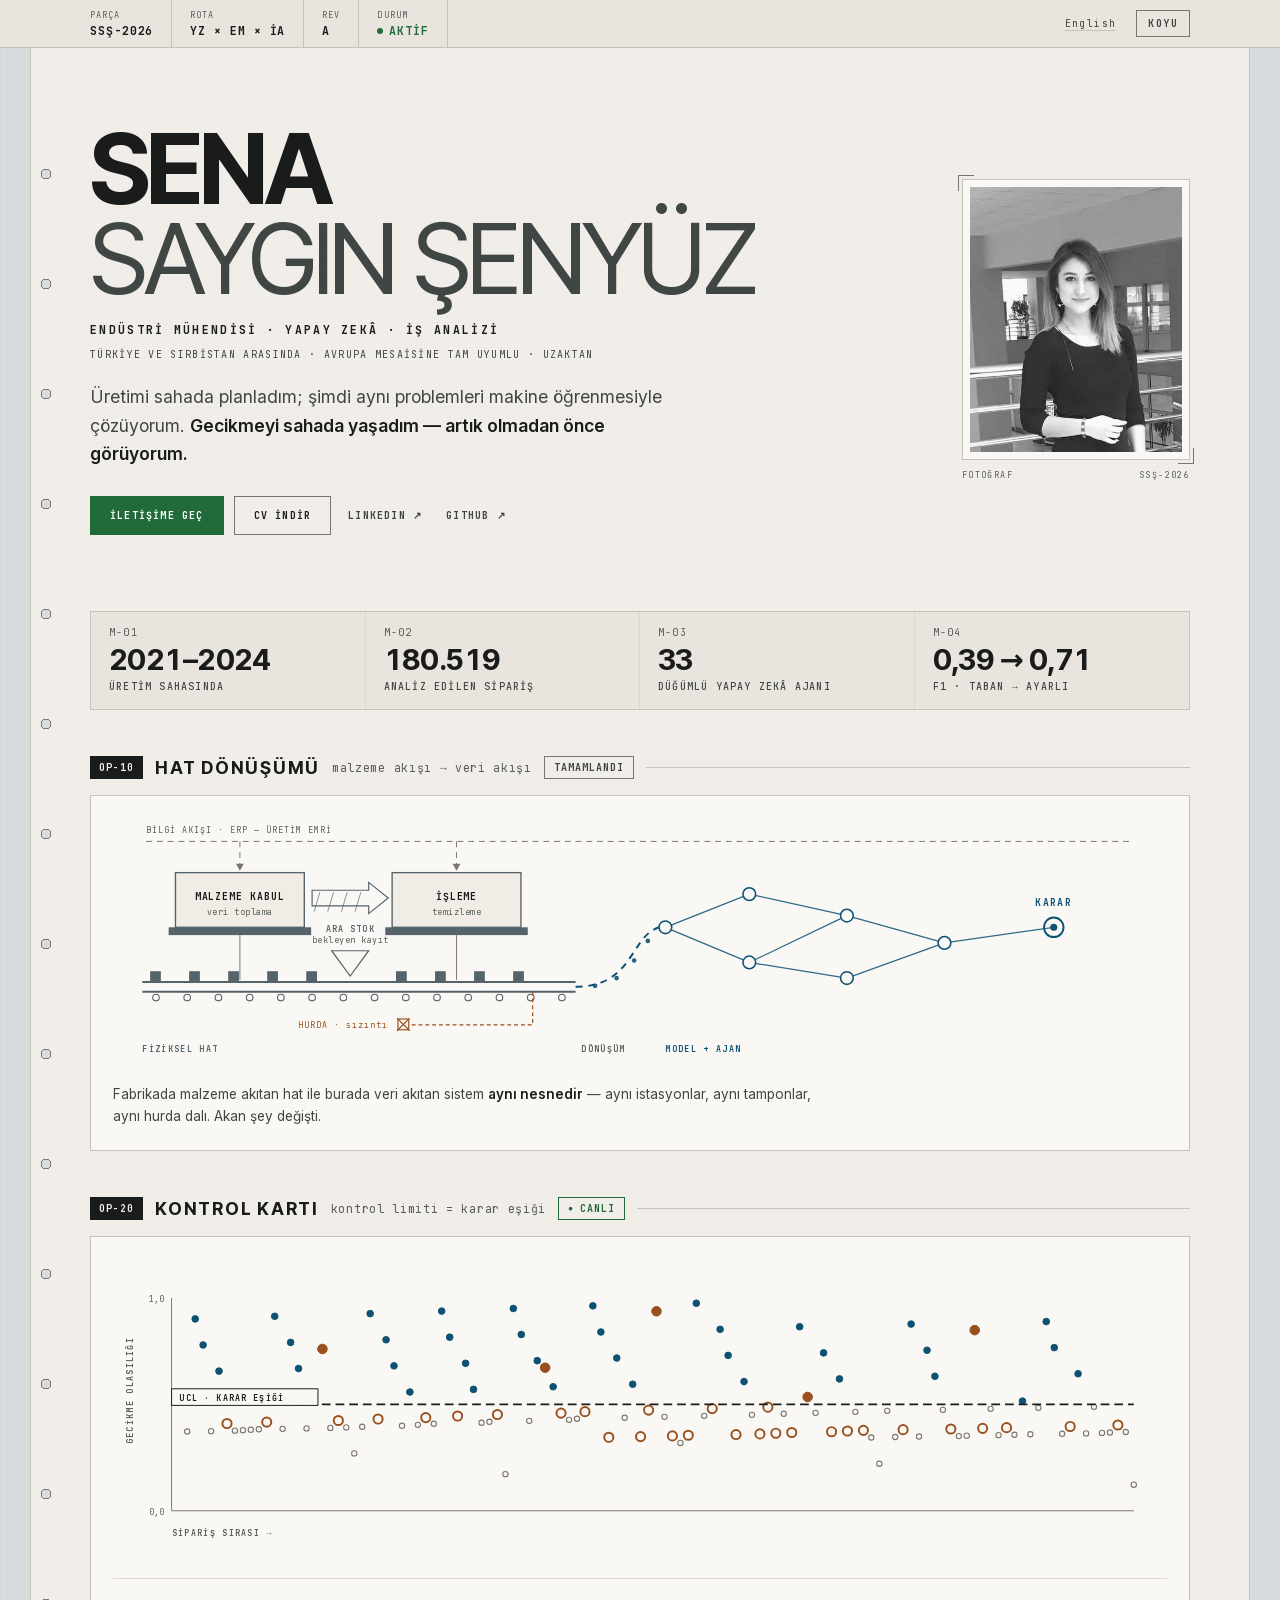
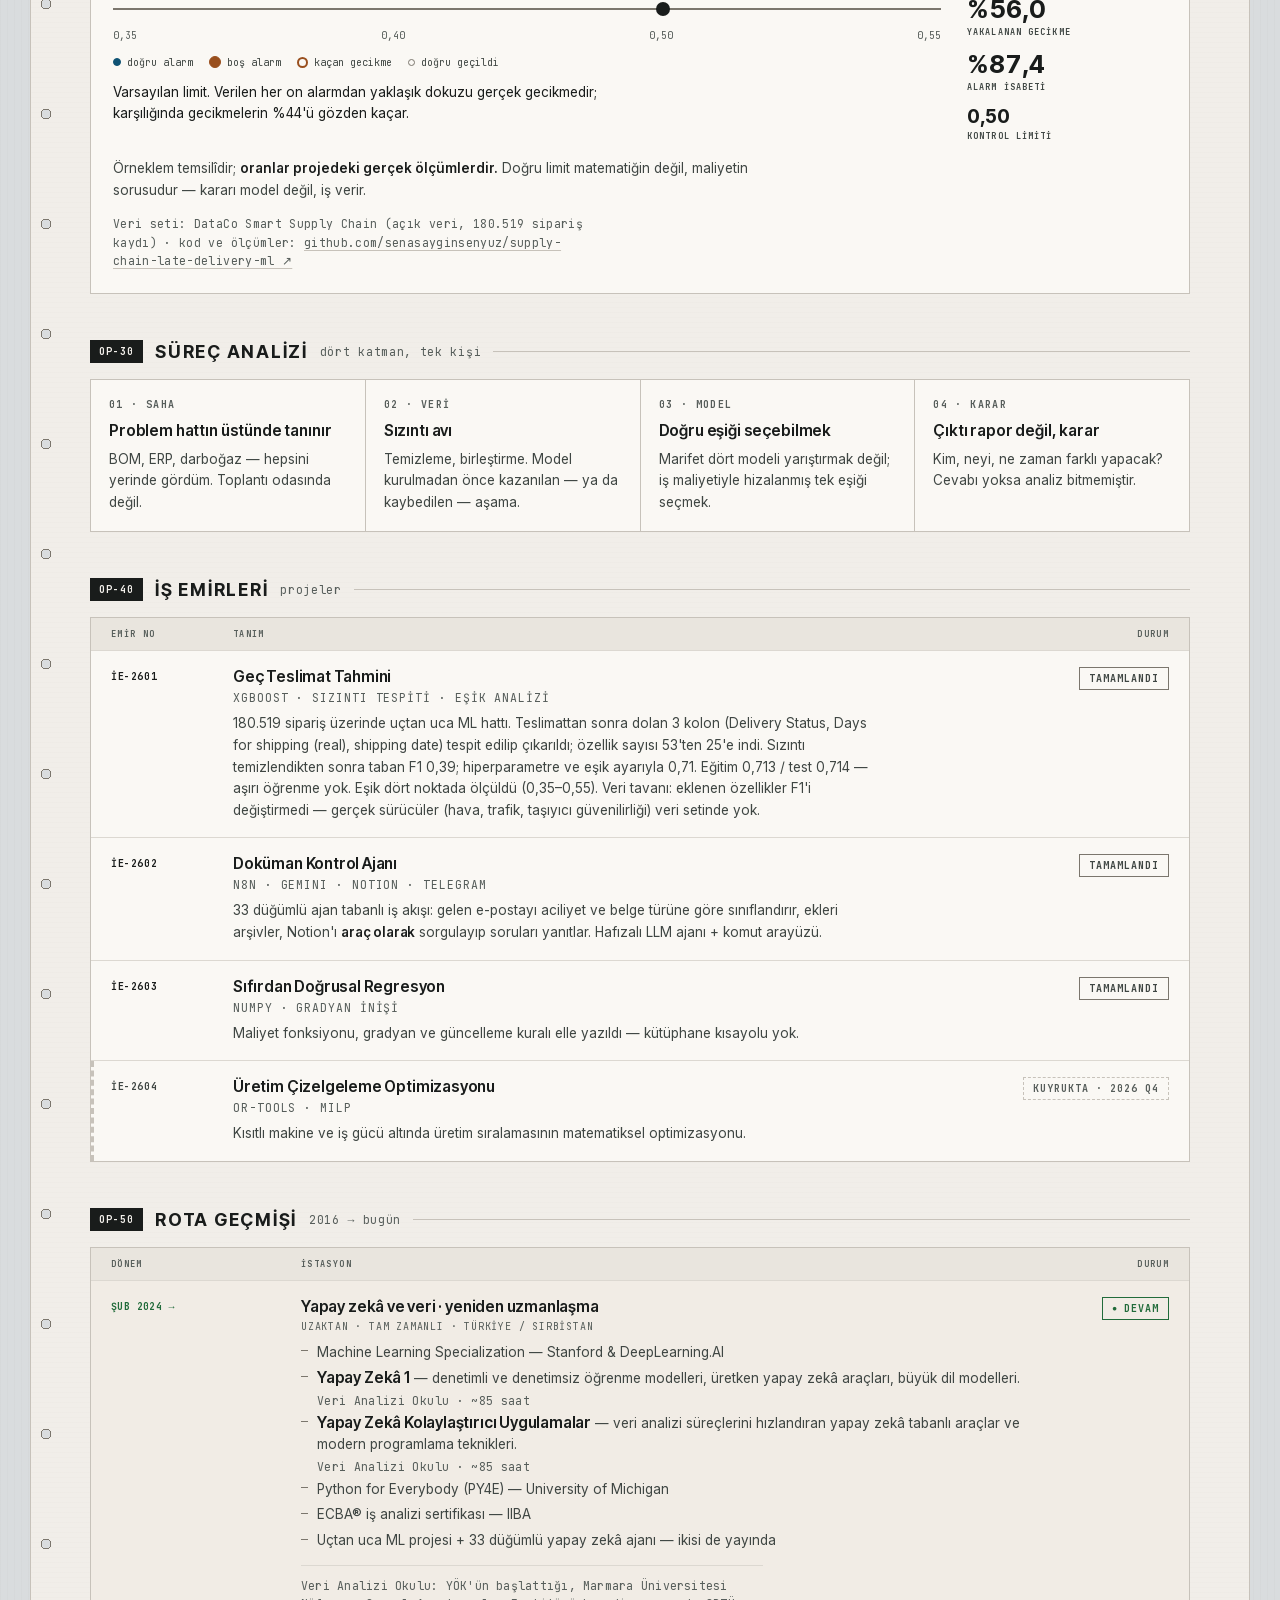
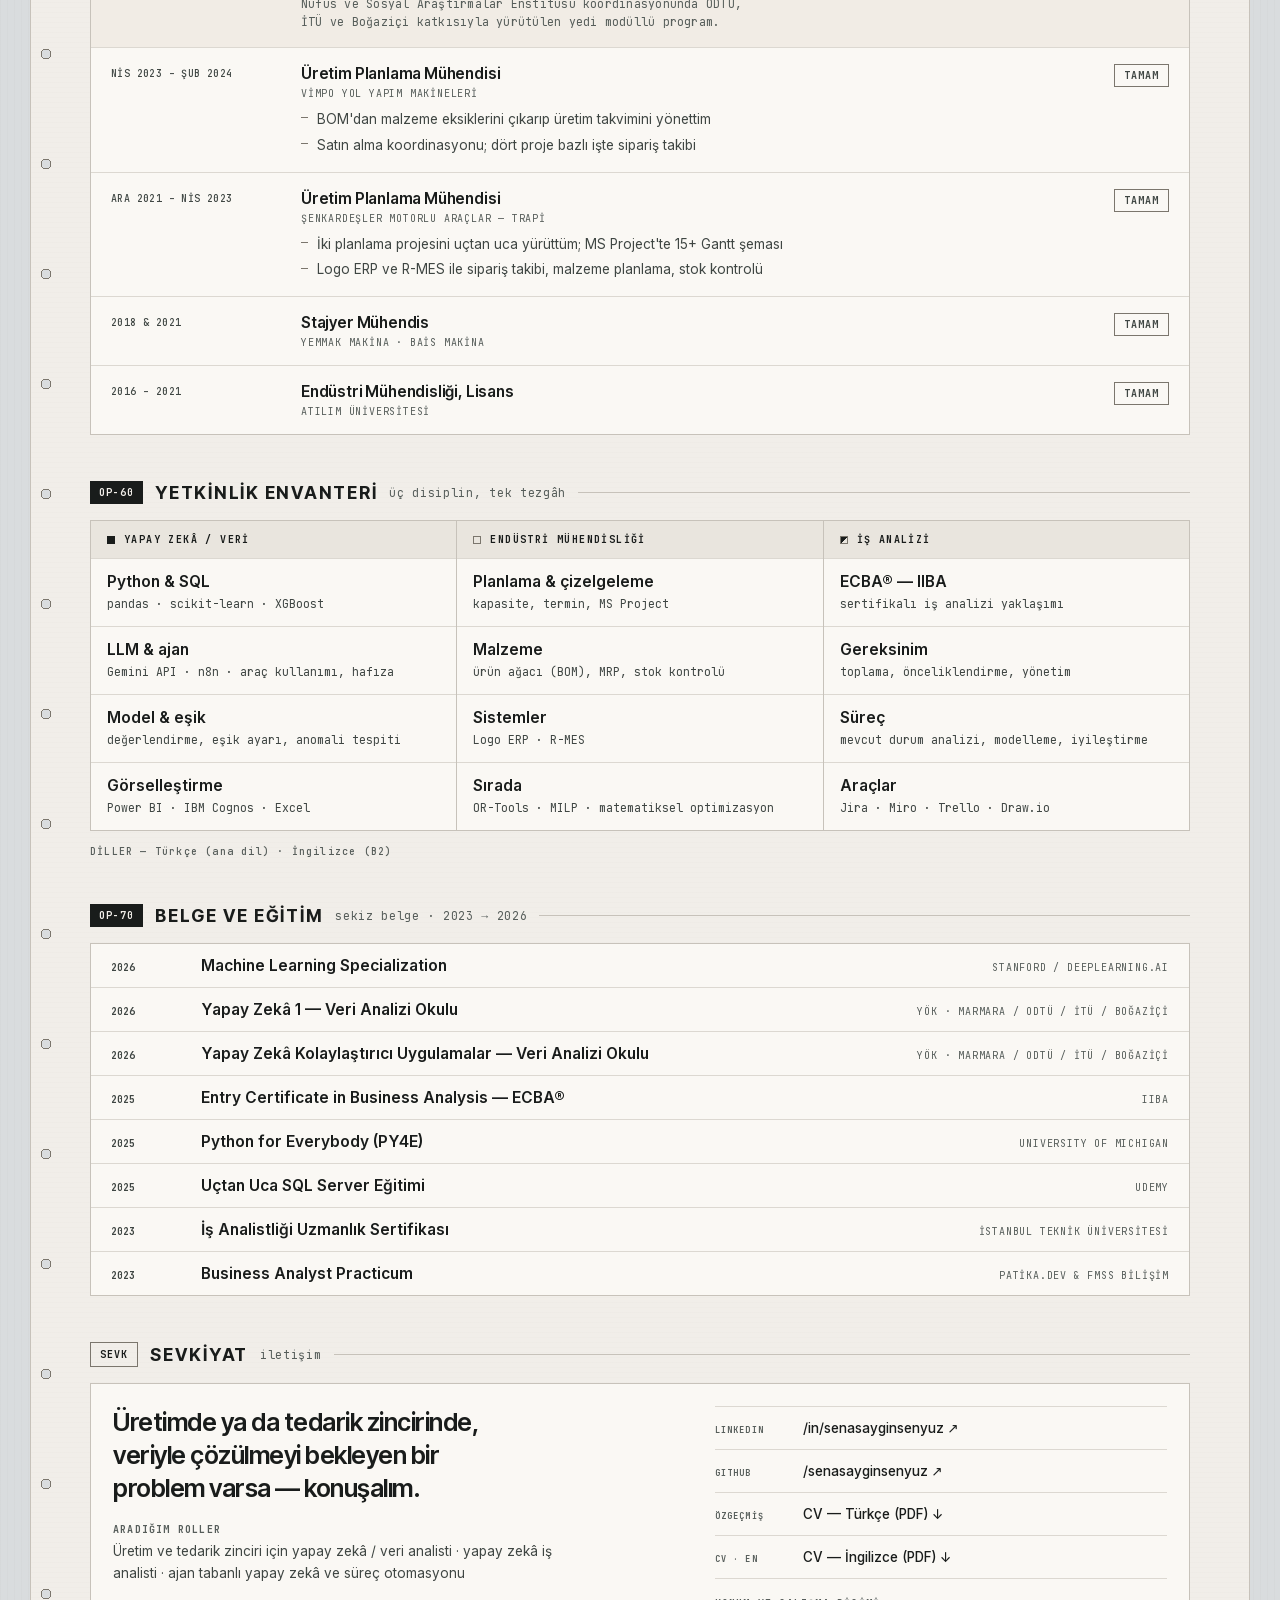
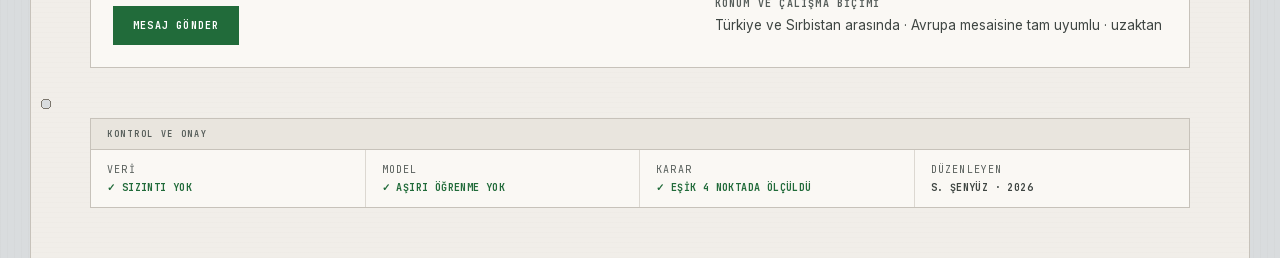
==== index.html @ 9d2bab4a "senasayginsenyuz.com — ROTA KARTI Kişisel vitrin sitesi, Türkçe ve İngilizce. Bağımlılık yok, derlem" ====
<!doctype html>
<html lang="tr" class="no-js">
<head>
<meta charset="utf-8">
<meta name="viewport" content="width=device-width,initial-scale=1">
<title>Sena Saygın Şenyüz — Endüstri Mühendisi · Yapay Zekâ · İş Analizi</title>
<meta name="description" content="Sena Saygın Şenyüz — endüstri mühendisi · yapay zekâ · iş analizi. Üretimi sahada planladım; şimdi tedarik zincirinde geç teslimatı, teslimat gerçekleşmeden önce tahmin eden modeller kuruyorum. Türkiye ve Sırbistan arasında · Avrupa mesaisine tam uyumlu · uzaktan.">
<meta name="author" content="Sena Saygın Şenyüz">
<meta name="theme-color" content="#F1EEE9" media="(prefers-color-scheme:light)">
<meta name="theme-color" content="#1C1E1D" media="(prefers-color-scheme:dark)">
<meta name="color-scheme" content="dark light">
<link rel="canonical" href="https://senasayginsenyuz.com/">
<link rel="alternate" hreflang="tr" href="https://senasayginsenyuz.com/">
<link rel="alternate" hreflang="en" href="https://senasayginsenyuz.com/en/">
<link rel="alternate" hreflang="x-default" href="https://senasayginsenyuz.com/">
<meta property="og:type" content="website">
<meta property="og:locale" content="tr_TR">
<meta property="og:url" content="https://senasayginsenyuz.com/">
<meta property="og:site_name" content="Sena Saygın Şenyüz">
<meta property="og:title" content="Sena Saygın Şenyüz — Endüstri mühendisi · Yapay zekâ · İş analizi">
<meta property="og:description" content="Gecikmeyi sahada yaşadım — artık olmadan önce görüyorum. 180.519 siparişlik tedarik zinciri kaydında geç teslimat tahmini: F1 0,39 → 0,71.">
<meta property="og:image" content="https://senasayginsenyuz.com/assets/og.png">
<meta property="og:image:width" content="1200">
<meta property="og:image:height" content="630">
<meta property="og:image:alt" content="Rota kartı biçiminde vitrin: PARÇA SSŞ-2026, ROTA yapay zekâ × endüstri mühendisliği × iş analizi, taban F1 0,39 → ayarlı 0,71.">
<meta name="twitter:card" content="summary_large_image">
<link rel="icon" href="assets/favicon.svg" type="image/svg+xml">
<link rel="preload" href="assets/fonts/Inter-latin.woff2" as="font" type="font/woff2" crossorigin>
<link rel="preload" href="assets/fonts/InterTight-latin.woff2" as="font" type="font/woff2" crossorigin>
<link rel="stylesheet" href="site.css">
<script type="application/ld+json">
{"@context":"https://schema.org","@type":"Person","name":"Sena Saygın Şenyüz",
"jobTitle":"Endüstri Mühendisi · Yapay Zekâ · İş Analizi",
"url":"https://senasayginsenyuz.com/","image":"https://senasayginsenyuz.com/assets/portre.jpg",
"description":"Endüstri mühendisi; üretim ve tedarik zinciri için yapay zekâ ve veri analizi. Türkiye ve Sırbistan arasında, Avrupa mesaisine tam uyumlu, uzaktan çalışır.",
"knowsLanguage":[{"@type":"Language","name":"Turkish"},{"@type":"Language","name":"English"}],
"alumniOf":{"@type":"CollegeOrUniversity","name":"Atılım Üniversitesi"},
"knowsAbout":["Makine öğrenmesi","Tedarik zinciri analitiği","Üretim planlama","İş analizi"],
"sameAs":["https://www.linkedin.com/in/senasayginsenyuz","https://github.com/senasayginsenyuz"]}
</script>
</head>
<body>
<a class="atla" href="#icerik">İçeriğe atla</a>

<!-- ══ ROTA KARTI ÜST ŞERİDİ ══ -->
<header class="rc" id="top">
  <div class="rc__in">
    <span class="rc__f"><i>PARÇA</i><b>SSŞ-2026</b></span>
    <span class="rc__f"><i>ROTA</i><b>YZ × EM × İA</b></span>
    <span class="rc__f rc__f--h"><i>REV</i><b>A</b></span>
    <span class="rc__f rc__f--h"><i>DURUM</i><b class="ok"><span aria-hidden="true"></span>AKTİF</b></span>
    <span class="rc__r"><a class="dil" href="en/" hreflang="en" lang="en">English</a><button class="chip" id="themeBtn">AÇIK</button></span>
  </div>
</header>

<main class="card" id="icerik" tabindex="-1">
  <div class="punch" aria-hidden="true"><i></i><i></i><i></i><i></i><i></i><i></i></div>

  <!-- ══ PARÇA TANIMI ══ -->
  <section class="hero wrap">
    <div>
      <h1 class="hero__name">SENA <br><span>SAYGIN ŞENYÜZ</span></h1>
      <p class="hero__role">ENDÜSTRİ MÜHENDİSİ · YAPAY ZEKÂ · İŞ ANALİZİ</p>
      <p class="hero__loc">TÜRKİYE VE SIRBİSTAN ARASINDA · AVRUPA MESAİSİNE TAM UYUMLU · UZAKTAN</p>
      <p class="hero__lead">Üretimi sahada planladım; şimdi aynı problemleri makine öğrenmesiyle
        çözüyorum. <b>Gecikmeyi sahada yaşadım — artık olmadan önce görüyorum.</b></p>
      <nav class="hero__cta">
        <a class="b b--fill" href="#sevkiyat">İLETİŞİME GEÇ</a>
        <a class="b" href="assets/Sena_Saygin_Senyuz_CV_TR.pdf" hreflang="tr" download>CV İNDİR</a>
        <a class="b b--bare" href="https://www.linkedin.com/in/senasayginsenyuz" target="_blank" rel="noopener">LINKEDIN ↗</a>
        <a class="b b--bare" href="https://github.com/senasayginsenyuz" target="_blank" rel="noopener">GITHUB ↗</a>
      </nav>
    </div>
    <figure class="hero__p">
      <div class="hero__frame">
        <img src="assets/portre.jpg" alt="Sena Saygın Şenyüz" width="400" height="500">
      </div>
      <figcaption class="hero__cap"><i>FOTOĞRAF</i>SSŞ-2026</figcaption>
    </figure>
  </section>

  <!-- ══ ÖLÇÜM NOKTALARI ══ -->
  <section class="wrap">
    <ul class="meas">
      <li><i>M-01</i><b>2021–2024</b><span>ÜRETİM SAHASINDA</span></li>
      <li><i>M-02</i><b>180.519</b><span>ANALİZ EDİLEN SİPARİŞ</span></li>
      <li><i>M-03</i><b>33</b><span>DÜĞÜMLÜ YAPAY ZEKÂ AJANI</span></li>
      <li><i>M-04</i><b>0,39 → 0,71</b><span>F1 · TABAN → AYARLI</span></li>
    </ul>
  </section>

  <!-- ══ OP-10 ══ -->
  <section class="wrap op" id="op10">
    <h2 class="oph"><span class="opn">OP-10</span>HAT DÖNÜŞÜMÜ<em>malzeme akışı → veri akışı</em><span class="st st--ok">TAMAMLANDI</span></h2>
    <div class="pan pan--pad">
      <div class="scrollx" tabindex="0" role="region"
           aria-label="Hat dönüşümü şeması — yatay kaydırılabilir">
      <svg class="flow" viewBox="0 0 1080 248" role="img"
           aria-label="Solda konveyör üzerinde malzeme taşıyan iki istasyonluk üretim hattı, ara stok tamponu ve hurda dalı; ortada dönüşüm; sağda karar düğümüne bağlanan veri akış grafiği">

        <!-- ── bilgi akışı: üretim emri yukarıdan iner ── -->
        <path class="f-info" d="M34 24 H1044"/>
        <text class="f-lab" x="34" y="15">BİLGİ AKIŞI · ERP — ÜRETİM EMRİ</text>
        <path class="f-info" d="M130 24 V52 M352 24 V52"/>
        <path class="f-tip" d="M126 47 L130 54 L134 47 Z M348 47 L352 54 L356 47 Z"/>

        <!-- ── istasyon 1 ── -->
        <g class="f-st">
          <rect x="64" y="56" width="132" height="56"/>
          <rect class="f-plinth" x="57" y="112" width="146" height="8"/>
          <text class="f-stn" x="130" y="84">MALZEME KABUL</text>
          <text class="f-sub" x="130" y="99">veri toplama</text>
        </g>

        <!-- ── itme oku (push) ── -->
        <g class="f-push">
          <path d="M204 74 H262 L262 66 L282 82 L262 98 L262 90 H204 Z"/>
          <path class="f-hatch" d="M212 76 L206 96 M226 76 L220 96 M240 76 L234 96 M254 76 L248 96"/>
        </g>

        <!-- ── istasyon 2 ── -->
        <g class="f-st">
          <rect x="286" y="56" width="132" height="56"/>
          <rect class="f-plinth" x="279" y="112" width="146" height="8"/>
          <text class="f-stn" x="352" y="84">İŞLEME</text>
          <text class="f-sub" x="352" y="99">temizleme</text>
        </g>

        <!-- ── istasyonları hatta bağlayan ayaklar ── -->
        <path class="f-leg" d="M130 120 V166 M352 120 V166"/>

        <!-- ── ara stok tamponu (hat üzerinde) ── -->
        <text class="f-buft" x="243" y="117" text-anchor="middle">ARA STOK</text>
        <text class="f-sub" x="243" y="128" text-anchor="middle">bekleyen kayıt</text>
        <polygon class="f-buf" points="224,136 262,136 243,162"/>

        <!-- ── konveyör: iki ray + makaralar ── -->
        <path class="f-belt" d="M30 168 H474 M30 178 H474"/>
        <g class="f-roll">
          <circle cx="44" cy="184" r="3.4"/><circle cx="76" cy="184" r="3.4"/>
          <circle cx="108" cy="184" r="3.4"/><circle cx="140" cy="184" r="3.4"/>
          <circle cx="172" cy="184" r="3.4"/><circle cx="204" cy="184" r="3.4"/>
          <circle cx="236" cy="184" r="3.4"/><circle cx="268" cy="184" r="3.4"/>
          <circle cx="300" cy="184" r="3.4"/><circle cx="332" cy="184" r="3.4"/>
          <circle cx="364" cy="184" r="3.4"/><circle cx="396" cy="184" r="3.4"/>
          <circle cx="428" cy="184" r="3.4"/><circle cx="460" cy="184" r="3.4"/>
        </g>

        <!-- ── hattın üstündeki malzeme ── -->
        <g class="f-unit">
          <rect x="38" y="157" width="11" height="11"/><rect x="78" y="157" width="11" height="11"/>
          <rect x="118" y="157" width="11" height="11"/><rect x="158" y="157" width="11" height="11"/>
          <rect x="198" y="157" width="11" height="11"/>
          <rect x="290" y="157" width="11" height="11"/><rect x="330" y="157" width="11" height="11"/>
          <rect x="370" y="157" width="11" height="11"/><rect x="410" y="157" width="11" height="11"/>
        </g>

        <!-- ── hurda dalı: hattan düşen parça ── -->
        <path class="f-scrap" d="M430 178 V212 H306"/>
        <g class="f-scrapu">
          <rect x="292" y="206" width="11" height="11"/>
          <path d="M291 205 L304 218 M304 205 L291 218"/>
        </g>
        <text class="f-lab2" x="282" y="215" text-anchor="end">HURDA · sızıntı</text>

        <!-- ── dönüşüm ── -->
        <path class="f-morph" d="M474 173 C534 173 530 120 560 112"/>
        <circle class="f-p" cx="494" cy="172" r="2.4"/><circle class="f-p" cx="516" cy="164" r="2.4"/>
        <circle class="f-p" cx="534" cy="146" r="2.4"/><circle class="f-p" cx="548" cy="126" r="2.4"/>

        <!-- ── model + agent ── -->
        <g class="f-edge">
          <path d="M566 112 L652 78"/><path d="M566 112 L652 148"/><path d="M652 78 L752 100"/>
          <path d="M652 148 L752 100"/><path d="M652 148 L752 164"/><path d="M752 100 L852 128"/>
          <path d="M752 164 L852 128"/><path d="M852 128 L964 112"/>
        </g>
        <g class="f-node"><circle cx="566" cy="112" r="6.5"/><circle cx="652" cy="78" r="6.5"/>
          <circle cx="652" cy="148" r="6.5"/><circle cx="752" cy="100" r="6.5"/>
          <circle cx="752" cy="164" r="6.5"/><circle cx="852" cy="128" r="6.5"/></g>
        <circle class="f-out" cx="964" cy="112" r="10"/><circle class="f-out2" cx="964" cy="112" r="3.6"/>
        <text class="f-nl" x="964" y="90" text-anchor="middle">KARAR</text>

        <!-- ── bölge künyeleri ── -->
        <text class="f-z" x="30" y="240">FİZİKSEL HAT</text>
        <text class="f-z f-z--m" x="480" y="240">DÖNÜŞÜM</text>
        <text class="f-z f-z--a" x="566" y="240">MODEL + AJAN</text>
      </svg>
      </div>
      <p class="shint">← şemayı yatay kaydırın · ok tuşlarıyla da kaydırılabilir →</p>
      <p class="opnote">Fabrikada malzeme akıtan hat ile burada veri akıtan sistem
        <b>aynı nesnedir</b> — aynı istasyonlar, aynı tamponlar, aynı hurda dalı. Akan şey değişti.</p>
    </div>
  </section>

  <!-- ══ OP-20 ══ -->
  <section class="wrap op" id="op20">
    <h2 class="oph"><span class="opn">OP-20</span>KONTROL KARTI<em>kontrol limiti = karar eşiği</em><span class="st st--live">CANLI</span></h2>
    <div class="pan pan--pad">
      <div class="scrollx" tabindex="0" role="region"
           aria-label="Kontrol kartı — yatay kaydırılabilir">
      <svg class="ck" viewBox="0 0 1080 300" role="img" aria-labelledby="ckT2 ckD2">
        <title id="ckT2">Kontrol kartı</title>
        <desc id="ckD2">Her nokta bir sipariş; yüksekliği modelin gecikme olasılığı. Yatay kesik çizgi kontrol limiti ve aynı zamanda karar eşiği. Limitin üstündekilere alarm verilir.</desc>
        <line class="ck-ax" x1="60" y1="258" x2="1046" y2="258"/><line class="ck-ax" x1="60" y1="40" x2="60" y2="258"/>
        <text class="ck-yl" x="52" y="44" text-anchor="end">1,0</text>
        <text class="ck-yl" x="52" y="262" text-anchor="end">0,0</text>
        <text class="ck-axl" x="60" y="284">SİPARİŞ SIRASI →</text>
        <text class="ck-axl" transform="translate(20,190) rotate(-90)">GECİKME OLASILIĞI</text>
        <g id="ckPts"></g>
        <g id="ckLimit">
          <line class="ck-ucl" x1="60" y1="149" x2="1046" y2="149"/>
          <rect class="ck-lb" x="60" y="133" width="150" height="17"/>
          <text class="ck-lt" x="68" y="146">UCL · KARAR EŞİĞİ</text>
        </g>
      </svg>
      </div>
      <p class="shint">← kartı yatay kaydırın · ok tuşlarıyla da kaydırılabilir →</p>
      <div class="ckui">
        <div class="ckui__l">
          <input class="ckrg" id="ckR" type="range" min="0" max="3" step="1" value="2"
            aria-label="Kontrol limiti — ok tuşlarıyla da değiştirilebilir">
          <div class="cksc"><span>0,35</span><span>0,40</span><span>0,50</span><span>0,55</span></div>
          <ul class="cklg"><li><i class="k1"></i>doğru alarm</li><li><i class="k2"></i>boş alarm</li>
            <li><i class="k3"></i>kaçan gecikme</li><li><i class="k4"></i>doğru geçildi</li></ul>
          <p class="ckn" id="ckNote" aria-live="polite"></p>
        </div>
        <div class="ckui__r" aria-live="polite">
          <div class="ckv"><b id="ckRec">%56,0</b><span>YAKALANAN GECİKME</span></div>
          <div class="ckv"><b id="ckPre">%87,4</b><span>ALARM İSABETİ</span></div>
          <div class="ckv ckv--s"><b id="ckT">0,50</b><span>KONTROL LİMİTİ</span></div>
        </div>
      </div>
      <p class="yedek">Ölçülen eşik tablosu — yakalanan gecikme / alarm isabeti:
        0,35 → %99,8 / %57,4 · 0,40 → %78,0 / %66,4 · 0,50 → %56,0 / %87,4 ·
        0,55 → %54,4 / %88,7. Sınıf dengesi: %54,8 geç, %45,2 zamanında.</p>
      <p class="opnote">Örneklem temsilîdir; <b>oranlar projedeki gerçek ölçümlerdir.</b>
        Doğru limit matematiğin değil, maliyetin sorusudur — kararı model değil, iş verir.</p>
      <p class="kaynak">Veri seti: DataCo Smart Supply Chain (açık veri, 180.519 sipariş kaydı) ·
        kod ve ölçümler: <a href="https://github.com/senasayginsenyuz/supply-chain-late-delivery-ml"
        target="_blank" rel="noopener">github.com/senasayginsenyuz/supply-chain-late-delivery-ml ↗</a></p>
    </div>
  </section>

  <!-- ══ OP-30 ══ -->
  <section class="wrap op" id="op30">
    <h2 class="oph"><span class="opn">OP-30</span>SÜREÇ ANALİZİ<em>dört katman, tek kişi</em></h2>
    <div class="lay">
      <div class="lay__i"><span class="lay__k">01 · SAHA</span><b>Problem hattın üstünde tanınır</b>
        <p>BOM, ERP, darboğaz — hepsini yerinde gördüm. Toplantı odasında değil.</p></div>
      <div class="lay__i"><span class="lay__k">02 · VERİ</span><b>Sızıntı avı</b>
        <p>Temizleme, birleştirme. Model kurulmadan önce kazanılan — ya da kaybedilen — aşama.</p></div>
      <div class="lay__i"><span class="lay__k">03 · MODEL</span><b>Doğru eşiği seçebilmek</b>
        <p>Marifet dört modeli yarıştırmak değil; iş maliyetiyle hizalanmış tek eşiği seçmek.</p></div>
      <div class="lay__i"><span class="lay__k">04 · KARAR</span><b>Çıktı rapor değil, karar</b>
        <p>Kim, neyi, ne zaman farklı yapacak? Cevabı yoksa analiz bitmemiştir.</p></div>
    </div>
  </section>

  <!-- ══ OP-40 ══ -->
  <section class="wrap op" id="op40">
    <h2 class="oph"><span class="opn">OP-40</span>İŞ EMİRLERİ<em>projeler</em></h2>
    <div class="pan">
      <div class="wo wo--h"><span>EMİR NO</span><span>TANIM</span><span>DURUM</span></div>
      <a class="wo" href="https://github.com/senasayginsenyuz/supply-chain-late-delivery-ml" target="_blank" rel="noopener" aria-label="İE-2601 · Geç Teslimat Tahmini — GitHub deposu">
        <span class="wo__n">İE-2601</span>
        <span class="wo__b"><b>Geç Teslimat Tahmini</b><i>XGBOOST · SIZINTI TESPİTİ · EŞİK ANALİZİ</i>
          <p>180.519 sipariş üzerinde uçtan uca ML hattı. Teslimattan sonra dolan 3 kolon
            (Delivery Status, Days for shipping (real), shipping date) tespit edilip çıkarıldı;
            özellik sayısı 53'ten 25'e indi. Sızıntı temizlendikten sonra taban F1 0,39;
            hiperparametre ve eşik ayarıyla 0,71. Eğitim 0,713 / test 0,714 — aşırı öğrenme yok.
            Eşik dört noktada ölçüldü (0,35–0,55). Veri tavanı: eklenen özellikler F1'i
            değiştirmedi — gerçek sürücüler (hava, trafik, taşıyıcı güvenilirliği) veri setinde yok.</p></span>
        <span class="st st--ok">TAMAMLANDI</span>
      </a>
      <a class="wo" href="https://github.com/senasayginsenyuz/document-control-agent" target="_blank" rel="noopener" aria-label="İE-2602 · Doküman Kontrol Ajanı — GitHub deposu">
        <span class="wo__n">İE-2602</span>
        <span class="wo__b"><b>Doküman Kontrol Ajanı</b><i>N8N · GEMINI · NOTION · TELEGRAM</i>
          <p>33 düğümlü ajan tabanlı iş akışı: gelen e-postayı aciliyet ve belge türüne göre sınıflandırır, ekleri arşivler,
            Notion'ı <b>araç olarak</b> sorgulayıp soruları yanıtlar. Hafızalı LLM ajanı + komut arayüzü.</p></span>
        <span class="st st--ok">TAMAMLANDI</span>
      </a>
      <a class="wo" href="https://github.com/senasayginsenyuz/car-price-linear-regression" target="_blank" rel="noopener" aria-label="İE-2603 · Sıfırdan Doğrusal Regresyon — GitHub deposu">
        <span class="wo__n">İE-2603</span>
        <span class="wo__b"><b>Sıfırdan Doğrusal Regresyon</b><i>NUMPY · GRADYAN İNİŞİ</i>
          <p>Maliyet fonksiyonu, gradyan ve güncelleme kuralı elle yazıldı — kütüphane kısayolu yok.</p></span>
        <span class="st st--ok">TAMAMLANDI</span>
      </a>
      <div class="wo wo--q">
        <span class="wo__n">İE-2604</span>
        <span class="wo__b"><b>Üretim Çizelgeleme Optimizasyonu</b><i>OR-TOOLS · MILP</i>
          <p>Kısıtlı makine ve iş gücü altında üretim sıralamasının matematiksel optimizasyonu.</p></span>
        <span class="st">KUYRUKTA · 2026 Q4</span>
      </div>
    </div>
  </section>

  <!-- ══ OP-50 ══ -->
  <section class="wrap op" id="op50">
    <h2 class="oph"><span class="opn">OP-50</span>ROTA GEÇMİŞİ<em>2016 → bugün</em></h2>
    <div class="pan">
      <div class="rt2 rt2--h"><span>DÖNEM</span><span>İSTASYON</span><span>DURUM</span></div>
      <div class="rt2 rt2--on">
        <span class="rt2__d">ŞUB 2024 →</span>
        <span class="rt2__b"><b>Yapay zekâ ve veri · yeniden uzmanlaşma</b><i>UZAKTAN · TAM ZAMANLI · TÜRKİYE / SIRBİSTAN</i>
          <ul><li>Machine Learning Specialization — Stanford &amp; DeepLearning.AI</li>
              <li><b>Yapay Zekâ 1</b> — denetimli ve denetimsiz öğrenme modelleri, üretken yapay
                zekâ araçları, büyük dil modelleri. <i>Veri Analizi Okulu · ~85 saat</i></li>
              <li><b>Yapay Zekâ Kolaylaştırıcı Uygulamalar</b> — veri analizi süreçlerini
                hızlandıran yapay zekâ tabanlı araçlar ve modern programlama teknikleri.
                <i>Veri Analizi Okulu · ~85 saat</i></li>
              <li>Python for Everybody (PY4E) — University of Michigan</li>
              <li>ECBA® iş analizi sertifikası — IIBA</li>
              <li>Uçtan uca ML projesi + 33 düğümlü yapay zekâ ajanı — ikisi de yayında</li></ul>
          <p class="rt2__not">Veri Analizi Okulu: YÖK'ün başlattığı, Marmara Üniversitesi Nüfus ve
            Sosyal Araştırmalar Enstitüsü koordinasyonunda ODTÜ, İTÜ ve Boğaziçi katkısıyla yürütülen
            yedi modüllü program.</p></span>
        <span class="st st--live">DEVAM</span>
      </div>
      <div class="rt2">
        <span class="rt2__d">NİS 2023 – ŞUB 2024</span>
        <span class="rt2__b"><b>Üretim Planlama Mühendisi</b><i>VİMPO YOL YAPIM MAKİNELERİ</i>
          <ul><li>BOM'dan malzeme eksiklerini çıkarıp üretim takvimini yönettim</li>
              <li>Satın alma koordinasyonu; dört proje bazlı işte sipariş takibi</li></ul></span>
        <span class="st st--ok">TAMAM</span>
      </div>
      <div class="rt2">
        <span class="rt2__d">ARA 2021 – NİS 2023</span>
        <span class="rt2__b"><b>Üretim Planlama Mühendisi</b><i>ŞENKARDEŞLER MOTORLU ARAÇLAR — TRAPİ</i>
          <ul><li>İki planlama projesini uçtan uca yürüttüm; MS Project'te 15+ Gantt şeması</li>
              <li>Logo ERP ve R-MES ile sipariş takibi, malzeme planlama, stok kontrolü</li></ul></span>
        <span class="st st--ok">TAMAM</span>
      </div>
      <div class="rt2">
        <span class="rt2__d">2018 &amp; 2021</span>
        <span class="rt2__b"><b>Stajyer Mühendis</b><i>YEMMAK MAKİNA · BAİS MAKİNA</i></span>
        <span class="st st--ok">TAMAM</span>
      </div>
      <div class="rt2">
        <span class="rt2__d">2016 – 2021</span>
        <span class="rt2__b"><b>Endüstri Mühendisliği, Lisans</b><i>ATILIM ÜNİVERSİTESİ</i></span>
        <span class="st st--ok">TAMAM</span>
      </div>
    </div>
  </section>

  <!-- ══ OP-60 ══ -->
  <section class="wrap op" id="op60">
    <h2 class="oph"><span class="opn">OP-60</span>YETKİNLİK ENVANTERİ<em>üç disiplin, tek tezgâh</em></h2>
    <div class="inv">
      <div class="inv__c">
        <div class="inv__h"><span class="dotk" aria-hidden="true"></span>YAPAY ZEKÂ / VERİ</div>
        <div class="inv__i"><b>Python &amp; SQL</b><span>pandas · scikit-learn · XGBoost</span></div>
        <div class="inv__i"><b>LLM &amp; ajan</b><span>Gemini API · n8n · araç kullanımı, hafıza</span></div>
        <div class="inv__i"><b>Model &amp; eşik</b><span>değerlendirme, eşik ayarı, anomali tespiti</span></div>
        <div class="inv__i"><b>Görselleştirme</b><span>Power BI · IBM Cognos · Excel</span></div>
      </div>
      <div class="inv__c">
        <div class="inv__h"><span class="dotk dotk--o" aria-hidden="true"></span>ENDÜSTRİ MÜHENDİSLİĞİ</div>
        <div class="inv__i"><b>Planlama &amp; çizelgeleme</b><span>kapasite, termin, MS Project</span></div>
        <div class="inv__i"><b>Malzeme</b><span>ürün ağacı (BOM), MRP, stok kontrolü</span></div>
        <div class="inv__i"><b>Sistemler</b><span>Logo ERP · R-MES</span></div>
        <div class="inv__i"><b>Sırada</b><span>OR-Tools · MILP · matematiksel optimizasyon</span></div>
      </div>
      <div class="inv__c">
        <div class="inv__h"><span class="dotk dotk--h" aria-hidden="true"></span>İŞ ANALİZİ</div>
        <div class="inv__i"><b>ECBA® — IIBA</b><span>sertifikalı iş analizi yaklaşımı</span></div>
        <div class="inv__i"><b>Gereksinim</b><span>toplama, önceliklendirme, yönetim</span></div>
        <div class="inv__i"><b>Süreç</b><span>mevcut durum analizi, modelleme, iyileştirme</span></div>
        <div class="inv__i"><b>Araçlar</b><span>Jira · Miro · Trello · Draw.io</span></div>
      </div>
    </div>
    <p class="inv__n">DİLLER — Türkçe (ana dil) · İngilizce (B2)</p>
  </section>

  <!-- ══ OP-70 ══ -->
  <section class="wrap op" id="op70">
    <h2 class="oph"><span class="opn">OP-70</span>BELGE VE EĞİTİM<em>sekiz belge · 2023 → 2026</em></h2>
    <div class="pan">
      <div class="cert"><span>2026</span><b>Machine Learning Specialization</b><i>STANFORD / DEEPLEARNING.AI</i></div>
      <div class="cert"><span>2026</span><b>Yapay Zekâ 1 — Veri Analizi Okulu</b><i>YÖK · MARMARA / ODTÜ / İTÜ / BOĞAZİÇİ</i></div>
      <div class="cert"><span>2026</span><b>Yapay Zekâ Kolaylaştırıcı Uygulamalar — Veri Analizi Okulu</b><i>YÖK · MARMARA / ODTÜ / İTÜ / BOĞAZİÇİ</i></div>
      <div class="cert"><span>2025</span><b>Entry Certificate in Business Analysis — ECBA®</b><i>IIBA</i></div>
      <div class="cert"><span>2025</span><b>Python for Everybody (PY4E)</b><i>UNIVERSITY OF MICHIGAN</i></div>
      <div class="cert"><span>2025</span><b>Uçtan Uca SQL Server Eğitimi</b><i>UDEMY</i></div>
      <div class="cert"><span>2023</span><b>İş Analistliği Uzmanlık Sertifikası</b><i>İSTANBUL TEKNİK ÜNİVERSİTESİ</i></div>
      <div class="cert"><span>2023</span><b>Business Analyst Practicum</b><i>PATİKA.DEV &amp; FMSS BİLİŞİM</i></div>
    </div>
  </section>

  <!-- ══ SEVKİYAT ══ -->
  <section class="wrap op" id="sevkiyat">
    <h2 class="oph"><span class="opn opn--out">SEVK</span>SEVKİYAT<em>iletişim</em></h2>
    <div class="pan pan--pad ship">
      <div>
        <p class="ship__t">Üretimde ya da tedarik zincirinde, veriyle çözülmeyi bekleyen
          bir problem varsa — konuşalım.</p>
        <p class="ship__r"><i>ARADIĞIM ROLLER</i>Üretim ve tedarik zinciri için yapay zekâ / veri analisti ·
          yapay zekâ iş analisti · ajan tabanlı yapay zekâ ve süreç otomasyonu</p>
        <button class="b b--fill" type="button" id="formOpen">MESAJ GÖNDER</button>
        <p class="ship__r nojs"><i>MESAJ FORMU</i>Form JavaScript ile açılıyor; kapalıysa
          LinkedIn üzerinden ulaşabilirsiniz — bağlantı yanda.</p>
      </div>
      <div>
        <ul class="ship__l">
          <li><a href="https://www.linkedin.com/in/senasayginsenyuz" target="_blank" rel="noopener"><i>LINKEDIN</i>/in/senasayginsenyuz ↗</a></li>
          <li><a href="https://github.com/senasayginsenyuz" target="_blank" rel="noopener"><i>GITHUB</i>/senasayginsenyuz ↗</a></li>
          <li><a href="assets/Sena_Saygin_Senyuz_CV_TR.pdf" hreflang="tr" download><i>ÖZGEÇMİŞ</i>CV — Türkçe (PDF) ↓</a></li>
        <li><a href="assets/Sena_Saygin_Senyuz_CV_EN.pdf" hreflang="en" download><i>CV · EN</i>CV — İngilizce (PDF) ↓</a></li>
        </ul>
        <p class="ship__r"><i>KONUM VE ÇALIŞMA BİÇİMİ</i>Türkiye ve Sırbistan arasında ·
          Avrupa mesaisine tam uyumlu · uzaktan</p>
      </div>
    </div>
  </section>

  <!-- ══ KONTROL VE ONAY ══ -->
  <footer class="wrap">
    <div class="appr">
      <span class="appr__t">KONTROL VE ONAY</span>
      <div class="appr__g">
        <div><i>VERİ</i><b>✓ SIZINTI YOK</b></div>
        <div><i>MODEL</i><b>✓ AŞIRI ÖĞRENME YOK</b></div>
        <div><i>KARAR</i><b>✓ EŞİK 4 NOKTADA ÖLÇÜLDÜ</b></div>
        <div><i>DÜZENLEYEN</i><b>S. ŞENYÜZ · 2026</b></div>
      </div>
    </div>
  </footer>
</main>

<dialog class="modal" id="formModal" aria-labelledby="mformT">
  <form class="mform" id="mform" action="https://formspree.io/f/mzdnypzo" method="POST">
    <div class="mform__h"><b id="mformT">MESAJ GÖNDER</b><button type="button" id="formClose" aria-label="Kapat">✕</button></div>
    <label><span>ADINIZ</span><input name="ad" required maxlength="80" autocomplete="name"></label>
    <label><span>E-POSTA</span><input type="email" name="email" required maxlength="120" autocomplete="email"></label>
    <label><span>MESAJINIZ</span><textarea name="mesaj" rows="5" required maxlength="3000"></textarea></label>
    <input class="hide" name="_gotcha" tabindex="-1" autocomplete="off" aria-hidden="true">
    <p class="mform__p">Mesajınız Formspree üzerinden işlenip bana e-posta olarak iletilir;
      bu sayfada saklanmaz. Çerez ve analitik kullanılmıyor.</p>
    <div class="mform__f"><button class="b b--fill" id="formSend" type="submit">GÖNDER</button><span id="formMsg" role="status"></span></div>
  </form>
</dialog>

<script src="site.js" defer></script>
</body></html>
---- site.css ----
/* ═══════════════════════════════════════════════════════════
   senasayginsenyuz.com — ROTA KARTI
   Belge kimliği: fabrikada parçanın peşinden giden iş kartı.
   Operasyonlar · iş emirleri · ölçüm noktaları · kontrol ve onay.
   Karakter: endüstri mühendisliği × yapay zekâ × iş analizi
   ═══════════════════════════════════════════════════════════ */

/* ── yazı tipleri: yerelden servis edilir, Google Fonts bağımlılığı yok ── */
@font-face{font-family:Inter;font-style:normal;font-weight:400 700;font-display:swap;
  src:url(assets/fonts/Inter-latin.woff2) format('woff2');
  unicode-range:U+0000-00FF,U+0131,U+0152-0153,U+02BB-02BC,U+02C6,U+02DA,U+02DC,U+0304,U+0308,U+0329,U+2000-206F,U+20AC,U+2122,U+2191,U+2193,U+2212,U+2215,U+FEFF,U+FFFD}
@font-face{font-family:Inter;font-style:normal;font-weight:400 700;font-display:swap;
  src:url(assets/fonts/Inter-latin-ext.woff2) format('woff2');
  unicode-range:U+0100-02BA,U+02BD-02C5,U+02C7-02CC,U+02CE-02D7,U+02DD-02FF,U+0304,U+0308,U+0329,U+1D00-1DBF,U+1E00-1E9F,U+1EF2-1EFF,U+2020,U+20A0-20AB,U+20AD-20C0,U+2113,U+2C60-2C7F,U+A720-A7FF}
@font-face{font-family:Inter;font-style:italic;font-weight:400 700;font-display:swap;
  src:url(assets/fonts/Inter-latin-i.woff2) format('woff2');
  unicode-range:U+0000-00FF,U+0131,U+0152-0153,U+02BB-02BC,U+02C6,U+02DA,U+02DC,U+0304,U+0308,U+0329,U+2000-206F,U+20AC,U+2122,U+2191,U+2193,U+2212,U+2215,U+FEFF,U+FFFD}
@font-face{font-family:Inter;font-style:italic;font-weight:400 700;font-display:swap;
  src:url(assets/fonts/Inter-latin-ext-i.woff2) format('woff2');
  unicode-range:U+0100-02BA,U+02BD-02C5,U+02C7-02CC,U+02CE-02D7,U+02DD-02FF,U+0304,U+0308,U+0329,U+1D00-1DBF,U+1E00-1E9F,U+1EF2-1EFF,U+2020,U+20A0-20AB,U+20AD-20C0,U+2113,U+2C60-2C7F,U+A720-A7FF}
@font-face{font-family:InterTight;font-style:normal;font-weight:400 700;font-display:swap;
  src:url(assets/fonts/InterTight-latin.woff2) format('woff2');
  unicode-range:U+0000-00FF,U+0131,U+0152-0153,U+02BB-02BC,U+02C6,U+02DA,U+02DC,U+0304,U+0308,U+0329,U+2000-206F,U+20AC,U+2122,U+2191,U+2193,U+2212,U+2215,U+FEFF,U+FFFD}
@font-face{font-family:InterTight;font-style:normal;font-weight:400 700;font-display:swap;
  src:url(assets/fonts/InterTight-latin-ext.woff2) format('woff2');
  unicode-range:U+0100-02BA,U+02BD-02C5,U+02C7-02CC,U+02CE-02D7,U+02DD-02FF,U+0304,U+0308,U+0329,U+1D00-1DBF,U+1E00-1E9F,U+1EF2-1EFF,U+2020,U+20A0-20AB,U+20AD-20C0,U+2113,U+2C60-2C7F,U+A720-A7FF}
@font-face{font-family:JetBrainsMono;font-style:normal;font-weight:400 700;font-display:swap;
  src:url(assets/fonts/JetBrainsMono-latin-400.woff2) format('woff2');
  unicode-range:U+0000-00FF,U+0131,U+0152-0153,U+02BB-02BC,U+02C6,U+02DA,U+02DC,U+0304,U+0308,U+0329,U+2000-206F,U+20AC,U+2122,U+2191,U+2193,U+2212,U+2215,U+FEFF,U+FFFD}
@font-face{font-family:JetBrainsMono;font-style:normal;font-weight:400 700;font-display:swap;
  src:url(assets/fonts/JetBrainsMono-latin-ext-400.woff2) format('woff2');
  unicode-range:U+0100-02BA,U+02BD-02C5,U+02C7-02CC,U+02CE-02D7,U+02DD-02FF,U+0304,U+0308,U+0329,U+1D00-1DBF,U+1E00-1E9F,U+1EF2-1EFF,U+2020,U+20A0-20AB,U+20AD-20C0,U+2113,U+2C60-2C7F,U+A720-A7FF}

:root{
  color-scheme:dark;
  --desk:#14181A; --bg:#1C1E1D; --pan:#292927; --pan2:#34322F; --head:#232421;
  --field:#14181A;
  --ink:#E7E8E2; --soft:#B2B7B2; --faint:#969D98;
  --rule:#3D3B38; --rule2:#4E4C48; --edge:#85837C;
  --acc:#7FC98A; --acc2:#A9E3AF; --onacc:#101610;
  --dat:#63A2C6; --warn:#EFA26E; --mat:#93A1A6;
  --grain:rgba(255,255,255,.016); --fiber:rgba(255,255,255,.010); --shade:rgba(0,0,0,.28);
  --sans:Inter,-apple-system,BlinkMacSystemFont,"Segoe UI",system-ui,sans-serif;
  --tight:InterTight,Inter,system-ui,sans-serif;
  --mono:JetBrainsMono,ui-monospace,SFMono-Regular,Menlo,monospace;
  /* tipografi merdiveni — mono künye katmanı üç basamak, gövde üç basamak.
     Ara değer (9 / 9,5 / 10,5 / 11 · 14 / 14,5 / 16 / 16,5) kullanılmaz. */
  --m1:8.5px; --m2:10px; --m3:11.5px;
  --t1:13.5px; --t2:15.5px; --t3:17.5px;
  --e:cubic-bezier(.2,.8,.2,1);
}
/* ── açık palet: hem düğmeyle (data-theme) hem işletim sistemi tercihiyle ── */
:root[data-theme="light"]{
  color-scheme:light;
  --desk:#D9DCDE; --bg:#F1EEE9; --pan:#FAF8F4; --pan2:#F1ECE5; --head:#E9E5DE;
  --field:#FFFFFF;
  --ink:#191C1B; --soft:#3F4643; --faint:#565D5A;
  --rule:#DCD8D1; --rule2:#C7C2BA; --edge:#7B766D;
  --acc:#216B3A; --acc2:#16512A; --onacc:#FFFFFF;
  --dat:#0E5273; --warn:#994F1E; --mat:#55636A;
  --grain:rgba(60,50,34,.020); --fiber:rgba(60,50,34,.013); --shade:rgba(0,0,0,.13);
}
@media(prefers-color-scheme:light){
  :root:not([data-theme="dark"]){
    color-scheme:light;
    --desk:#D9DCDE; --bg:#F1EEE9; --pan:#FAF8F4; --pan2:#F1ECE5; --head:#E9E5DE;
    --field:#FFFFFF;
    --ink:#191C1B; --soft:#3F4643; --faint:#565D5A;
    --rule:#DCD8D1; --rule2:#C7C2BA; --edge:#7B766D;
    --acc:#216B3A; --acc2:#16512A; --onacc:#FFFFFF;
    --dat:#0E5273; --warn:#994F1E; --mat:#55636A;
    --grain:rgba(60,50,34,.020); --fiber:rgba(60,50,34,.013); --shade:rgba(0,0,0,.13);
  }
}

*{box-sizing:border-box;margin:0;padding:0}
html{scroll-behavior:smooth;scroll-padding-top:64px;overflow-x:hidden;-webkit-text-size-adjust:100%}
body{background:var(--desk);color:var(--ink);
  background-image:repeating-linear-gradient(90deg,var(--grain) 0 1px,transparent 1px 7px);font:400 16px/1.62 var(--sans);
  overflow-x:hidden;-webkit-font-smoothing:antialiased;
  font-variant-ligatures:no-common-ligatures} /* TR: fi bağı i'nin noktasını yiyor */
a{color:inherit;text-decoration:none}
ul,ol{list-style:none}
img,svg{max-width:100%}
::selection{background:var(--acc);color:var(--onacc)}
:focus-visible{outline:2px solid var(--acc);outline-offset:3px}
/* gerçekten gizle: .mform input{width:100%} gibi daha özgül kurallar ezmesin */
.hide{position:absolute!important;width:1px!important;height:1px!important;
  padding:0!important;border:0!important;overflow:hidden;clip:rect(0 0 0 0)}
.wrap{max-width:1160px;margin:0 auto;padding:0 30px}
/* içeriğe atla — yalnızca klavye odağında görünür */
.atla{position:absolute;left:-9999px;top:0;z-index:90;padding:11px 15px;
  background:var(--acc);color:var(--onacc);font:700 var(--m2) var(--mono);letter-spacing:.12em}
.atla:focus{left:8px;top:8px}
/* atlama hedefi odak alabilsin (WebKit odağı yalnızca odaklanabilir hedefe taşır),
   ama fare/atlama odağında halka çizilmesin — :focus-visible ayrı çalışır */
.card:focus{outline:none}

/* ══ üst şerit: rota kartı başlığı ══ */
.rc{position:sticky;top:0;z-index:60;background:var(--head);border-bottom:1px solid var(--rule2)}
/* künye alanları sayfa ızgarasıyla aynı hizada başlasın diye .wrap ile aynı ölçü */
.rc__in{max-width:1160px;margin:0 auto;padding:0 30px;display:flex;align-items:stretch}
.rc__f{display:flex;flex-direction:column;justify-content:center;gap:2px;
  padding:9px 18px 9px 0;margin-right:18px;border-right:1px solid var(--rule2)}
.rc__f i{font:400 var(--m1) var(--mono);letter-spacing:.12em;color:var(--faint);font-style:normal}
/* künye değeri satır ortasından bölünmez — rota kodu tek parçadır */
.rc__f b{font:700 var(--m3) var(--mono);letter-spacing:.08em;white-space:nowrap}
.rc__f .ok{display:flex;align-items:center;gap:6px;color:var(--acc)}
.rc__f .ok span{width:6px;height:6px;border-radius:50%;background:var(--acc)}
.rc__r{margin-left:auto;display:flex;align-items:center;gap:12px}
.dil{display:inline-flex;align-items:center;min-height:24px;padding:6px 8px;
  font:400 var(--m2) var(--mono);letter-spacing:.14em;color:var(--soft);
  text-decoration:underline;text-decoration-color:var(--rule2);text-underline-offset:3px;
  white-space:nowrap}
.dil:hover{color:var(--ink);text-decoration-color:currentColor}
.chip{font:700 var(--m2) var(--mono);letter-spacing:.14em;padding:6px 11px;cursor:pointer;
  border:1px solid var(--edge);background:none;color:var(--soft)}
.chip:hover{border-color:var(--acc);color:var(--acc)}
/* şerit daralınca sayfa ızgarası da daralır — künye ile gövde aynı hatta kalsın */
@media(max-width:720px){.rc__f--h{display:none}
  .rc__in{padding:0 16px}
  .wrap{padding:0 16px}
  .rc__f{padding-right:13px;margin-right:13px}}
/* 420px altı: künye tek satırda kalsın, dil ve tema düğmesi ekran içinde dursun */
@media(max-width:420px){.rc__in{padding:0 11px}
  .wrap{padding:0 11px}
  .rc__f{padding-right:9px;margin-right:9px}
  .rc__f i{font-size:var(--m1);letter-spacing:.08em}
  .rc__f b{font-size:var(--m2);letter-spacing:.02em}
  .rc__r{gap:6px}
  .dil{padding:6px 3px;font-size:var(--m1);letter-spacing:.06em}
  .chip{padding:6px 7px;font-size:var(--m1);letter-spacing:.06em}}

/* ══ kart gövdesi + zımba delikleri ══ */
.card{position:relative;max-width:1220px;margin:0 auto;background:var(--bg);
  background-image:repeating-linear-gradient(0deg,var(--fiber) 0 1px,transparent 1px 5px);
  border-left:1px solid var(--rule2);border-right:1px solid var(--rule2);padding-bottom:8px}
/* Delikler sabit aralıklı gerçek perforasyondur: kartın yüksekliğine göre yayılmaz,
   her 110px'te bir tekrar eder — dosyalanmış bir belge kenarı gibi okunsun diye. */
.punch{position:absolute;left:9px;top:120px;bottom:120px;width:12px;pointer-events:none;
  background-image:radial-gradient(circle at 6px 6px,
    var(--desk) 0 4.4px, var(--edge) 4.4px 5.5px, transparent 5.5px);
  background-size:12px 110px;background-repeat:repeat-y}
.punch i{display:none}
/* ≤720px'te sayfa ızgarası 16px'e iner; delik şeridine yer kalmaz */
@media(max-width:720px){.punch{display:none}}

/* ══ parça tanımı (hero) ══ */
.hero{display:grid;grid-template-columns:1fr auto;gap:44px;align-items:center;
  padding-block:clamp(44px,6.5vw,76px)}
.hero__name{font:800 clamp(44px,8.2vw,98px)/0.92 var(--tight);letter-spacing:-.042em}
.hero__name span{display:block;font-weight:400;color:var(--soft)}
.hero__role{margin-top:18px;font:700 var(--m3) var(--mono);letter-spacing:.2em;color:var(--ink)}
/* konum ve çalışma biçimi — rota kartı künye dili */
.hero__loc{margin-top:9px;font:400 var(--m2)/1.7 var(--mono);letter-spacing:.13em;color:var(--soft)}
.hero__lead{margin-top:20px;max-width:54ch;color:var(--soft);font-size:var(--t3)}
.hero__lead b{color:var(--ink);font-weight:600}
.hero__cta{margin-top:28px;display:flex;gap:10px;flex-wrap:wrap;align-items:center}
.b{display:inline-block;padding:12px 19px;border:1px solid var(--edge);cursor:pointer;
  font:700 var(--m2) var(--mono);letter-spacing:.12em;color:var(--ink);
  transition:border-color .2s var(--e),color .2s var(--e),background .2s var(--e)}
.b:hover{border-color:var(--acc);color:var(--acc)}
.b--fill{background:var(--acc);border-color:var(--acc);color:var(--onacc)}
.b--fill:hover{background:var(--acc2);border-color:var(--acc2);color:var(--onacc)}
.b--bare{border-color:transparent;padding-inline:6px;color:var(--soft)}
.b--bare:hover{color:var(--acc)}
/* Rota kartına iliştirilmiş parça fotoğrafı — nişangâh değil, künyeli belge fotoğrafı */
.hero__p{width:min(228px,30vw)}
.hero__frame{position:relative;padding:7px;border:1px solid var(--rule2);background:var(--pan)}
.hero__frame::before,.hero__frame::after{content:"";position:absolute;width:15px;height:15px;
  pointer-events:none}
.hero__frame::before{top:-5px;left:-5px;border-top:1px solid var(--edge);border-left:1px solid var(--edge)}
.hero__frame::after{bottom:-5px;right:-5px;border-bottom:1px solid var(--edge);border-right:1px solid var(--edge)}
.hero__p img{display:block;width:100%;height:auto;aspect-ratio:4/5;object-fit:cover;
  object-position:50% 22%;filter:grayscale(1) contrast(1.06)}
.hero__cap{margin-top:9px;display:flex;justify-content:space-between;gap:12px;
  font:400 var(--m1) var(--mono);letter-spacing:.16em;color:var(--faint)}
.hero__cap i{font-style:normal}
/* Dar ekran: önce ad + rol + konum + tek cümle, fotoğraf altta tam genişlikte bant.
   Böylece ilk ekranda konumlandırma okunur, sağda ölü sütun kalmaz. */
@media(max-width:780px){.hero{grid-template-columns:1fr;gap:24px;padding-block:34px 40px}
  .hero__p{width:100%;order:2}
  .hero__p img{aspect-ratio:3/2;object-position:50% 26%}}

/* ══ ölçüm noktaları ══ */
.meas{display:grid;grid-template-columns:repeat(4,1fr);border:1px solid var(--rule2);background:var(--head)}
/* etiket satırı hücrenin altına sabitlenir: sayı ne olursa olsun etiketler aynı hatta oturur */
.meas li{padding:14px 18px 16px;border-right:1px solid var(--rule);
  display:flex;flex-direction:column}
.meas li:last-child{border-right:0}
.meas i{display:block;font:400 var(--m2) var(--mono);letter-spacing:.12em;color:var(--faint);font-style:normal}
.meas b{display:block;margin-top:6px;font:700 clamp(21px,2.8vw,29px)/1 var(--tight);
  letter-spacing:-.02em;color:var(--ink);font-variant-numeric:tabular-nums;white-space:nowrap}
.meas span{display:block;margin-top:auto;padding-top:6px;font:500 var(--m2) var(--mono);
  letter-spacing:.12em;color:var(--soft)}
@media(max-width:820px){.meas{grid-template-columns:1fr 1fr}
  .meas li:nth-child(2n){border-right:0}.meas li:nth-child(n+3){border-top:1px solid var(--rule)}}
@media(max-width:430px){.meas li{padding:12px 13px 14px}
  .meas b{font-size:18px}
  .meas i{font-size:var(--m1)}
  .meas span{font-size:var(--m1);letter-spacing:.08em}}

/* ══ operasyon başlığı ══ */
.op{padding-top:46px}
/* tipografi merdiveni: 98 → 29 → 17,5 → 16 → 14. Bölüm başlığı tanıttığı
   kart başlıklarından küçük olmaz; satır uzunluğu harf aralığı kısılarak korunur. */
.oph{display:flex;align-items:center;gap:12px;flex-wrap:wrap;margin-bottom:16px;
  font:700 var(--t3) var(--tight);letter-spacing:.10em}
.opn{flex:none;padding:5px 9px;background:var(--ink);color:var(--bg);
  font:700 var(--m2) var(--mono);letter-spacing:.1em}
.opn--out{background:none;border:1px solid var(--edge);color:var(--ink)}
.oph em{font:400 var(--m3) var(--mono);font-style:normal;letter-spacing:.06em;color:var(--faint)}
.oph::after{content:"";flex:1;height:1px;background:var(--rule2);min-width:20px}
.st{flex:none;padding:4px 9px;border:1px solid var(--rule2);
  font:700 var(--m2) var(--mono);letter-spacing:.10em;color:var(--faint);white-space:nowrap}
.st--ok{border-color:var(--edge);color:var(--soft)}
.st--live{border-color:var(--acc);color:var(--acc)}
.st--live::before{content:"\25CF";margin-right:6px;font-size:var(--m1);vertical-align:.08em}

.pan{border:1px solid var(--rule2);background:var(--pan)}
.pan--pad{padding:22px}
.opnote{margin-top:16px;font-size:var(--t1);line-height:1.62;color:var(--soft);max-width:78ch}
.opnote b{color:var(--ink);font-weight:600}
/* Yatay kayan şema kabı: odak alabilir bir bölge — klavye kullanıcısı da kaydırabilsin.
   Kenardaki solma, sağda/solda devam eden içeriği işaret eder (local + scroll katmanları). */
.scrollx{overflow-x:auto;overflow-y:hidden;
  background:
    linear-gradient(to right,var(--pan),var(--pan)) left center/22px 100% no-repeat local,
    linear-gradient(to left,var(--pan),var(--pan)) right center/22px 100% no-repeat local,
    linear-gradient(to right,var(--shade),transparent) left center/22px 100% no-repeat scroll,
    linear-gradient(to left,var(--shade),transparent) right center/22px 100% no-repeat scroll}
.scrollx:focus-visible{outline:2px solid var(--acc);outline-offset:2px}
.shint{display:none}
@media(max-width:900px){
  .flow,.ck{min-width:880px}
  .shint{display:block;margin-top:10px;font:400 var(--m1) var(--mono);letter-spacing:.14em;color:var(--faint)}
}

/* ══ OP-10 hat dönüşümü ══ */
.flow{width:100%;height:auto;overflow:visible}
/* bilgi akışı çizgisi şemanın VSM anlamını taşır — grafik nesnesi eşiğini (3:1) geçmeli */
.f-info{fill:none;stroke:var(--edge);stroke-width:1;stroke-dasharray:6 5}
.f-tip{fill:var(--edge);stroke:none}
.f-leg{fill:none;stroke:var(--edge);stroke-width:1}
/* ── konveyör: iki ray, altında makaralar, üstünde parçalar ── */
.f-belt{fill:none;stroke:var(--mat);stroke-width:2}
.f-roll circle{fill:none;stroke:var(--mat);stroke-width:1.1}
.f-unit rect{fill:var(--mat);stroke:none}
/* ── istasyon: kütlesi olsun diye altında kaide ── */
.f-st rect{fill:var(--pan2);stroke:var(--mat);stroke-width:1.4}
.f-plinth{fill:var(--mat) !important;stroke:none !important}
.f-stn{font:700 var(--m2) var(--mono);fill:var(--ink);letter-spacing:.1em;text-anchor:middle}
.f-sub{font:400 var(--m1) var(--mono);fill:var(--faint);letter-spacing:.06em;text-anchor:middle}

/* ── itme oku (VSM push) ── */
.f-push path{fill:none;stroke:var(--mat);stroke-width:1.2}
.f-push .f-hatch{stroke-width:1;opacity:.7}
/* ── ara stok tamponu ── */
.f-buf{fill:none;stroke:var(--mat);stroke-width:1.2}
.f-buft{font:700 var(--m1) var(--mono);fill:var(--mat);letter-spacing:.14em}
/* ── hurda dalı: hattan düşen parça ── */
.f-scrap{fill:none;stroke:var(--warn);stroke-width:1.2;stroke-dasharray:4 3}
.f-scrapu rect{fill:none;stroke:var(--warn);stroke-width:1.2}
.f-scrapu path{fill:none;stroke:var(--warn);stroke-width:1.2}
.f-mark{fill:var(--warn)}
.f-morph{fill:none;stroke:var(--dat);stroke-width:2;stroke-dasharray:7 6}
.f-p{fill:var(--dat);opacity:.9}
.f-edge path{fill:none;stroke:var(--dat);stroke-width:1.3;opacity:.85}
.f-node circle{fill:var(--pan);stroke:var(--dat);stroke-width:1.6}
.f-out{fill:none;stroke:var(--dat);stroke-width:2}
.f-out2{fill:var(--dat)}
.f-nl{font:700 var(--m2) var(--mono);fill:var(--dat);letter-spacing:.14em}
.f-lab{font:400 var(--m1) var(--mono);fill:var(--faint);letter-spacing:.12em}
.f-lab2{font:400 var(--m1) var(--mono);fill:var(--warn);letter-spacing:.12em}
.f-z{font:700 var(--m1) var(--mono);fill:var(--mat);letter-spacing:.16em}
.f-z--m{fill:var(--faint)}.f-z--a{fill:var(--dat)}

/* ══ OP-20 kontrol kartı ══ */
.ck{width:100%;height:auto;overflow:visible}
.ck-ax{stroke:var(--edge);stroke-width:1}
.ck-yl{font:400 var(--m1) var(--mono);fill:var(--faint)}
.ck-axl{font:700 var(--m1) var(--mono);fill:var(--faint);letter-spacing:.16em}
.cp{fill:none;stroke:var(--rule2);stroke-width:1.3;transition:fill .3s var(--e),stroke .3s var(--e)}
.cp.k1{fill:var(--dat);stroke:var(--dat);stroke-width:1}
.cp.k2{fill:var(--warn);stroke:var(--warn);stroke-width:1}
.cp.k3{fill:none;stroke:var(--warn);stroke-width:2}
.cp.k4{fill:none;stroke:var(--edge);stroke-width:1.1}
#ckLimit{transition:transform .4s var(--e)}
.ck-ucl{stroke:var(--ink);stroke-width:1.7;stroke-dasharray:9 5}
.ck-lb{fill:var(--pan);stroke:var(--ink);stroke-width:1}
.ck-lt{font:700 var(--m1) var(--mono);fill:var(--ink);letter-spacing:.14em}

/* min-width:0 olmadan ızgara sütunu min-content altına inemez ve dar ekranda paneli taşırır */
.ckui{margin-top:18px;padding-top:18px;border-top:1px solid var(--rule);
  display:grid;grid-template-columns:1fr 200px;gap:26px;min-width:0}
.ckui__l{min-width:0}
.ckrg{-webkit-appearance:none;appearance:none;width:100%;height:24px;background:transparent;cursor:pointer}
.ckrg::-webkit-slider-runnable-track{height:2px;background:var(--edge)}
.ckrg::-moz-range-track{height:2px;background:var(--edge)}
.ckrg::-webkit-slider-thumb{-webkit-appearance:none;width:14px;height:14px;border-radius:50%;
  background:var(--ink);margin-top:-6px}
.ckrg::-moz-range-thumb{width:12px;height:12px;border:0;border-radius:50%;background:var(--ink)}
.cksc{display:flex;justify-content:space-between;font:400 var(--m2) var(--mono);color:var(--faint);
  font-variant-numeric:tabular-nums}
.cklg{display:flex;gap:16px;flex-wrap:wrap;margin-top:14px;font:400 var(--m2) var(--mono);color:var(--soft)}
.cklg li{display:flex;align-items:center;gap:6px}
.cklg i{width:9px;height:9px;border-radius:50%;border:1.4px solid var(--edge)}
.cklg .k1{width:8px;height:8px;background:var(--dat);border-color:var(--dat)}
.cklg .k2{width:12px;height:12px;background:var(--warn);border-color:var(--warn)}
.cklg .k3{width:11px;height:11px;border-color:var(--warn);border-width:2px}
.cklg .k4{width:7px;height:7px;border-color:var(--edge)}
.ckn{margin-top:13px;font-size:var(--t1);line-height:1.6;color:var(--ink);max-width:62ch;min-height:3em}
.ckui__r{display:grid;gap:14px;align-content:start;min-width:0}
/* döşemeler yan yana geldiğinde etiketler alt kenara sabitlenir — .meas ile aynı yöntem,
   böylece 25px ve 19px değerler farklı punto olsa da etiketler tek hatta oturur */
.ckv{display:flex;flex-direction:column;min-width:0}
.ckv b{display:block;font:700 25px/1 var(--tight);color:var(--ink);font-variant-numeric:tabular-nums}
.ckv span{display:block;margin-top:auto;padding-top:4px;font:700 var(--m1) var(--mono);
  letter-spacing:.13em;color:var(--soft)}
.ckv--s b{font-size:19px;color:var(--ink)}
@media(max-width:860px){.ckui{grid-template-columns:1fr}
  .ckui__r{grid-auto-flow:column;justify-content:start;gap:clamp(14px,4vw,30px)}}
/* 430px altı: üç döşeme tek satıra sığmaz, iki sütuna sarılır */
@media(max-width:430px){.ckui__r{grid-auto-flow:row;grid-template-columns:1fr 1fr;gap:14px 18px}}

/* ══ OP-30 katmanlar ══ */
.lay{display:grid;grid-template-columns:repeat(4,1fr);gap:1px;background:var(--rule2);
  border:1px solid var(--rule2)}
.lay__i{background:var(--pan);padding:18px}
.lay__k{display:block;font:700 var(--m2) var(--mono);letter-spacing:.14em;color:var(--faint)}
.lay__i b{display:block;margin-top:10px;font:600 var(--t2) var(--tight);letter-spacing:-.01em;line-height:1.3}
.lay__i p{margin-top:8px;font-size:var(--t1);line-height:1.6;color:var(--soft)}
@media(max-width:900px){.lay{grid-template-columns:1fr 1fr}}
@media(max-width:560px){.lay{grid-template-columns:1fr}}

/* ══ OP-40 iş emirleri ══ */
.wo{display:grid;grid-template-columns:104px 1fr 130px;gap:18px;padding:16px 20px;
  border-bottom:1px solid var(--rule);transition:background .2s var(--e)}
.wo:last-child{border-bottom:0}
a.wo:hover{background:var(--pan2)}
.wo--h{background:var(--head);font:700 var(--m1) var(--mono);letter-spacing:.16em;color:var(--faint);
  padding-block:10px}
.wo--h span:last-child{text-align:right}
/* kuyruktaki iş emri: fark renkle/soluklukla değil biçimle — kesikli kenar ve kesikli rozet */
.wo--q{border-left:3px dashed var(--rule2);padding-left:17px}
.wo--q .st{border-style:dashed}
.wo__n{font:700 var(--m2) var(--mono);color:var(--ink);letter-spacing:.06em;padding-top:3px}
.wo--q .wo__n{color:var(--soft)}
.wo__b b{display:block;font:600 var(--t2) var(--tight);letter-spacing:-.012em}
/* proje teknoloji satırı: teknik okuyucunun ilk taradığı anahtar kelimeler — en küçük punto olamaz */
.wo__b i{display:block;margin-top:4px;font:400 var(--m3) var(--mono);font-style:normal;
  letter-spacing:.08em;color:var(--faint)}
.wo__b p{margin-top:8px;font-size:var(--t1);line-height:1.6;color:var(--soft);max-width:72ch}
.wo__b p b{display:inline;font:inherit;font-weight:600;color:var(--ink)}
.wo .st{justify-self:end;align-self:start}
@media(max-width:780px){.wo{grid-template-columns:1fr;gap:8px}.wo .st{justify-self:start}
  .wo--h{display:none}}

/* ══ OP-50 rota geçmişi ══ */
.rt2{display:grid;grid-template-columns:172px 1fr 92px;gap:18px;padding:16px 20px;
  border-bottom:1px solid var(--rule)}
.rt2:last-child{border-bottom:0}
.rt2--h{background:var(--head);font:700 var(--m1) var(--mono);letter-spacing:.16em;color:var(--faint);
  padding-block:10px}
.rt2--h span:last-child{text-align:right}
.rt2--on{background:var(--pan2)}
.rt2__d{font:500 var(--m2) var(--mono);color:var(--soft);letter-spacing:.04em;padding-top:3px;
  font-variant-numeric:tabular-nums}
.rt2--on .rt2__d{color:var(--acc);font-weight:700}
.rt2__b b{display:block;font:600 var(--t2) var(--tight);letter-spacing:-.012em}
.rt2__b i{display:block;margin-top:4px;font:400 var(--m2) var(--mono);font-style:normal;
  letter-spacing:.08em;color:var(--faint)}
.rt2__b ul{margin-top:9px;display:grid;gap:5px}
.rt2__b li{position:relative;padding-left:16px;font-size:var(--t1);line-height:1.55;color:var(--soft)}
.rt2__b li::before{content:"";position:absolute;left:0;top:.62em;width:7px;height:1px;background:var(--edge)}
.rt2__b li b{display:inline;color:var(--ink);font-weight:600}
.rt2__b li i{font-style:normal;color:var(--faint);font-size:var(--m3);font-family:var(--mono);
  letter-spacing:.03em}
.rt2__not{margin-top:14px;padding-top:11px;border-top:1px solid var(--rule);
  font:400 var(--m3)/1.55 var(--mono);letter-spacing:.02em;color:var(--faint);max-width:66ch}
.rt2 .st{justify-self:end;align-self:start}
@media(max-width:780px){.rt2{grid-template-columns:1fr;gap:8px}.rt2 .st{justify-self:start}
  .rt2--h{display:none}}

/* ══ OP-60 yetkinlik envanteri ══ */
.inv{display:grid;grid-template-columns:repeat(3,1fr);gap:1px;background:var(--rule2);
  border:1px solid var(--rule2)}
.inv__c{background:var(--pan)}
.inv__h{display:flex;align-items:center;gap:9px;padding:12px 16px;background:var(--head);
  border-bottom:1px solid var(--rule);font:700 var(--m2) var(--mono);letter-spacing:.14em;color:var(--ink)}
/* Sütun işaretleri renkle değil biçimle ayrılır: dolu · boş · yarım.
   Renk sözlüğü (mavi = ölçülmüş/model, çelik = malzeme) arayüze çıkmaz. */
.dotk{flex:none;width:8px;height:8px;background:var(--ink)}
.dotk--o{background:none;border:1.5px solid var(--edge)}
.dotk--h{background:linear-gradient(135deg,var(--ink) 0 50%,transparent 50% 100%);
  border:1.5px solid var(--edge)}
.inv__i{padding:13px 16px;border-bottom:1px solid var(--rule)}
.inv__i:last-child{border-bottom:0}
.inv__i b{display:block;font:600 var(--t2) var(--sans)}
.inv__i span{display:block;margin-top:4px;font:400 var(--m3) var(--mono);color:var(--soft);line-height:1.55}
.inv__n{margin-top:14px;font:500 var(--m2) var(--mono);letter-spacing:.12em;color:var(--faint)}
@media(max-width:900px){.inv{grid-template-columns:1fr}}

/* ══ OP-70 belgeler ══ */
.cert{display:grid;grid-template-columns:74px 1fr auto;gap:16px;align-items:baseline;
  padding:12px 20px;border-bottom:1px solid var(--rule)}
.cert:last-child{border-bottom:0}
.cert span{font:700 var(--m2) var(--mono);color:var(--soft);font-variant-numeric:tabular-nums}
.cert b{font:600 var(--t2) var(--sans)}
.cert i{font:400 var(--m2) var(--mono);font-style:normal;letter-spacing:.08em;color:var(--faint);text-align:right}
@media(max-width:780px){.cert{grid-template-columns:64px 1fr}.cert i{grid-column:2;text-align:left}}

/* ══ sevkiyat ══ */
.ship{display:grid;grid-template-columns:1.25fr 1fr;gap:36px}
@media(max-width:820px){.ship{grid-template-columns:1fr;gap:26px}}
.ship__t{font:600 clamp(19px,2.4vw,25px)/1.32 var(--tight);letter-spacing:-.02em;max-width:26ch}
.ship__r{margin-top:18px;font-size:var(--t1);color:var(--soft);max-width:52ch}
.ship__r i{display:block;margin-bottom:5px;font:700 var(--m2) var(--mono);font-style:normal;
  letter-spacing:.12em;color:var(--faint)}
.ship .b--fill{margin-top:22px}
.ship__l li{border-bottom:1px solid var(--rule)}
.ship__l li:first-child{border-top:1px solid var(--rule)}
.ship__l a{display:flex;align-items:baseline;gap:14px;padding:13px 0;font:500 var(--t1) var(--sans)}
.ship__l i{flex:none;width:74px;font:700 var(--m1) var(--mono);font-style:normal;letter-spacing:.14em;color:var(--faint)}
.ship__l a:hover{color:var(--acc);text-decoration:underline;text-underline-offset:3px}

/* ══ kontrol ve onay ══ */
.appr{margin:50px 0 42px;border:1px solid var(--rule2);background:var(--pan)}
.appr__t{display:block;padding:9px 16px;background:var(--head);border-bottom:1px solid var(--rule2);
  font:700 var(--m1) var(--mono);letter-spacing:.2em;color:var(--faint)}
.appr__g{display:grid;grid-template-columns:repeat(4,1fr)}
.appr__g div{padding:13px 16px;border-right:1px solid var(--rule)}
.appr__g div:last-child{border-right:0}
.appr__g i{display:block;font:400 var(--m2) var(--mono);font-style:normal;letter-spacing:.12em;color:var(--faint)}
.appr__g b{display:block;margin-top:5px;font:700 var(--m2) var(--mono);letter-spacing:.04em;color:var(--acc)}
.appr__g div:last-child b{color:var(--soft)}
@media(max-width:820px){.appr__g{grid-template-columns:1fr 1fr}
  .appr__g div{border-bottom:1px solid var(--rule)}.appr__g div:nth-child(2n){border-right:0}}

/* ══ form ══ */
.modal{padding:0;border:0;background:transparent;max-width:none;width:100%;height:100%}
.modal::backdrop{background:rgba(16,20,22,.78);backdrop-filter:blur(4px)}
.mform{position:absolute;top:50%;left:50%;transform:translate(-50%,-50%);
  width:min(520px,calc(100vw - 30px));max-height:calc(100vh - 44px);overflow-y:auto;
  background:var(--pan);border:1px solid var(--rule2);padding:24px}
.mform__h{display:flex;justify-content:space-between;align-items:center;margin-bottom:18px}
.mform__h b{font:700 var(--m3) var(--mono);letter-spacing:.18em;color:var(--ink)}
/* kapatma düğmesi sitedeki 24px dokunma eşiğinin altına inmez; eksi kenar boşluğu
   başlık satırının optik hizasını korur */
.mform__h button{background:none;border:0;color:var(--soft);font-size:17px;cursor:pointer;
  width:32px;height:32px;display:grid;place-items:center;margin:-6px -6px 0 0}
.mform__h button:hover{color:var(--ink)}
.mform label{display:block;margin-bottom:14px}
.mform label span{display:block;margin-bottom:6px;font:700 var(--m1) var(--mono);letter-spacing:.16em;color:var(--faint)}
/* alan dolgusu kâğıt ailesinde kalır — açık temada soğuk gri 'devre dışı' okunuyordu */
.mform input,.mform textarea{width:100%;background:var(--field);border:1px solid var(--edge);
  color:var(--ink);font:400 var(--t2) var(--sans);padding:10px 12px;resize:vertical}
.mform input:focus,.mform textarea:focus{border-color:var(--acc)}
.mform input:focus-visible,.mform textarea:focus-visible{outline:2px solid var(--acc);outline-offset:2px}
.mform__p{font:400 var(--m3)/1.5 var(--sans);color:var(--faint);margin-bottom:16px}
.mform__f{display:flex;align-items:center;gap:14px;flex-wrap:wrap}
.mform__f span{font:400 var(--t1) var(--sans);color:var(--soft)}
.mform.is-sent label,.mform.is-sent .mform__p,.mform.is-sent #formSend{display:none}
.mform.is-sent .mform__f span{color:var(--acc);font-size:var(--t2)}
/* Betik yoksa yalnızca JS'e bağlı kontrol kartı gizlenir; OP-10 şeması statiktir, kalır.
   Modal açılamayacağı için düğme yerine alternatif kanal satırı görünür. */
.no-js #formOpen,.no-js .ckui{display:none}
.no-js #op20 .scrollx,.no-js #op20 .shint,.no-js #themeBtn{display:none}
.nojs{display:none}
.no-js .nojs{display:block}
.yedek{margin-top:14px;font-size:var(--t1);line-height:1.6;color:var(--soft);max-width:74ch}
.js .yedek{display:none}
.kaynak{margin-top:14px;font:400 var(--m3)/1.6 var(--mono);letter-spacing:.03em;
  color:var(--faint);max-width:70ch;overflow-wrap:anywhere}
.kaynak a{text-decoration:underline;text-decoration-color:var(--rule2);
  text-underline-offset:3px}
.kaynak a:hover{text-decoration-color:currentColor}

@media(prefers-reduced-motion:reduce){*{transition-duration:.01ms!important;animation-duration:.01ms!important}
  html{scroll-behavior:auto}}

/* ══ yazdırma / PDF ══
   Chrome'da "arka plan grafikleri" varsayılan olarak kapalıdır; koyu tema değerleri
   beyaz kâğıda düşerse sayfa okunmaz olur. Baskıda belge her zaman açık paletle çıkar,
   arayüz parçaları (şerit, düğmeler, kaydırma ipuçları) düşer, kontrol kartının yerine
   ölçülmüş eşik tablosu basılır. */
@media print{
  :root,:root[data-theme="light"],:root:not([data-theme="dark"]){
    color-scheme:light;
    --desk:#FFFFFF; --bg:#FFFFFF; --pan:#FFFFFF; --pan2:#FFFFFF; --head:#FFFFFF;
    --field:#FFFFFF;
    --ink:#000000; --soft:#222222; --faint:#444444;
    --rule:#BBBBBB; --rule2:#888888; --edge:#555555;
    --acc:#14532A; --acc2:#14532A; --onacc:#FFFFFF;
    --dat:#123A52; --warn:#7A3E14; --mat:#3F4A50;
    --grain:transparent; --fiber:transparent; --shade:transparent;
  }
  html,body{background:#fff!important;color:#000!important;background-image:none!important;
    font-size:11pt}
  .card{max-width:none;border:0;background:#fff!important;background-image:none!important}
  .rc,.punch,.atla,#formOpen,.ckui,.shint,.modal,.hero__cta{display:none!important}
  .js .yedek{display:block}
  .wrap{max-width:none;padding:0 12mm}
  .hero{grid-template-columns:1fr auto;padding-block:0 14pt}
  .hero__p{width:34mm}
  .hero__name{font-size:34pt}
  .op{padding-top:16pt;break-inside:auto}
  .oph{font-size:13pt;margin-bottom:8pt;break-after:avoid}
  .opn{background:none;border:1px solid #555;color:#000}
  .wo,.rt2,.cert,.lay__i,.inv__c,.appr,.meas li,.meas,figure,svg{break-inside:avoid}
  .flow,.ck{min-width:0}
  .scrollx{overflow:visible}
  a[href^="http"]::after{content:" (" attr(href) ")";font:400 8pt var(--mono);color:#444;
    overflow-wrap:anywhere}
  .kaynak a::after,.ship__l a::after{content:""}
  .appr{margin-bottom:0}
}
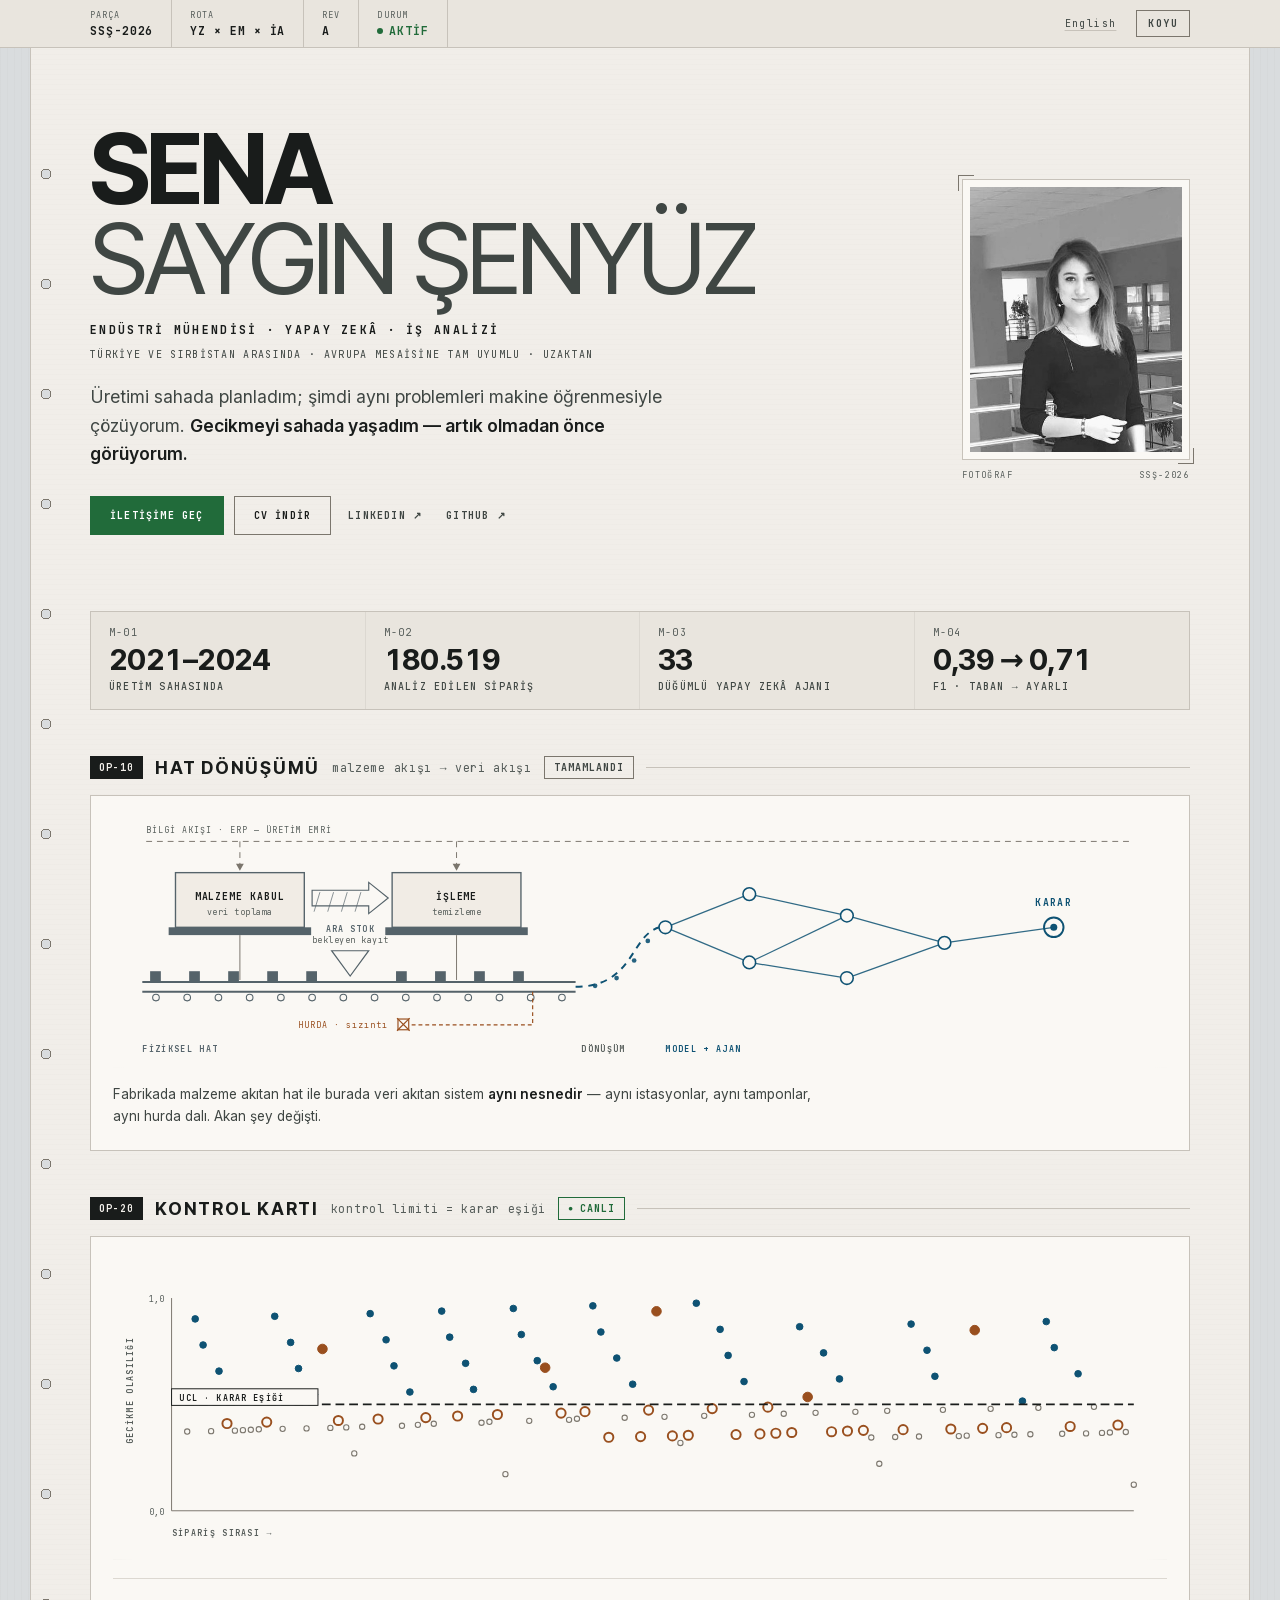
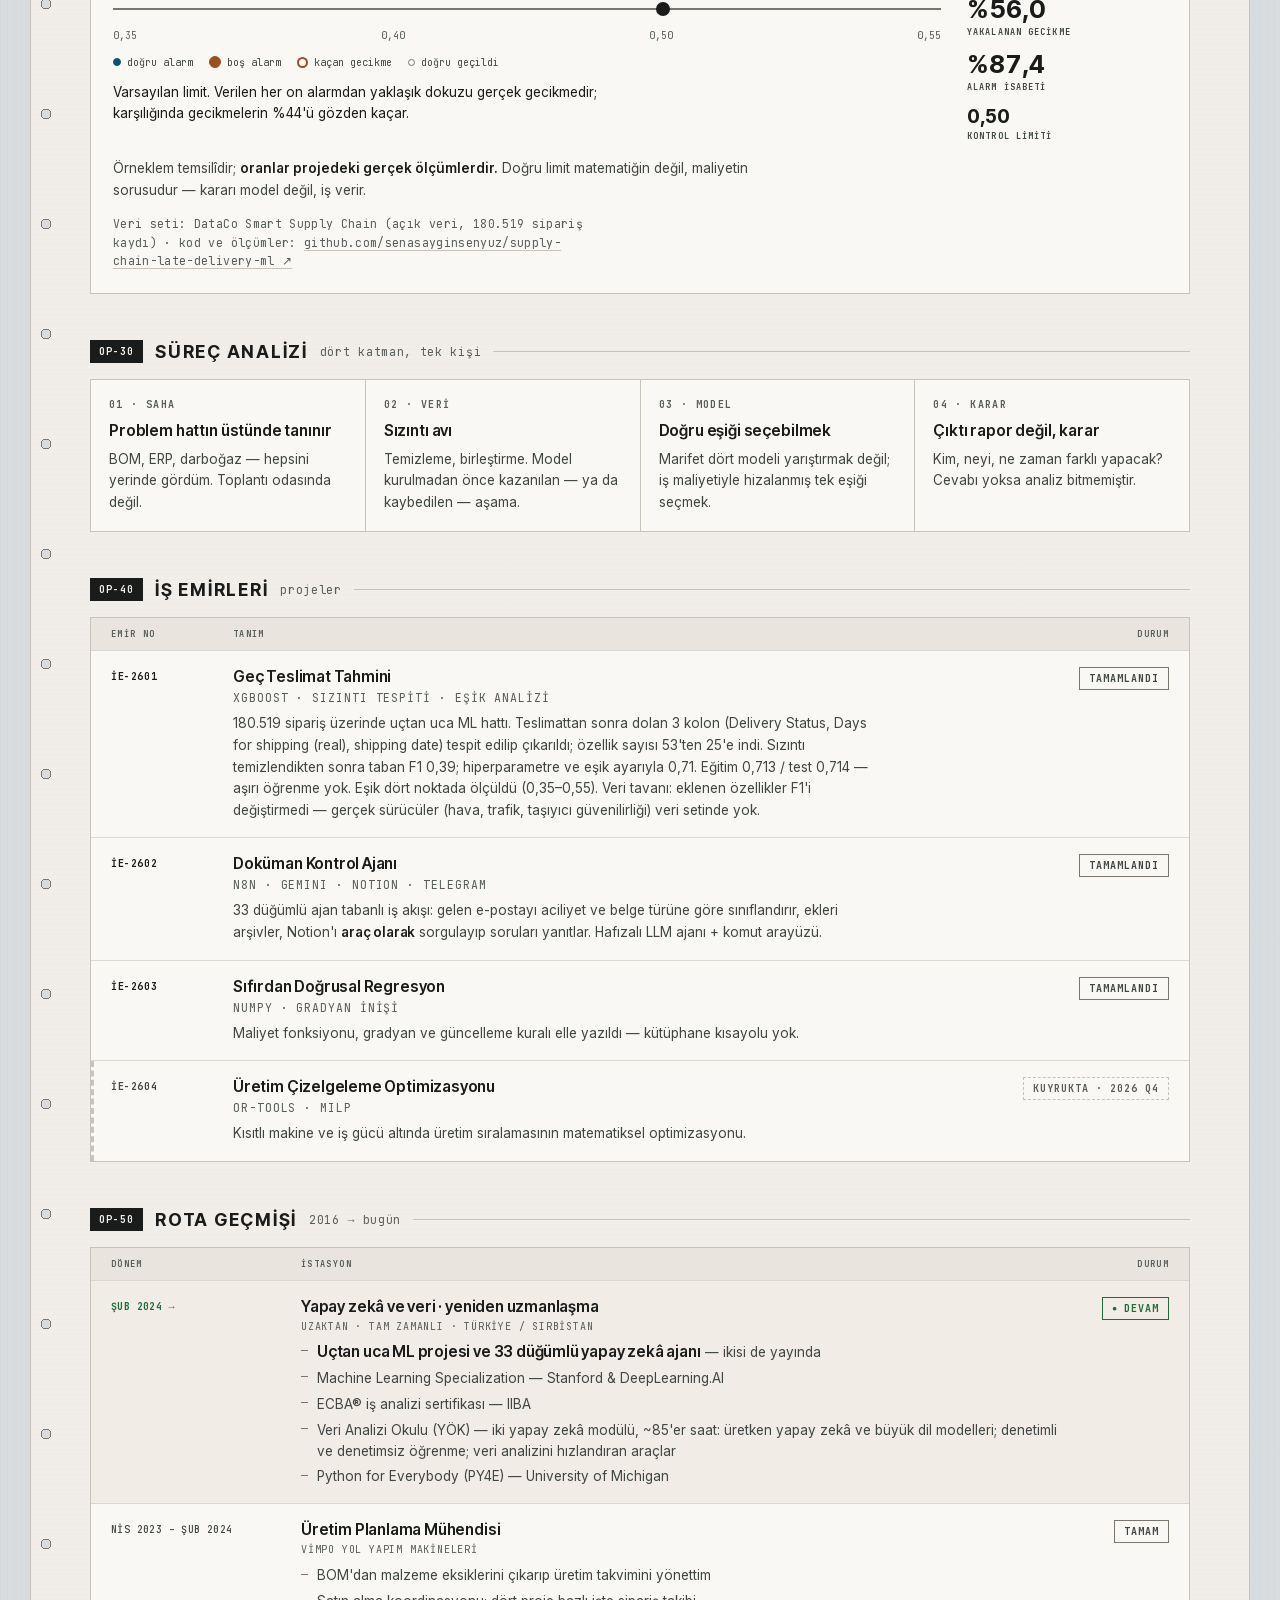
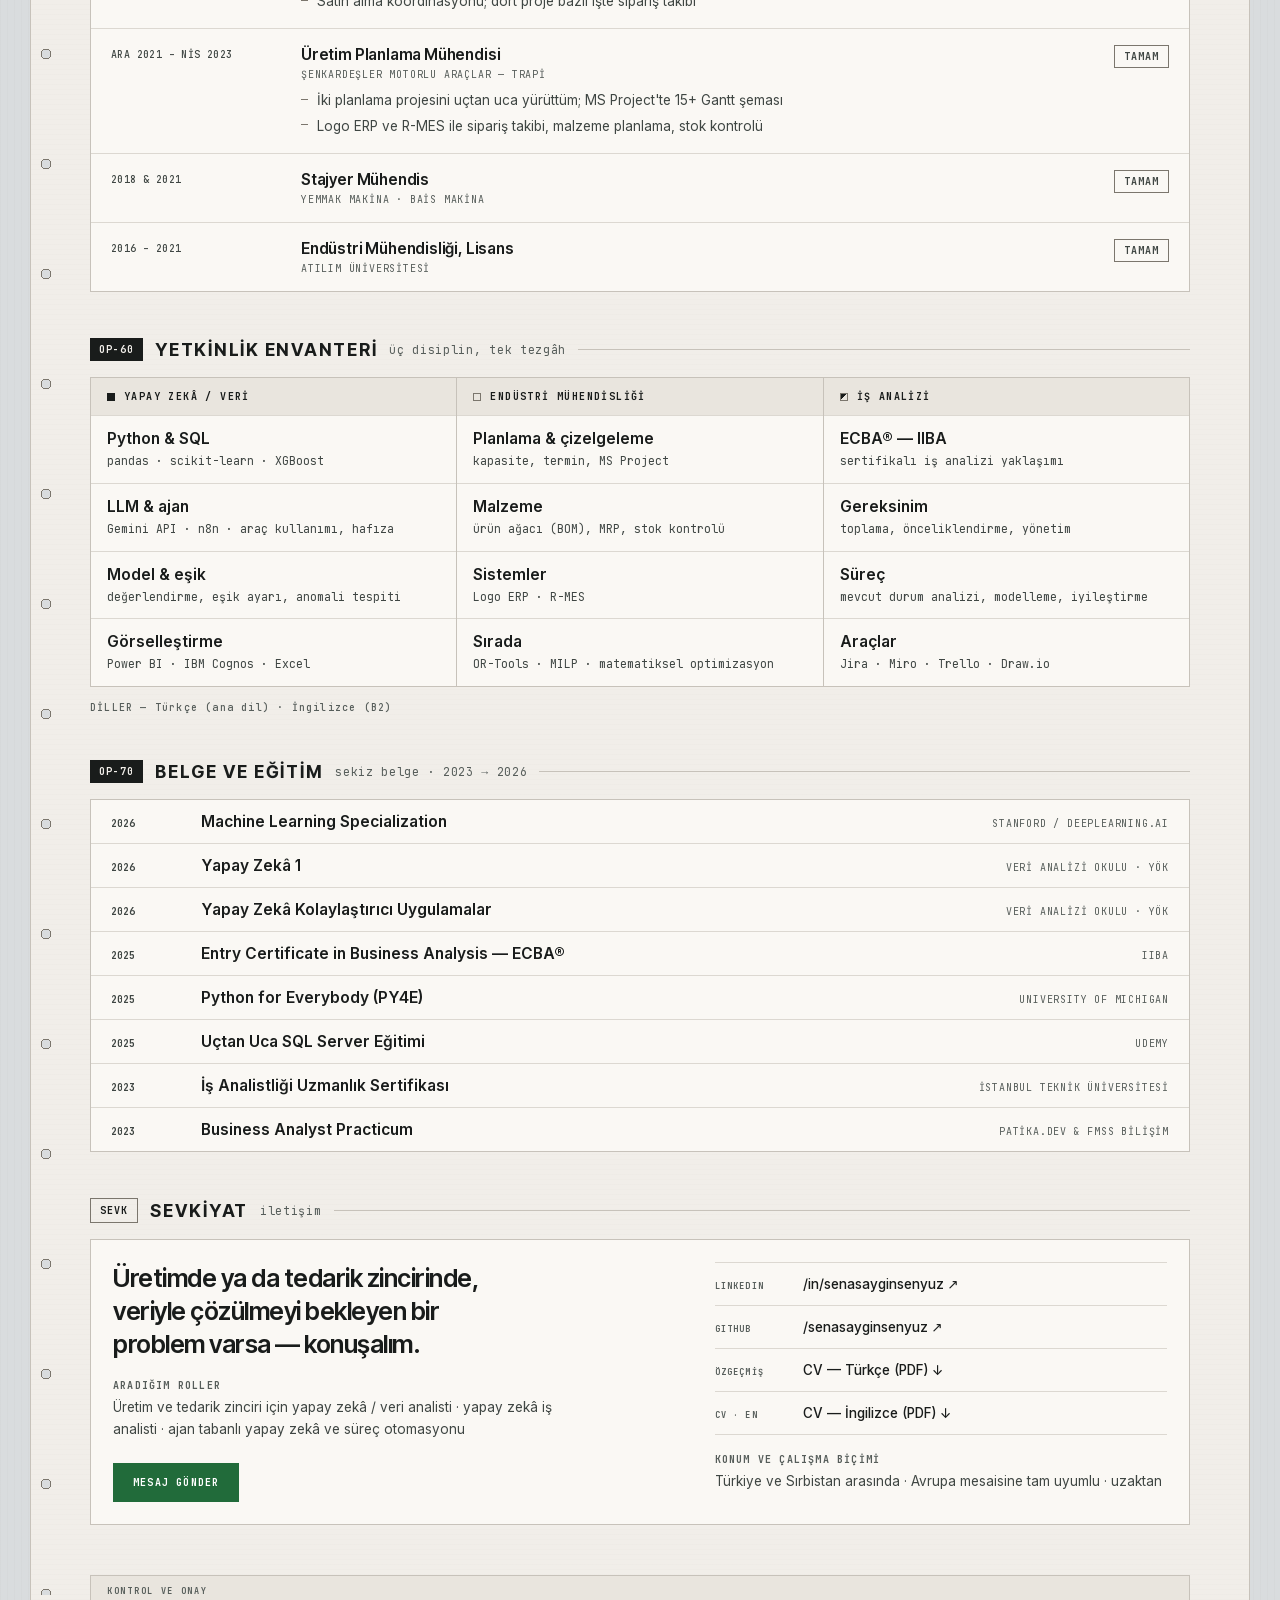
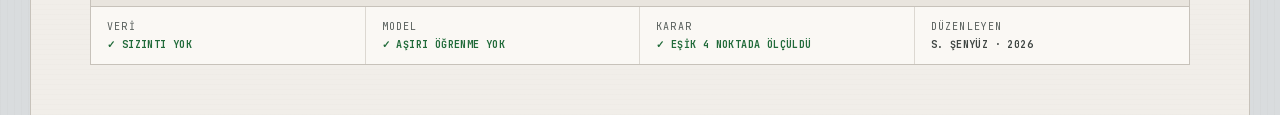
==== commit 157155cf: "Yeniden uzmanlaşma bölümü sadeleştirildi: kendi çıktısı öne, kurs künyesi tek satıra" ====
--- a/index.html
+++ b/index.html
@@ -302,18 +302,13 @@
       <div class="rt2 rt2--on">
         <span class="rt2__d">ŞUB 2024 →</span>
         <span class="rt2__b"><b>Yapay zekâ ve veri · yeniden uzmanlaşma</b><i>UZAKTAN · TAM ZAMANLI · TÜRKİYE / SIRBİSTAN</i>
-          <ul><li>Machine Learning Specialization — Stanford &amp; DeepLearning.AI</li>
-              <li><b>Yapay Zekâ 1</b> — denetimli ve denetimsiz öğrenme modelleri, üretken yapay
-                zekâ araçları, büyük dil modelleri. <i>Veri Analizi Okulu · ~85 saat</i></li>
-              <li><b>Yapay Zekâ Kolaylaştırıcı Uygulamalar</b> — veri analizi süreçlerini
-                hızlandıran yapay zekâ tabanlı araçlar ve modern programlama teknikleri.
-                <i>Veri Analizi Okulu · ~85 saat</i></li>
-              <li>Python for Everybody (PY4E) — University of Michigan</li>
+          <ul><li><b>Uçtan uca ML projesi ve 33 düğümlü yapay zekâ ajanı</b> — ikisi de yayında</li>
+              <li>Machine Learning Specialization — Stanford &amp; DeepLearning.AI</li>
               <li>ECBA® iş analizi sertifikası — IIBA</li>
-              <li>Uçtan uca ML projesi + 33 düğümlü yapay zekâ ajanı — ikisi de yayında</li></ul>
-          <p class="rt2__not">Veri Analizi Okulu: YÖK'ün başlattığı, Marmara Üniversitesi Nüfus ve
-            Sosyal Araştırmalar Enstitüsü koordinasyonunda ODTÜ, İTÜ ve Boğaziçi katkısıyla yürütülen
-            yedi modüllü program.</p></span>
+              <li>Veri Analizi Okulu (YÖK) — iki yapay zekâ modülü, ~85'er saat:
+                üretken yapay zekâ ve büyük dil modelleri; denetimli ve denetimsiz öğrenme;
+                veri analizini hızlandıran araçlar</li>
+              <li>Python for Everybody (PY4E) — University of Michigan</li></ul></span>
         <span class="st st--live">DEVAM</span>
       </div>
       <div class="rt2">
@@ -377,8 +372,8 @@
     <h2 class="oph"><span class="opn">OP-70</span>BELGE VE EĞİTİM<em>sekiz belge · 2023 → 2026</em></h2>
     <div class="pan">
       <div class="cert"><span>2026</span><b>Machine Learning Specialization</b><i>STANFORD / DEEPLEARNING.AI</i></div>
-      <div class="cert"><span>2026</span><b>Yapay Zekâ 1 — Veri Analizi Okulu</b><i>YÖK · MARMARA / ODTÜ / İTÜ / BOĞAZİÇİ</i></div>
-      <div class="cert"><span>2026</span><b>Yapay Zekâ Kolaylaştırıcı Uygulamalar — Veri Analizi Okulu</b><i>YÖK · MARMARA / ODTÜ / İTÜ / BOĞAZİÇİ</i></div>
+      <div class="cert"><span>2026</span><b>Yapay Zekâ 1</b><i>VERİ ANALİZİ OKULU · YÖK</i></div>
+      <div class="cert"><span>2026</span><b>Yapay Zekâ Kolaylaştırıcı Uygulamalar</b><i>VERİ ANALİZİ OKULU · YÖK</i></div>
       <div class="cert"><span>2025</span><b>Entry Certificate in Business Analysis — ECBA®</b><i>IIBA</i></div>
       <div class="cert"><span>2025</span><b>Python for Everybody (PY4E)</b><i>UNIVERSITY OF MICHIGAN</i></div>
       <div class="cert"><span>2025</span><b>Uçtan Uca SQL Server Eğitimi</b><i>UDEMY</i></div>
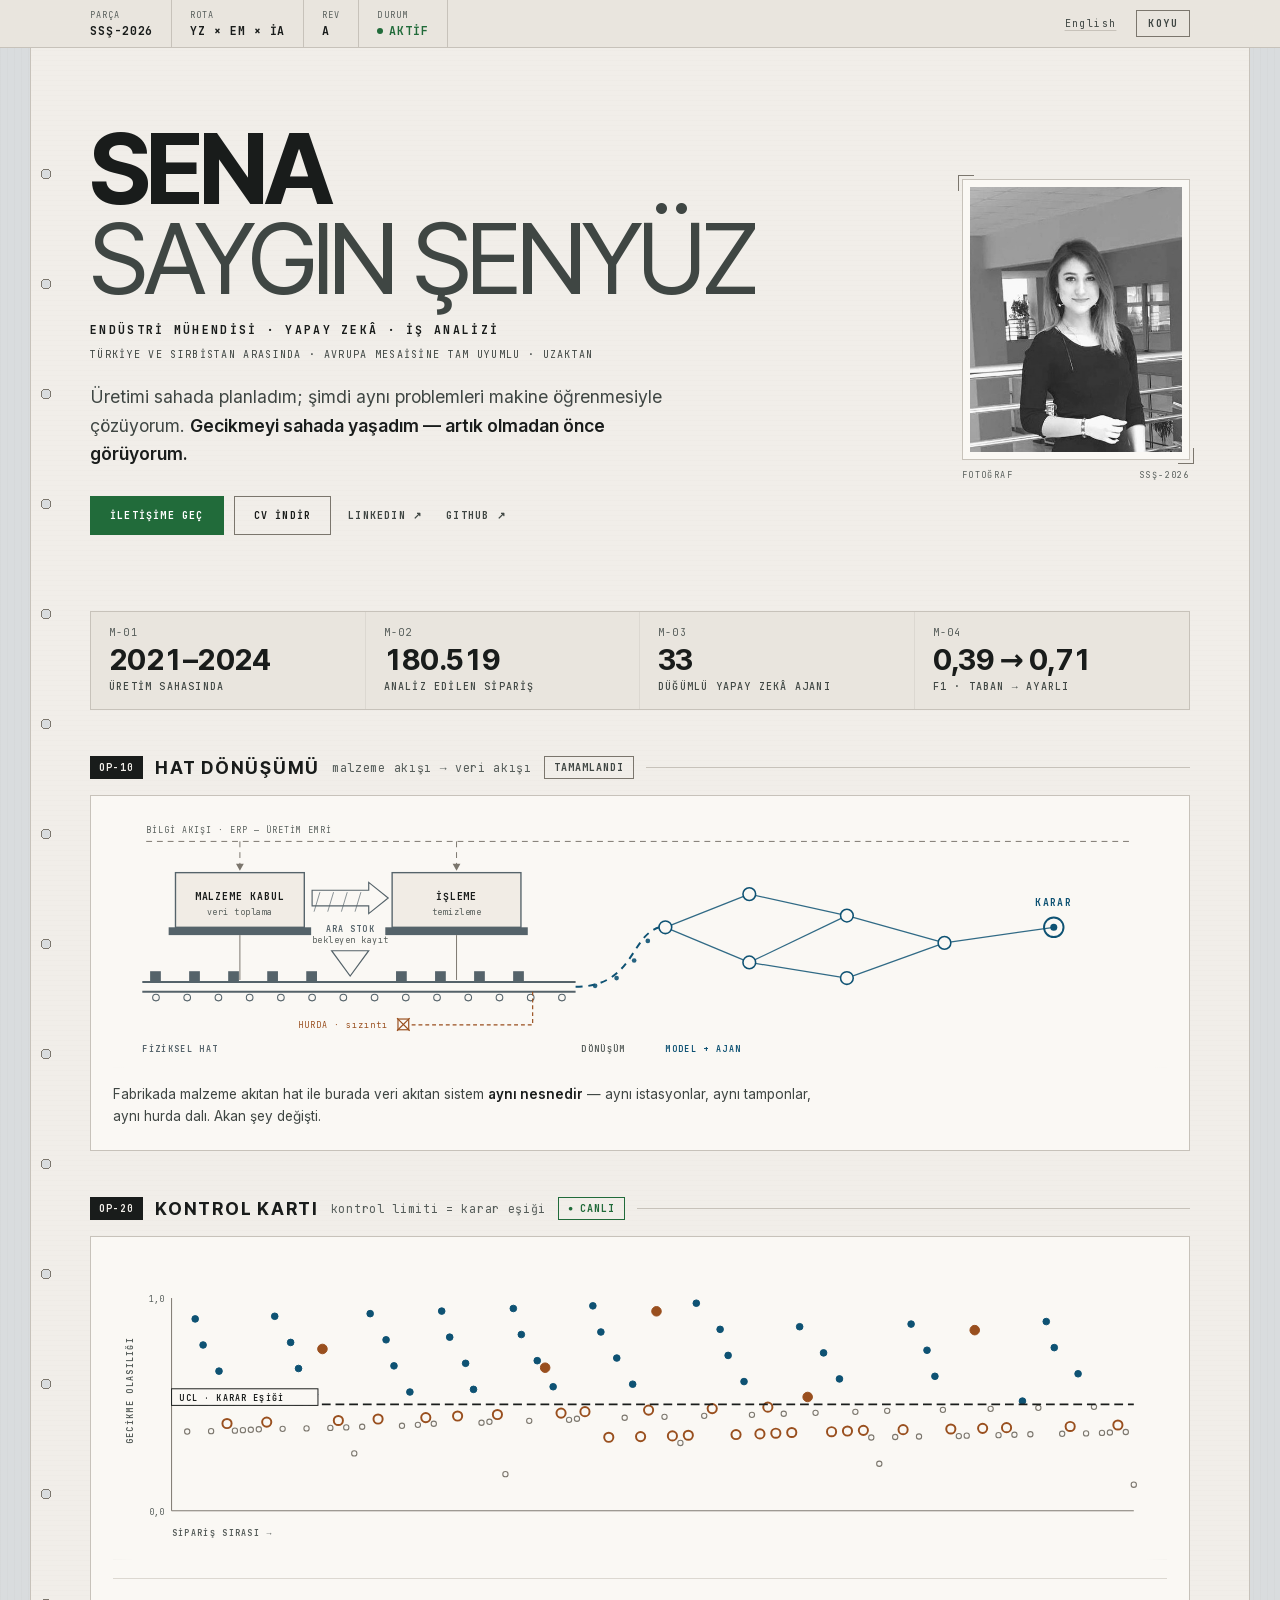
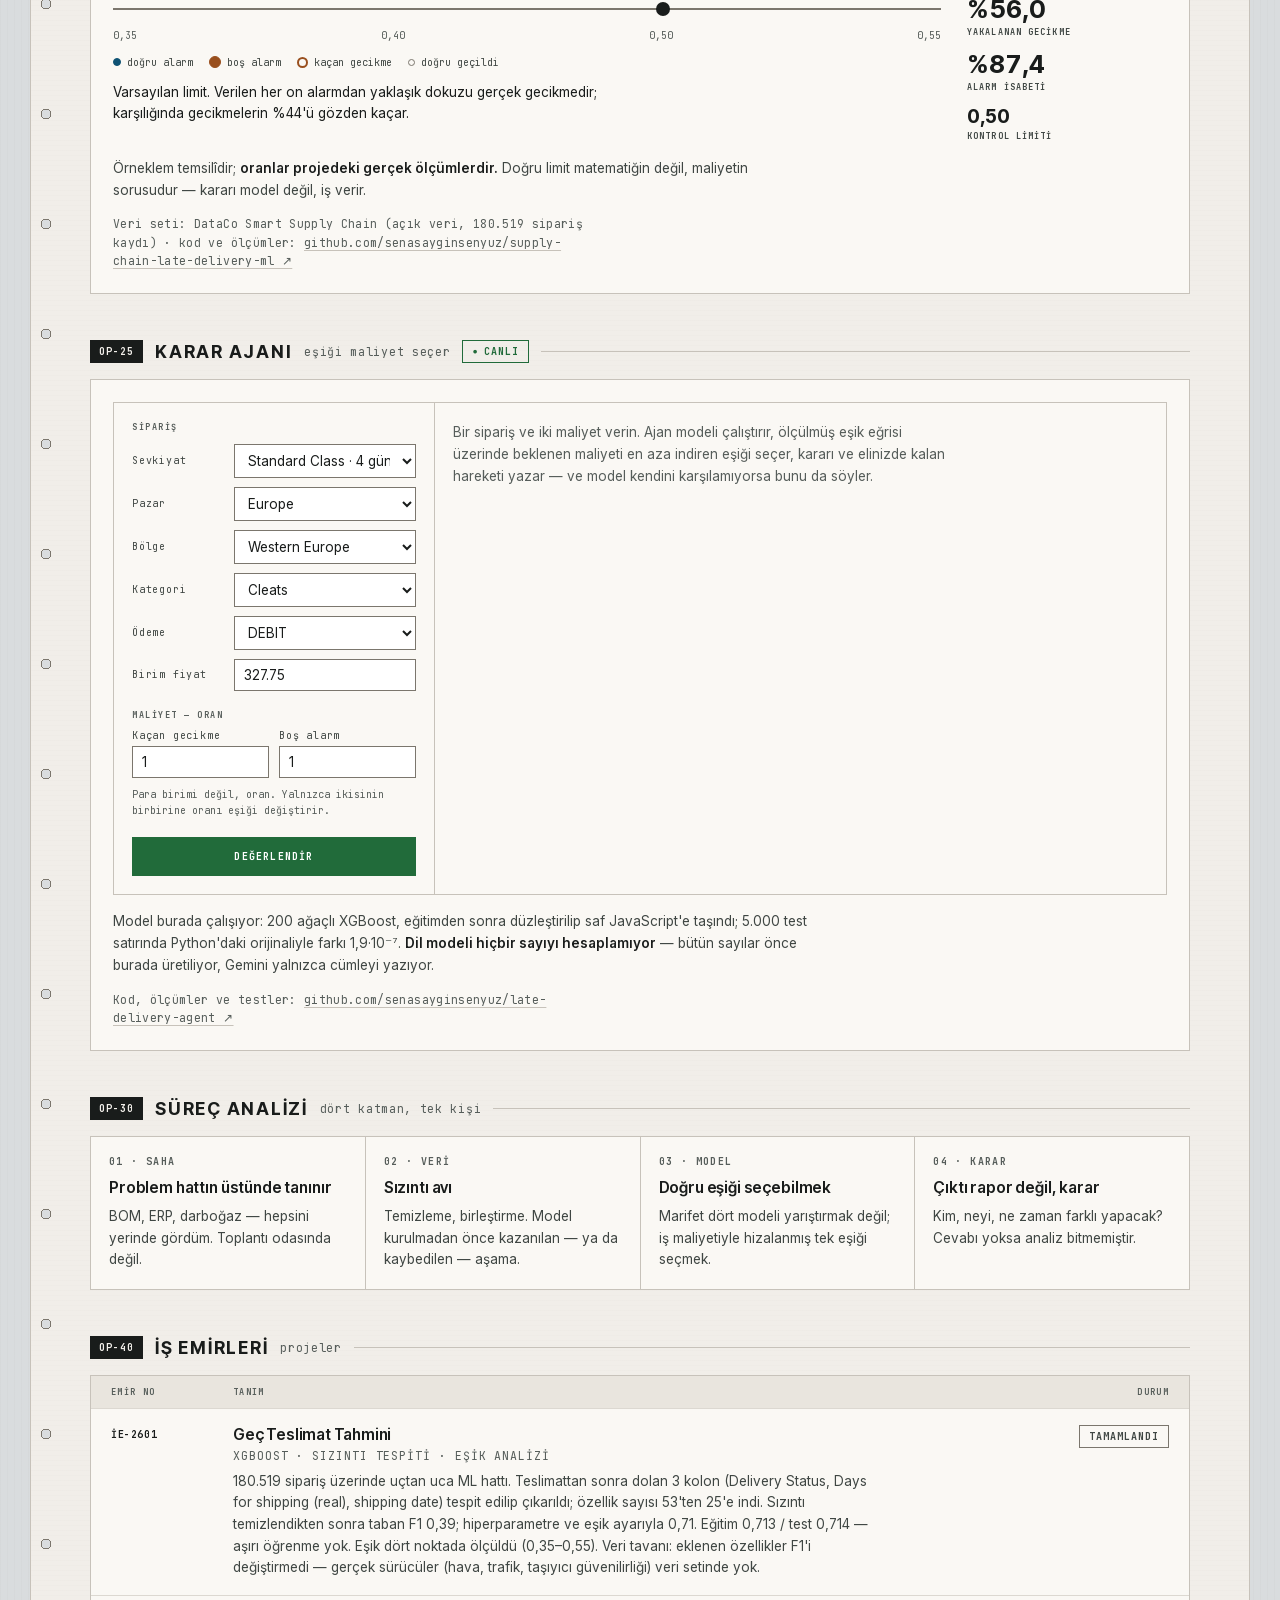
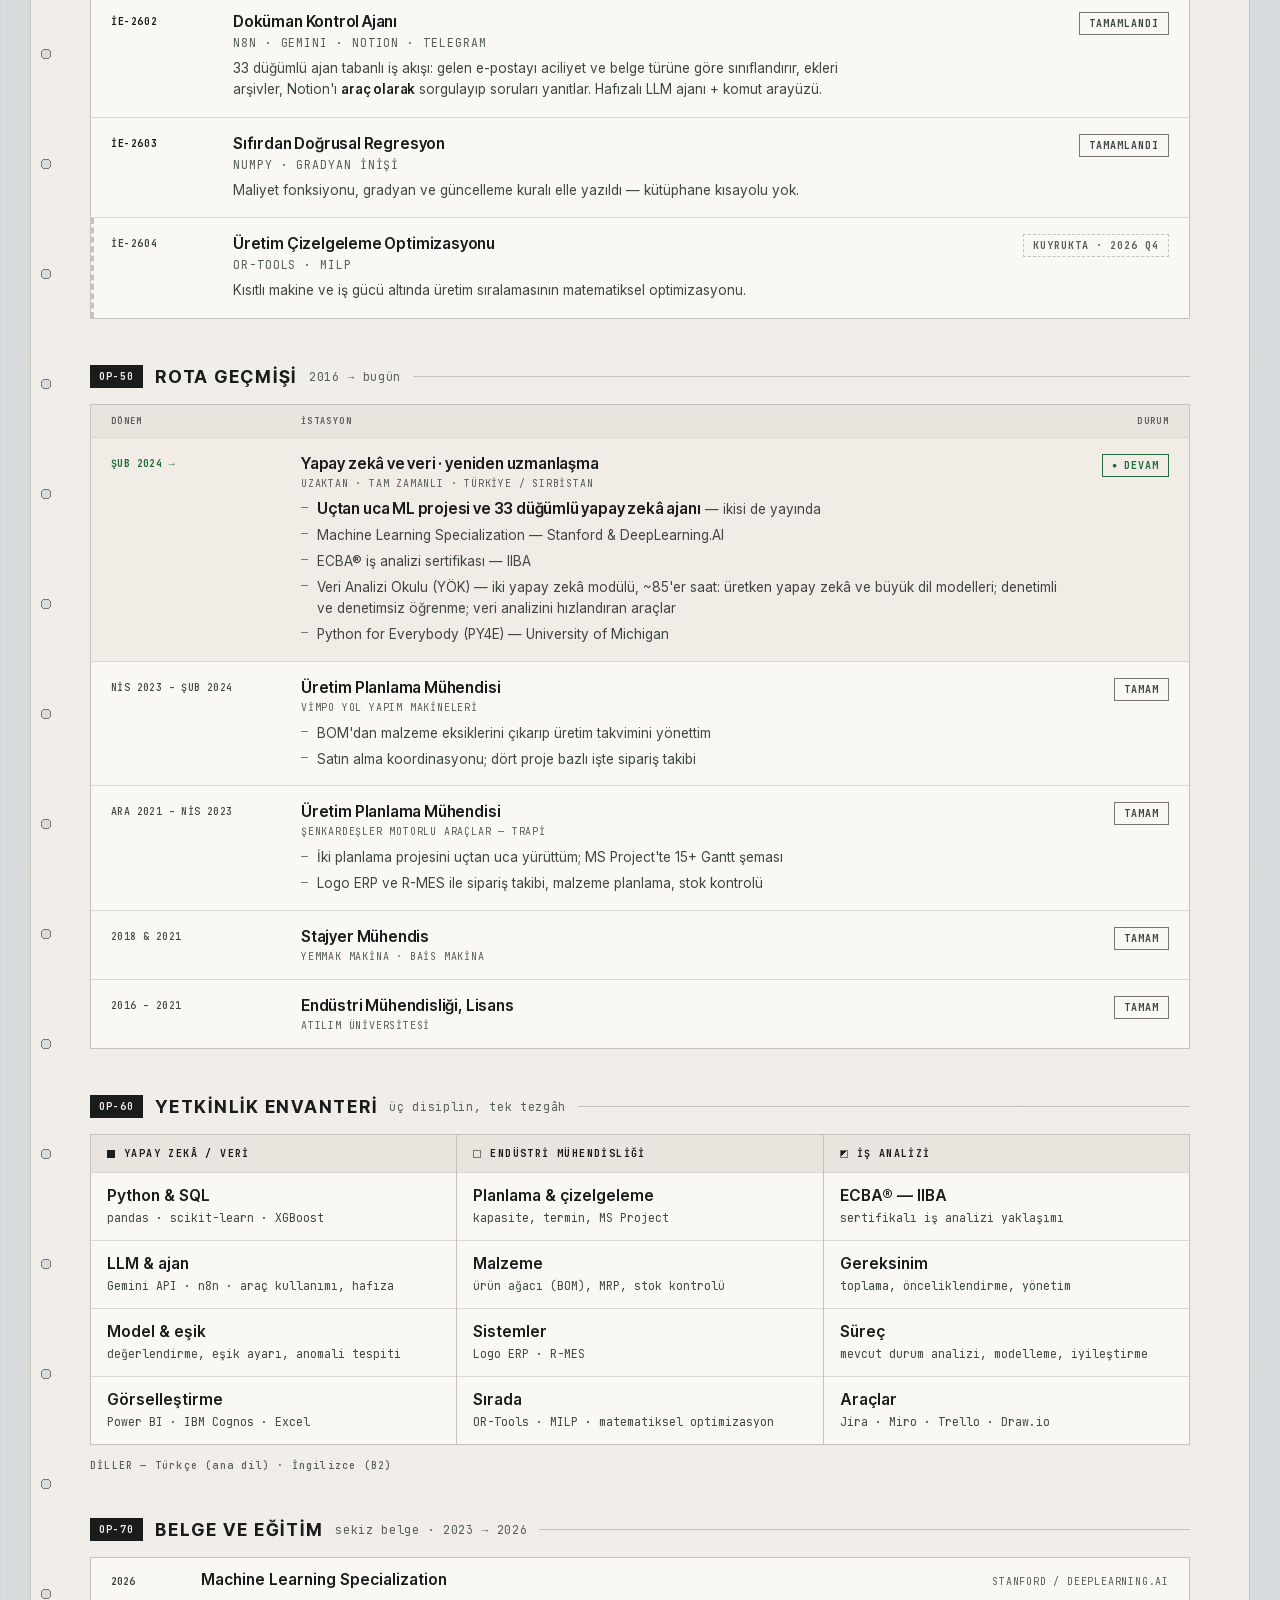
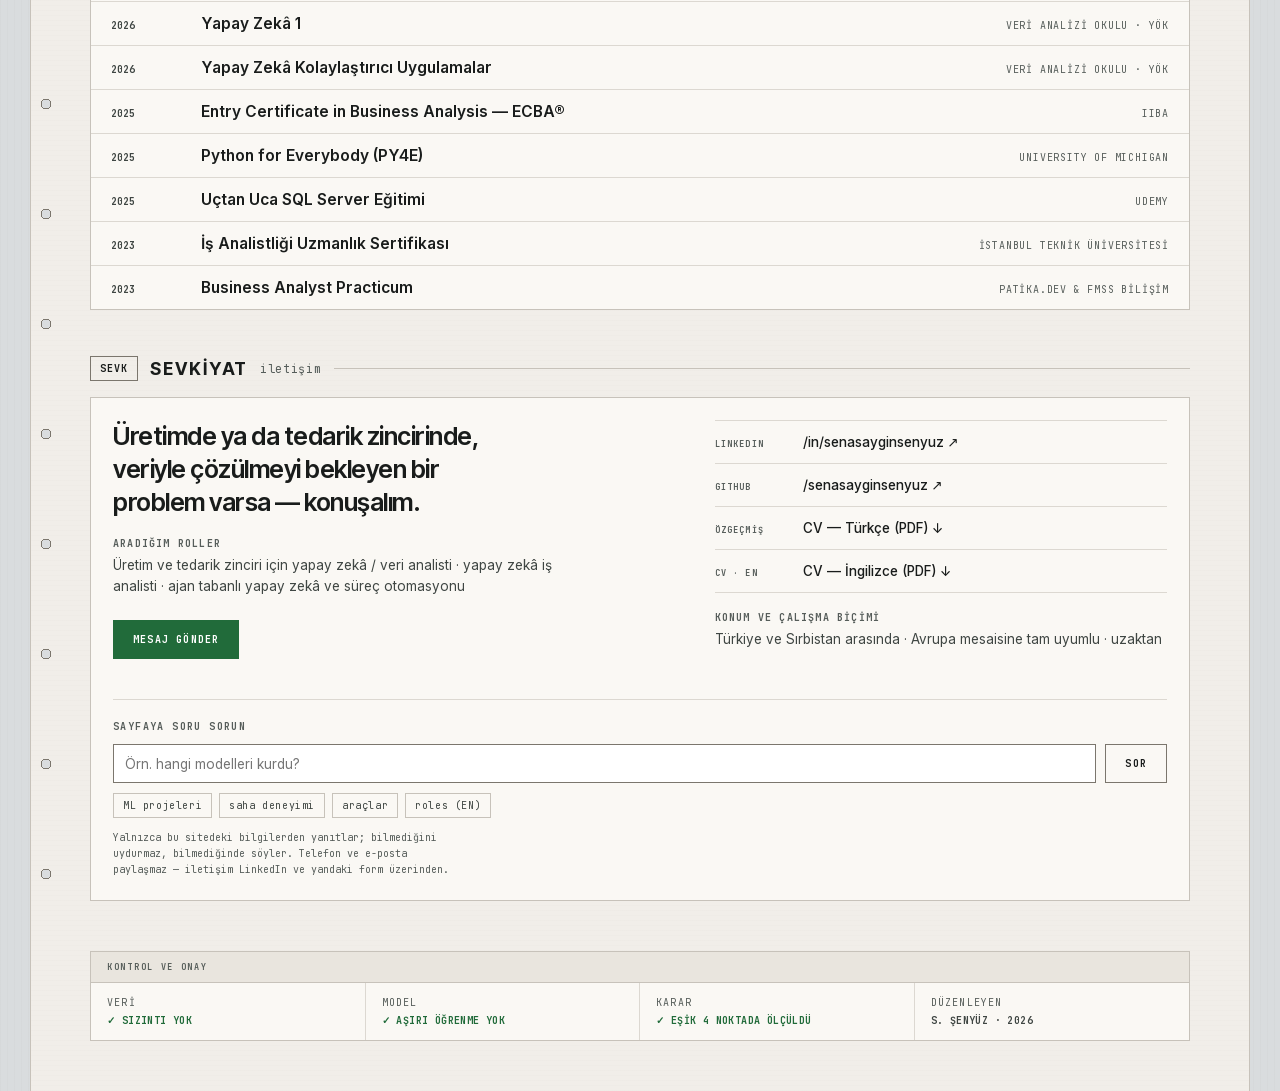
==== commit cf561f80: "OP-25 karar ajanı ve site asistanı İE-2601'in modelini karar veren bir sisteme bağlayan canlı bölüm." ====
--- a/index.html
+++ b/index.html
@@ -241,6 +241,121 @@
     </div>
   </section>
 
+  <!-- ══ OP-25 ══ -->
+  <section class="wrap op" id="op25">
+    <h2 class="oph"><span class="opn">OP-25</span>KARAR AJANI<em>eşiği maliyet seçer</em><span class="st st--live">CANLI</span></h2>
+    <div class="pan pan--pad">
+      <form class="ag" id="agForm" autocomplete="off">
+        <div class="ag__in">
+          <fieldset>
+            <legend>SİPARİŞ</legend>
+            <div class="ag__f">
+              <label><span>Sevkiyat</span>
+                <select id="agMode">
+                  <option value="Standard Class">Standard Class · 4 gün</option>
+                  <option value="Second Class">Second Class · 2 gün</option>
+                  <option value="First Class">First Class · 1 gün</option>
+                  <option value="Same Day">Same Day · 0 gün</option>
+                </select></label>
+              <label><span>Pazar</span>
+                <select id="agMarket">
+                  <option>Europe</option><option>LATAM</option><option>Pacific Asia</option>
+                  <option>USCA</option><option>Africa</option>
+                </select></label>
+              <label><span>Bölge</span>
+                <select id="agRegion">
+                  <option value="Canada" data-m="USCA">Canada</option>
+                  <option value="Caribbean" data-m="LATAM">Caribbean</option>
+                  <option value="Central Africa" data-m="Africa">Central Africa</option>
+                  <option value="Central America" data-m="LATAM">Central America</option>
+                  <option value="Central Asia" data-m="Pacific Asia">Central Asia</option>
+                  <option value="East Africa" data-m="Africa">East Africa</option>
+                  <option value="East of USA" data-m="USCA">East of USA</option>
+                  <option value="Eastern Asia" data-m="Pacific Asia">Eastern Asia</option>
+                  <option value="Eastern Europe" data-m="Europe">Eastern Europe</option>
+                  <option value="North Africa" data-m="Africa">North Africa</option>
+                  <option value="Northern Europe" data-m="Europe">Northern Europe</option>
+                  <option value="Oceania" data-m="Pacific Asia">Oceania</option>
+                  <option value="South America" data-m="LATAM">South America</option>
+                  <option value="South Asia" data-m="Pacific Asia">South Asia</option>
+                  <option value="South of  USA " data-m="USCA">South of USA</option>
+                  <option value="Southeast Asia" data-m="Pacific Asia">Southeast Asia</option>
+                  <option value="Southern Africa" data-m="Africa">Southern Africa</option>
+                  <option value="Southern Europe" data-m="Europe">Southern Europe</option>
+                  <option value="US Center " data-m="USCA">US Center</option>
+                  <option value="West Africa" data-m="Africa">West Africa</option>
+                  <option value="West Asia" data-m="Pacific Asia">West Asia</option>
+                  <option value="West of USA " data-m="USCA">West of USA</option>
+                  <option value="Western Europe" data-m="Europe" selected>Western Europe</option>
+                </select></label>
+              <label><span>Kategori</span>
+                <select id="agCat">
+                  <option>Accessories</option><option value="As Seen on  TV!">As Seen on TV!</option>
+                  <option value="Baby ">Baby</option><option>Baseball &amp; Softball</option>
+                  <option>Basketball</option><option value="Books ">Books</option>
+                  <option>Boxing &amp; MMA</option><option value="CDs ">CDs</option>
+                  <option value="Cameras ">Cameras</option><option>Camping &amp; Hiking</option>
+                  <option>Cardio Equipment</option><option>Children's Clothing</option>
+                  <option selected>Cleats</option><option>Computers</option>
+                  <option>Consumer Electronics</option><option>Crafts</option>
+                  <option>DVDs</option><option>Electronics</option><option>Fishing</option>
+                  <option>Fitness Accessories</option><option>Garden</option>
+                  <option>Girls' Apparel</option><option>Golf Apparel</option>
+                  <option>Golf Bags &amp; Carts</option><option>Golf Balls</option>
+                  <option>Golf Gloves</option><option>Golf Shoes</option>
+                  <option>Health and Beauty</option><option>Hockey</option>
+                  <option>Hunting &amp; Shooting</option><option>Indoor/Outdoor Games</option>
+                  <option>Kids' Golf Clubs</option><option>Lacrosse</option>
+                  <option>Men's Clothing</option><option>Men's Footwear</option>
+                  <option>Men's Golf Clubs</option><option>Music</option>
+                  <option>Pet Supplies</option><option>Shop By Sport</option>
+                  <option>Soccer</option><option>Sporting Goods</option>
+                  <option>Strength Training</option><option>Tennis &amp; Racquet</option>
+                  <option>Toys</option><option>Trade-In</option><option>Video Games</option>
+                  <option>Water Sports</option><option>Women's Apparel</option>
+                  <option>Women's Clothing</option><option>Women's Golf Clubs</option>
+                </select></label>
+              <label><span>Ödeme</span>
+                <select id="agPay">
+                  <option>DEBIT</option><option>TRANSFER</option>
+                  <option>PAYMENT</option><option>CASH</option>
+                </select></label>
+              <label><span>Birim fiyat</span>
+                <input id="agPrice" type="number" min="0" max="5000" step="0.01" value="327.75"></label>
+            </div>
+          </fieldset>
+          <fieldset>
+            <legend>MALİYET — ORAN</legend>
+            <div class="ag__pair">
+              <label><span>Kaçan gecikme</span>
+                <input id="agMiss" type="number" min="0" max="1000" step="1" value="1"></label>
+              <label><span>Boş alarm</span>
+                <input id="agFalse" type="number" min="0" max="1000" step="1" value="1"></label>
+            </div>
+            <p class="ag__note">Para birimi değil, oran. Yalnızca ikisinin
+              birbirine oranı eşiği değiştirir.</p>
+          </fieldset>
+          <button class="b b--fill ag__go" type="submit" id="agGo">DEĞERLENDİR</button>
+        </div>
+
+        <div class="ag__out" id="agOut" aria-live="polite">
+          <p class="ag__idle">Bir sipariş ve iki maliyet verin. Ajan modeli
+            çalıştırır, ölçülmüş eşik eğrisi üzerinde beklenen maliyeti en aza
+            indiren eşiği seçer, kararı ve elinizde kalan hareketi yazar —
+            ve model kendini karşılamıyorsa bunu da söyler.</p>
+        </div>
+      </form>
+
+      <p class="opnote">Model burada çalışıyor: 200 ağaçlı XGBoost, eğitimden sonra
+        düzleştirilip saf JavaScript'e taşındı; 5.000 test satırında Python'daki
+        orijinaliyle farkı 1,9·10⁻⁷. <b>Dil modeli hiçbir sayıyı hesaplamıyor</b> —
+        bütün sayılar önce burada üretiliyor, Gemini yalnızca cümleyi yazıyor.</p>
+      <p class="kaynak">Kod, ölçümler ve testler:
+        <a href="https://github.com/senasayginsenyuz/late-delivery-agent"
+        target="_blank" rel="noopener">github.com/senasayginsenyuz/late-delivery-agent ↗</a></p>
+    </div>
+  </section>
+
   <!-- ══ OP-30 ══ -->
   <section class="wrap op" id="op30">
     <h2 class="oph"><span class="opn">OP-30</span>SÜREÇ ANALİZİ<em>dört katman, tek kişi</em></h2>
@@ -405,6 +520,25 @@
         <p class="ship__r"><i>KONUM VE ÇALIŞMA BİÇİMİ</i>Türkiye ve Sırbistan arasında ·
           Avrupa mesaisine tam uyumlu · uzaktan</p>
       </div>
+
+      <div class="qa" id="qa">
+        <p class="qa__t">SAYFAYA SORU SORUN</p>
+        <form class="qa__f" id="qaForm" autocomplete="off">
+          <input id="qaQ" type="text" maxlength="500" placeholder="Örn. hangi modelleri kurdu?"
+            aria-label="Site hakkında sorunuz">
+          <button class="b" type="submit" id="qaGo">SOR</button>
+        </form>
+        <div class="qa__ex">
+          <button type="button" data-q="Hangi makine öğrenmesi projelerini yaptı?">ML projeleri</button>
+          <button type="button" data-q="Üretim planlama deneyimi ne kadar?">saha deneyimi</button>
+          <button type="button" data-q="Hangi araçları ve dilleri kullanıyor?">araçlar</button>
+          <button type="button" data-q="Which roles is she looking for?">roles (EN)</button>
+        </div>
+        <p class="qa__a" id="qaA"></p>
+        <p class="qa__n">Yalnızca bu sitedeki bilgilerden yanıtlar; bilmediğini
+          uydurmaz, bilmediğinde söyler. Telefon ve e-posta paylaşmaz —
+          iletişim LinkedIn ve yandaki form üzerinden.</p>
+      </div>
     </div>
   </section>
 
@@ -436,4 +570,5 @@
 </dialog>
 
 <script src="site.js" defer></script>
+<script src="agent.js" defer></script>
 </body></html>
--- a/site.css
+++ b/site.css
@@ -156,8 +156,10 @@
 .hero__lead{margin-top:20px;max-width:54ch;color:var(--soft);font-size:var(--t3)}
 .hero__lead b{color:var(--ink);font-weight:600}
 .hero__cta{margin-top:28px;display:flex;gap:10px;flex-wrap:wrap;align-items:center}
+/* background:none olmazsa <button class="b"> tarayıcının gri düğme dolgusunu
+   alır; sınıf bugüne dek yalnızca <a> üzerinde kullanıldığı için görünmüyordu. */
 .b{display:inline-block;padding:12px 19px;border:1px solid var(--edge);cursor:pointer;
-  font:700 var(--m2) var(--mono);letter-spacing:.12em;color:var(--ink);
+  background:none;font:700 var(--m2) var(--mono);letter-spacing:.12em;color:var(--ink);
   transition:border-color .2s var(--e),color .2s var(--e),background .2s var(--e)}
 .b:hover{border-color:var(--acc);color:var(--acc)}
 .b--fill{background:var(--acc);border-color:var(--acc);color:var(--onacc)}
@@ -322,6 +324,93 @@
   .ckui__r{grid-auto-flow:column;justify-content:start;gap:clamp(14px,4vw,30px)}}
 /* 430px altı: üç döşeme tek satıra sığmaz, iki sütuna sarılır */
 @media(max-width:430px){.ckui__r{grid-auto-flow:row;grid-template-columns:1fr 1fr;gap:14px 18px}}
+
+/* ══ OP-25 karar ajanı ══
+   Renk sözlüğü burada da geçerli: modelden gelen her sayı mavi, kayıp ve
+   uyarı pas, yeşil yalnızca arayüz durumunda (CANLI rozeti, birincil düğme).
+   Kararın kendisi renkle değil kelimeyle söylenir — "hızlandır" yeşil olsaydı
+   yeşil ikinci bir anlam kazanırdı. */
+.ag{display:grid;grid-template-columns:minmax(0,320px) minmax(0,1fr);gap:1px;
+  background:var(--rule2);border:1px solid var(--rule2)}
+.ag__in,.ag__out{background:var(--pan);padding:18px;min-width:0}
+/* fieldset varsayılanı min-inline-size:min-content; sade 1fr de min-content
+   tabanına oturur. Bugünkü seçenek metinleriyle 320px'te taşma yok (ölçüldü),
+   ama listeye uzunca bir kategori eklemek yeter. Sayfanın başka yerlerindeki
+   min-width:0 korumasıyla aynı gerekçe. */
+.ag fieldset{border:0;padding:0;margin:0 0 18px;min-width:0}
+.ag legend{padding:0;font:700 var(--m1) var(--mono);letter-spacing:.18em;color:var(--faint)}
+.ag__f{display:grid;gap:9px;margin-top:11px}
+.ag__f label{display:grid;grid-template-columns:92px minmax(0,1fr);gap:10px;align-items:center}
+/* Her iki alan kümesi için: maliyet çifti .ag__f içinde değil. */
+.ag label span{font:400 var(--m2) var(--mono);letter-spacing:.08em;color:var(--soft)}
+.ag select,.ag input{width:100%;min-width:0;background:var(--field);border:1px solid var(--edge);
+  color:var(--ink);font:400 var(--t1) var(--sans);padding:7px 9px}
+.ag select:focus-visible,.ag input:focus-visible{outline:2px solid var(--acc);outline-offset:1px}
+.ag__pair{display:grid;grid-template-columns:minmax(0,1fr) minmax(0,1fr);gap:10px}
+.ag__pair label{grid-template-columns:1fr;gap:5px}
+.ag__note{margin-top:9px;font:400 var(--m2)/1.6 var(--mono);color:var(--faint)}
+.ag__go{width:100%}
+
+/* çıktı */
+.ag__p{display:flex;align-items:baseline;gap:12px;flex-wrap:wrap}
+.ag__p b{font:700 clamp(30px,5vw,42px)/1 var(--tight);letter-spacing:-.03em;
+  color:var(--dat);font-variant-numeric:tabular-nums}
+.ag__p i{font:700 var(--m1) var(--mono);font-style:normal;letter-spacing:.16em;color:var(--faint)}
+.ag__row{display:grid;grid-template-columns:repeat(3,minmax(0,1fr));gap:1px;
+  margin-top:16px;background:var(--rule);border:1px solid var(--rule)}
+.ag__row div{background:var(--pan2);padding:11px 13px;min-width:0}
+.ag__row i{display:block;font:400 var(--m1) var(--mono);font-style:normal;
+  letter-spacing:.14em;color:var(--faint)}
+.ag__row b{display:block;margin-top:6px;font:700 var(--m3) var(--mono);
+  letter-spacing:.03em;color:var(--ink);overflow-wrap:anywhere}
+.ag__h{margin-top:18px;padding-top:13px;border-top:1px solid var(--rule);
+  font:700 var(--m1) var(--mono);letter-spacing:.18em;color:var(--faint)}
+.ag__cf{margin-top:10px;display:grid;gap:1px;background:var(--rule);border:1px solid var(--rule)}
+.ag__cf li{display:grid;grid-template-columns:minmax(0,1fr) 62px 62px;gap:10px;
+  align-items:baseline;background:var(--pan);padding:9px 12px;
+  font-size:var(--t1);color:var(--soft)}
+.ag__cf em{font-style:normal;font:400 var(--m2) var(--mono);color:var(--faint)}
+.ag__cf b{text-align:right;font:700 var(--m3) var(--mono);color:var(--dat);
+  font-variant-numeric:tabular-nums}
+.ag__cf s{text-align:right;text-decoration:none;font:400 var(--m3) var(--mono);
+  color:var(--faint);font-variant-numeric:tabular-nums}
+.ag__cf s.up{color:var(--warn)}
+.ag__cf li.win{background:var(--pan2)}
+.ag__say{margin-top:11px;font-size:var(--t1);line-height:1.65;color:var(--ink);max-width:64ch}
+.ag__say:empty{display:none}
+.ag__gr{margin-top:12px;display:grid;gap:8px}
+.ag__gr li{padding-left:13px;border-left:2px solid var(--warn);
+  font-size:var(--t1);line-height:1.55;color:var(--soft)}
+.ag__idle{font-size:var(--t1);line-height:1.65;color:var(--faint);max-width:56ch}
+.ag__err{margin-top:12px;padding-left:13px;border-left:2px solid var(--warn);
+  font-size:var(--t1);line-height:1.55;color:var(--soft)}
+.ag.is-busy .ag__out{opacity:.45}
+@media(max-width:820px){.ag{grid-template-columns:minmax(0,1fr)}
+  .ag__row{grid-template-columns:minmax(0,1fr)}}
+@media(max-width:430px){.ag__f label{grid-template-columns:minmax(0,1fr);gap:4px}
+  .ag__pair{grid-template-columns:minmax(0,1fr)}
+  .ag__cf li{grid-template-columns:minmax(0,1fr) 56px;row-gap:2px}
+  .ag__cf s{grid-column:2}}
+
+/* ══ site asistanı ══ */
+/* .ship iki sütunlu; asistan ikisinin altında tam genişlikte durur */
+.qa{grid-column:1/-1;margin-top:4px;padding-top:20px;border-top:1px solid var(--rule)}
+.qa__t{font:700 var(--m2) var(--mono);letter-spacing:.14em;color:var(--faint)}
+.qa__f{margin-top:11px;display:grid;grid-template-columns:minmax(0,1fr) auto;gap:9px}
+.qa input{width:100%;min-width:0;background:var(--field);border:1px solid var(--edge);
+  color:var(--ink);font:400 var(--t1) var(--sans);padding:9px 11px}
+.qa input:focus-visible{outline:2px solid var(--acc);outline-offset:1px}
+.qa__a{margin-top:12px;font-size:var(--t1);line-height:1.65;color:var(--ink);max-width:58ch;
+  white-space:pre-wrap}
+.qa__a:empty{display:none}
+.qa__ex{margin-top:10px;display:flex;gap:7px;flex-wrap:wrap}
+.qa__ex button{background:none;border:1px solid var(--rule2);color:var(--soft);cursor:pointer;
+  font:400 var(--m2) var(--mono);letter-spacing:.06em;padding:5px 9px}
+.qa__ex button:hover{border-color:var(--acc);color:var(--acc)}
+.qa__n{margin-top:12px;font:400 var(--m2)/1.6 var(--mono);color:var(--faint);max-width:56ch}
+
+/* Betik ya da uç nokta yoksa bölüm sessizce düşer; sayfa okunur kalır. */
+.no-js #op25,.no-js .qa{display:none}
 
 /* ══ OP-30 katmanlar ══ */
 .lay{display:grid;grid-template-columns:repeat(4,1fr);gap:1px;background:var(--rule2);
@@ -499,6 +588,10 @@
     font-size:11pt}
   .card{max-width:none;border:0;background:#fff!important;background-image:none!important}
   .rc,.punch,.atla,#formOpen,.ckui,.shint,.modal,.hero__cta{display:none!important}
+  /* Kâğıtta tıklanacak bir şey yok: form ve asistan düşer, ajanı anlatan
+     paragraf ve depo bağlantısı kalır. */
+  .ag,.qa__f,.qa__ex,.qa__a{display:none!important}
+  #op25 .st--live{display:none!important}
   .js .yedek{display:block}
   .wrap{max-width:none;padding:0 12mm}
   .hero{grid-template-columns:1fr auto;padding-block:0 14pt}
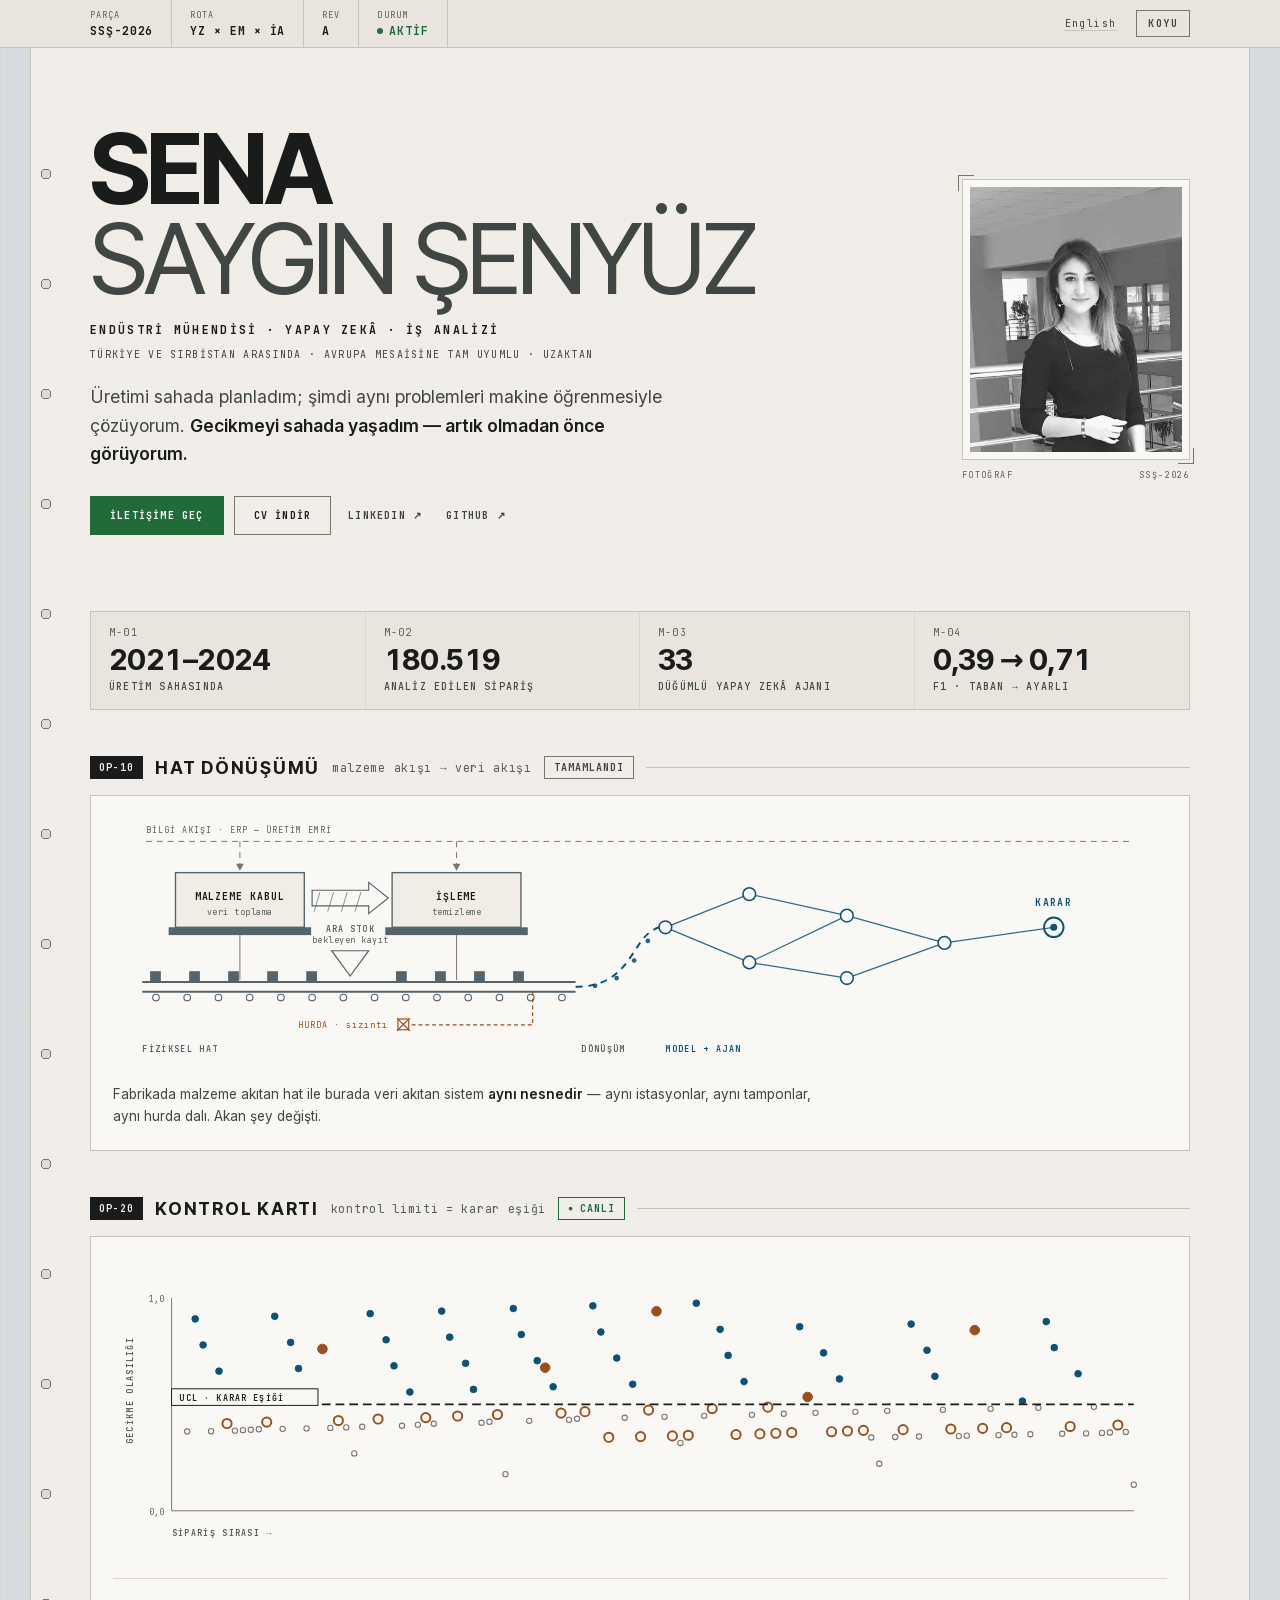
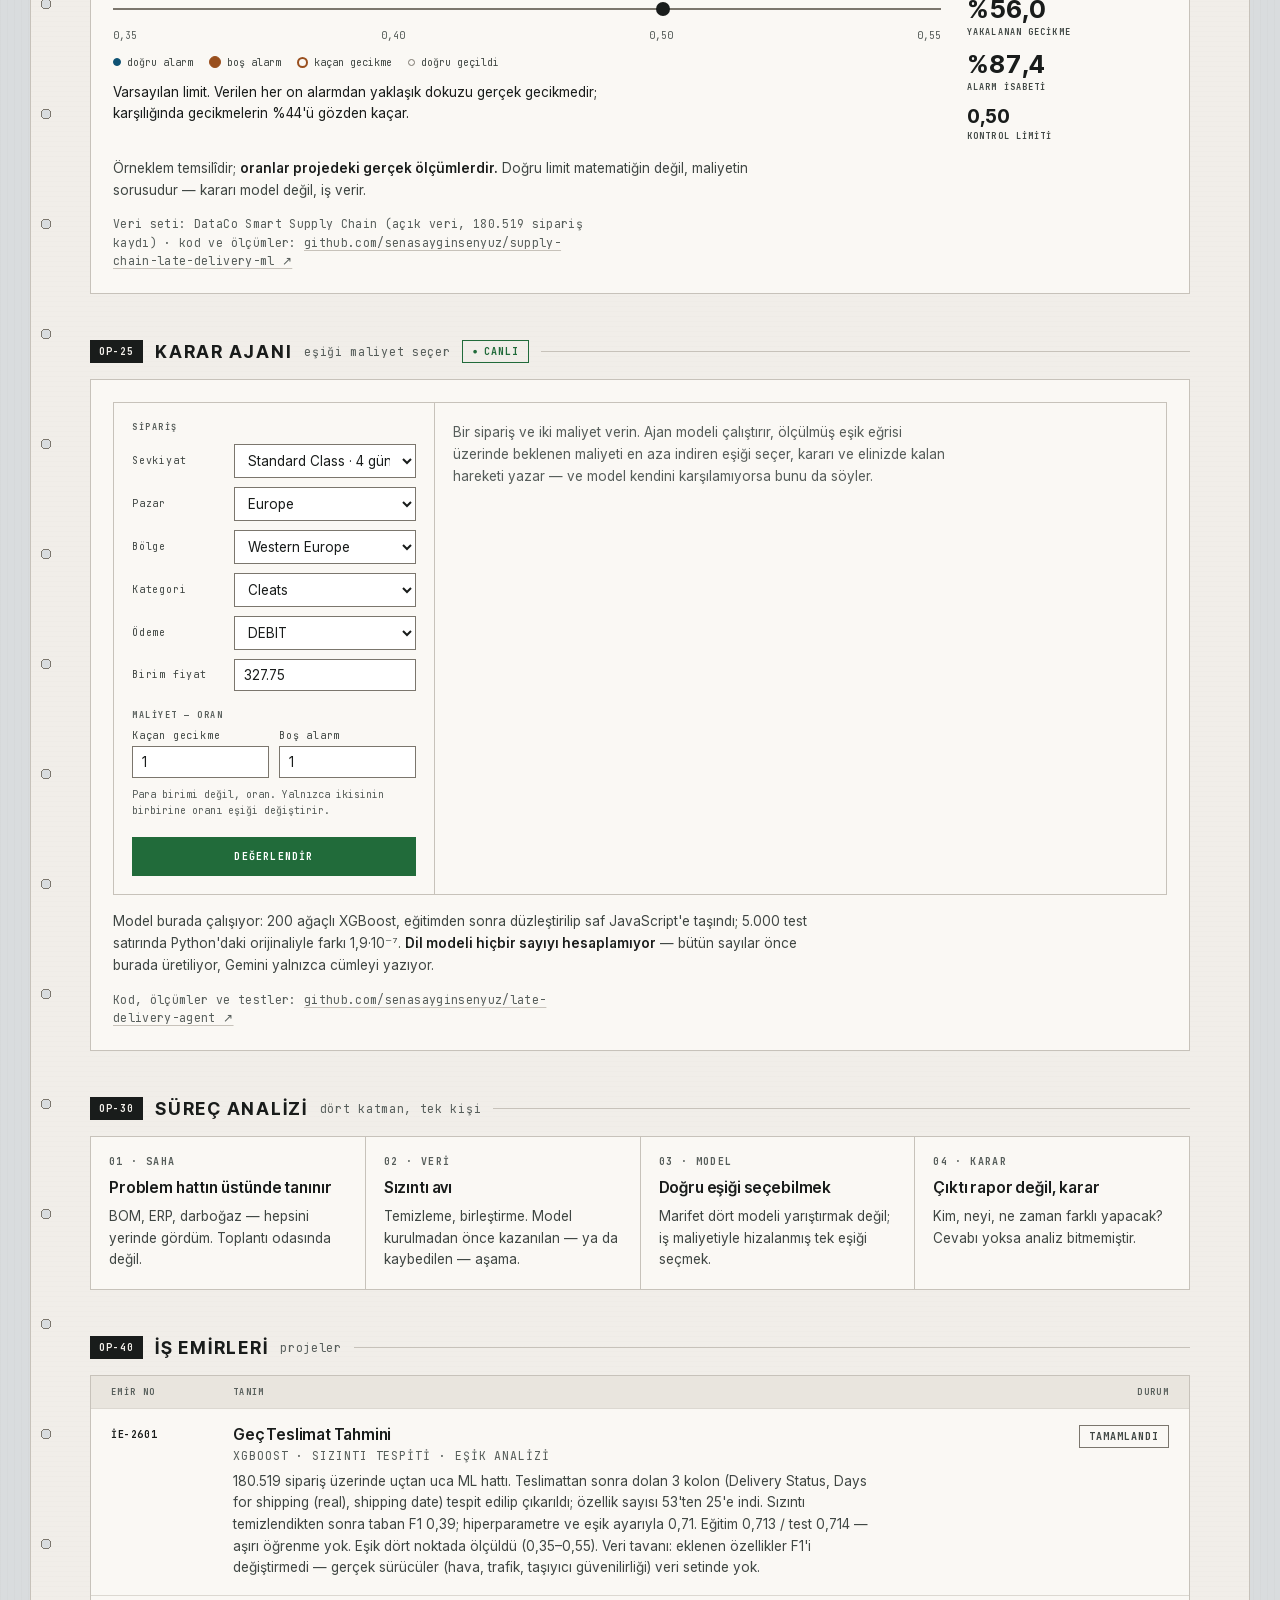
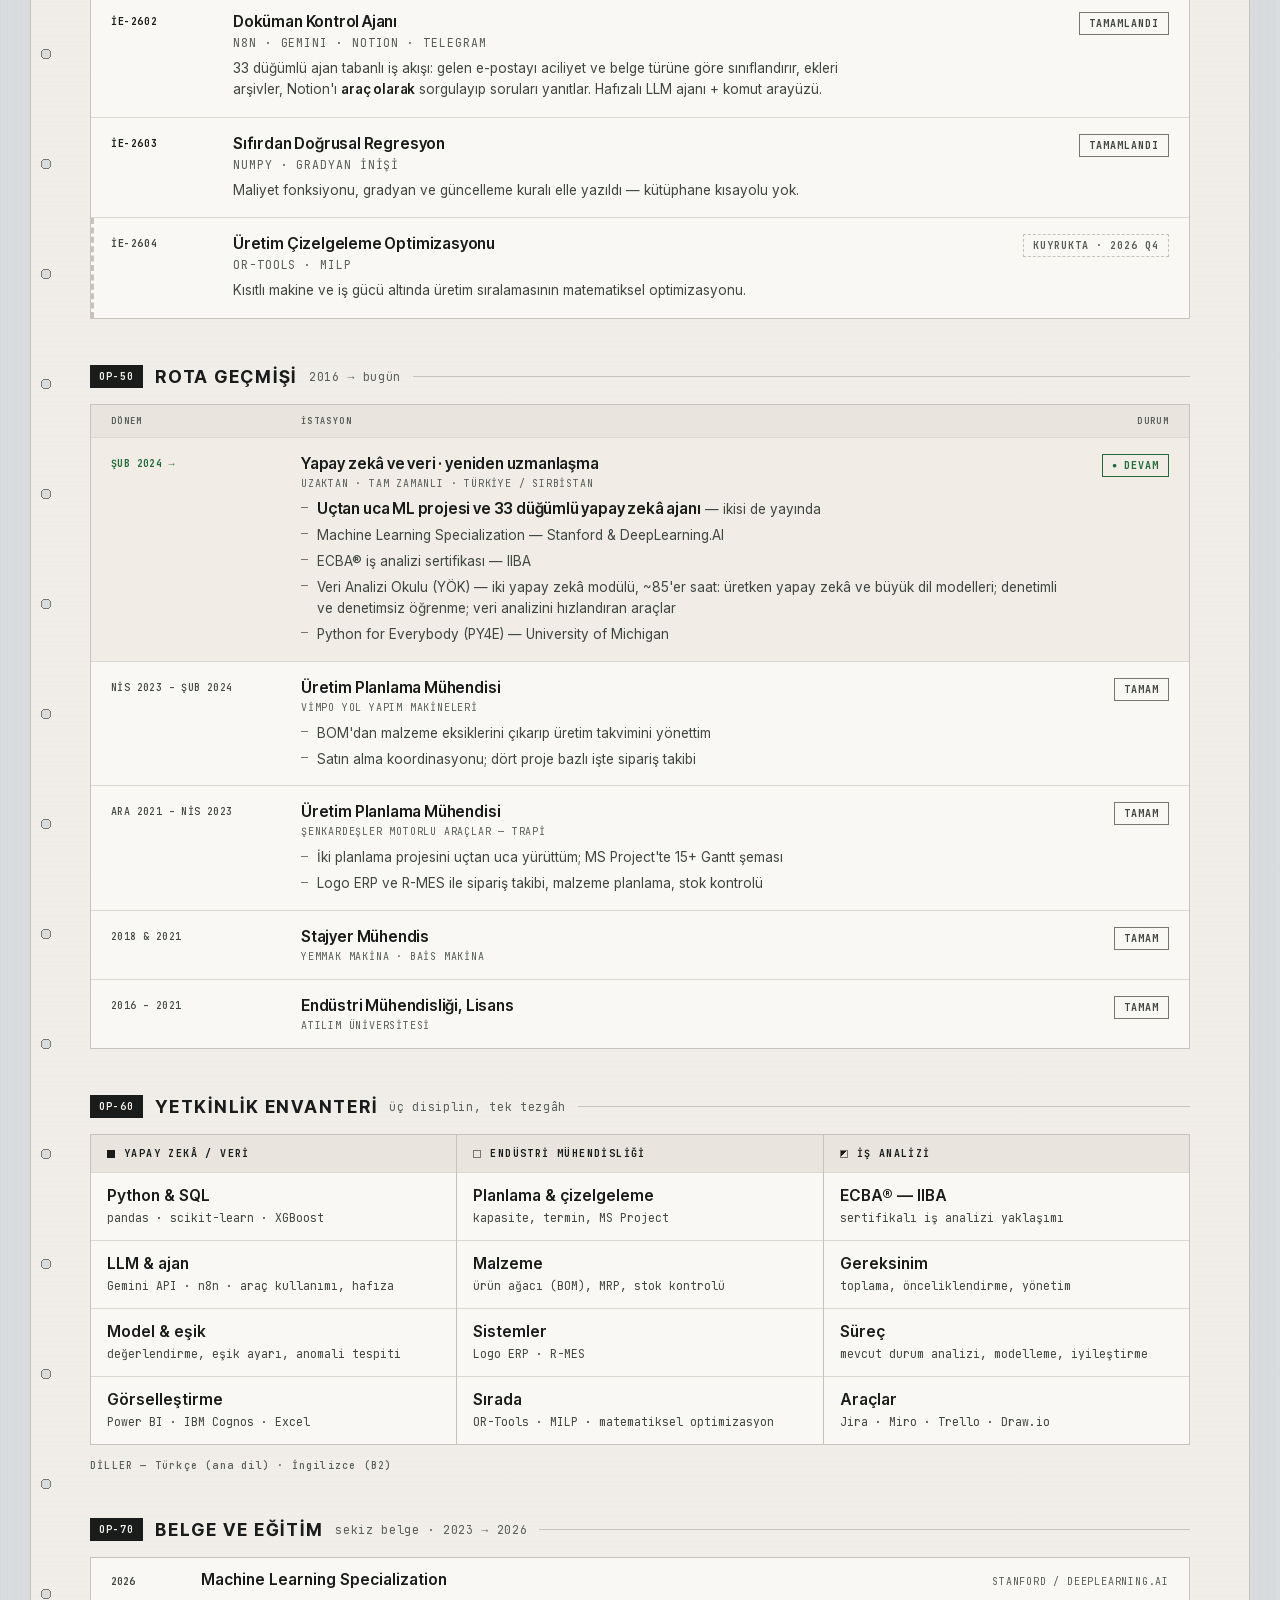
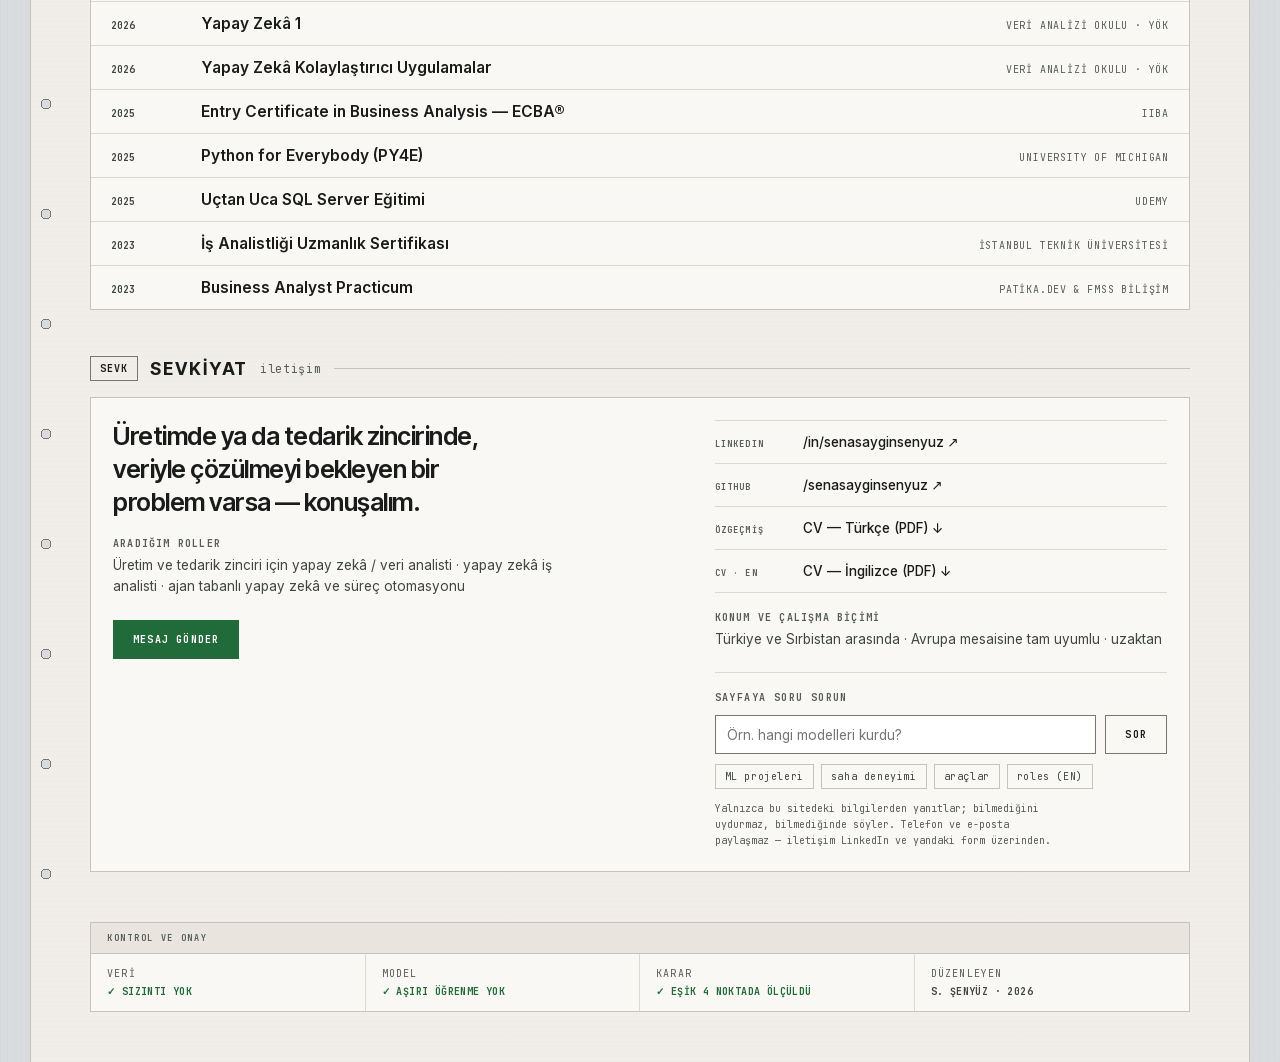
==== commit ddeb3336: "Asistan iletişim kanalları sütununa taşındı, yanıt tam genişliğe alındı Kullanıcının gözlemi doğruyd" ====
--- a/index.html
+++ b/index.html
@@ -519,26 +519,26 @@
         </ul>
         <p class="ship__r"><i>KONUM VE ÇALIŞMA BİÇİMİ</i>Türkiye ve Sırbistan arasında ·
           Avrupa mesaisine tam uyumlu · uzaktan</p>
-      </div>
-
       <div class="qa" id="qa">
-        <p class="qa__t">SAYFAYA SORU SORUN</p>
-        <form class="qa__f" id="qaForm" autocomplete="off">
-          <input id="qaQ" type="text" maxlength="500" placeholder="Örn. hangi modelleri kurdu?"
-            aria-label="Site hakkında sorunuz">
-          <button class="b" type="submit" id="qaGo">SOR</button>
-        </form>
-        <div class="qa__ex">
-          <button type="button" data-q="Hangi makine öğrenmesi projelerini yaptı?">ML projeleri</button>
-          <button type="button" data-q="Üretim planlama deneyimi ne kadar?">saha deneyimi</button>
-          <button type="button" data-q="Hangi araçları ve dilleri kullanıyor?">araçlar</button>
-          <button type="button" data-q="Which roles is she looking for?">roles (EN)</button>
+          <p class="qa__t">SAYFAYA SORU SORUN</p>
+          <form class="qa__f" id="qaForm" autocomplete="off">
+            <input id="qaQ" type="text" maxlength="500" placeholder="Örn. hangi modelleri kurdu?"
+              aria-label="Site hakkında sorunuz">
+            <button class="b" type="submit" id="qaGo">SOR</button>
+          </form>
+          <div class="qa__ex">
+            <button type="button" data-q="Hangi makine öğrenmesi projelerini yaptı?">ML projeleri</button>
+            <button type="button" data-q="Üretim planlama deneyimi ne kadar?">saha deneyimi</button>
+            <button type="button" data-q="Hangi araçları ve dilleri kullanıyor?">araçlar</button>
+            <button type="button" data-q="Which roles is she looking for?">roles (EN)</button>
+          </div>
+            <p class="qa__n">Yalnızca bu sitedeki bilgilerden yanıtlar; bilmediğini
+            uydurmaz, bilmediğinde söyler. Telefon ve e-posta paylaşmaz —
+            iletişim LinkedIn ve yandaki form üzerinden.</p>
         </div>
-        <p class="qa__a" id="qaA"></p>
-        <p class="qa__n">Yalnızca bu sitedeki bilgilerden yanıtlar; bilmediğini
-          uydurmaz, bilmediğinde söyler. Telefon ve e-posta paylaşmaz —
-          iletişim LinkedIn ve yandaki form üzerinden.</p>
-      </div>
+      </div>
+
+      <p class="qa__a" id="qaA"></p>
     </div>
   </section>
 
--- a/site.css
+++ b/site.css
@@ -393,15 +393,18 @@
   .ag__cf s{grid-column:2}}
 
 /* ══ site asistanı ══ */
-/* .ship iki sütunlu; asistan ikisinin altında tam genişlikte durur */
-.qa{grid-column:1/-1;margin-top:4px;padding-top:20px;border-top:1px solid var(--rule)}
+/* asistan sağ sütunda, bağlantıların altında — o sütun iletişim kanalları sütunu */
+.qa{margin-top:22px;padding-top:18px;border-top:1px solid var(--rule)}
 .qa__t{font:700 var(--m2) var(--mono);letter-spacing:.14em;color:var(--faint)}
 .qa__f{margin-top:11px;display:grid;grid-template-columns:minmax(0,1fr) auto;gap:9px}
 .qa input{width:100%;min-width:0;background:var(--field);border:1px solid var(--edge);
   color:var(--ink);font:400 var(--t1) var(--sans);padding:9px 11px}
 .qa input:focus-visible{outline:2px solid var(--acc);outline-offset:1px}
-.qa__a{margin-top:12px;font-size:var(--t1);line-height:1.65;color:var(--ink);max-width:58ch;
-  white-space:pre-wrap}
+/* Yanıt iki sütunun ALTINDA, tam genişlikte: soru kutusu kanallar sütununda
+   dursun ama uzun yanıt o dar sütunu 1200px'e uzatmasın — sol sütunun altında
+   kalan boşluğu da bu doldurur. */
+.qa__a{grid-column:1/-1;margin-top:2px;padding-top:18px;border-top:1px solid var(--rule);
+  font-size:var(--t1);line-height:1.65;color:var(--ink);max-width:64ch;white-space:pre-wrap}
 .qa__a:empty{display:none}
 .qa__ex{margin-top:10px;display:flex;gap:7px;flex-wrap:wrap}
 .qa__ex button{background:none;border:1px solid var(--rule2);color:var(--soft);cursor:pointer;
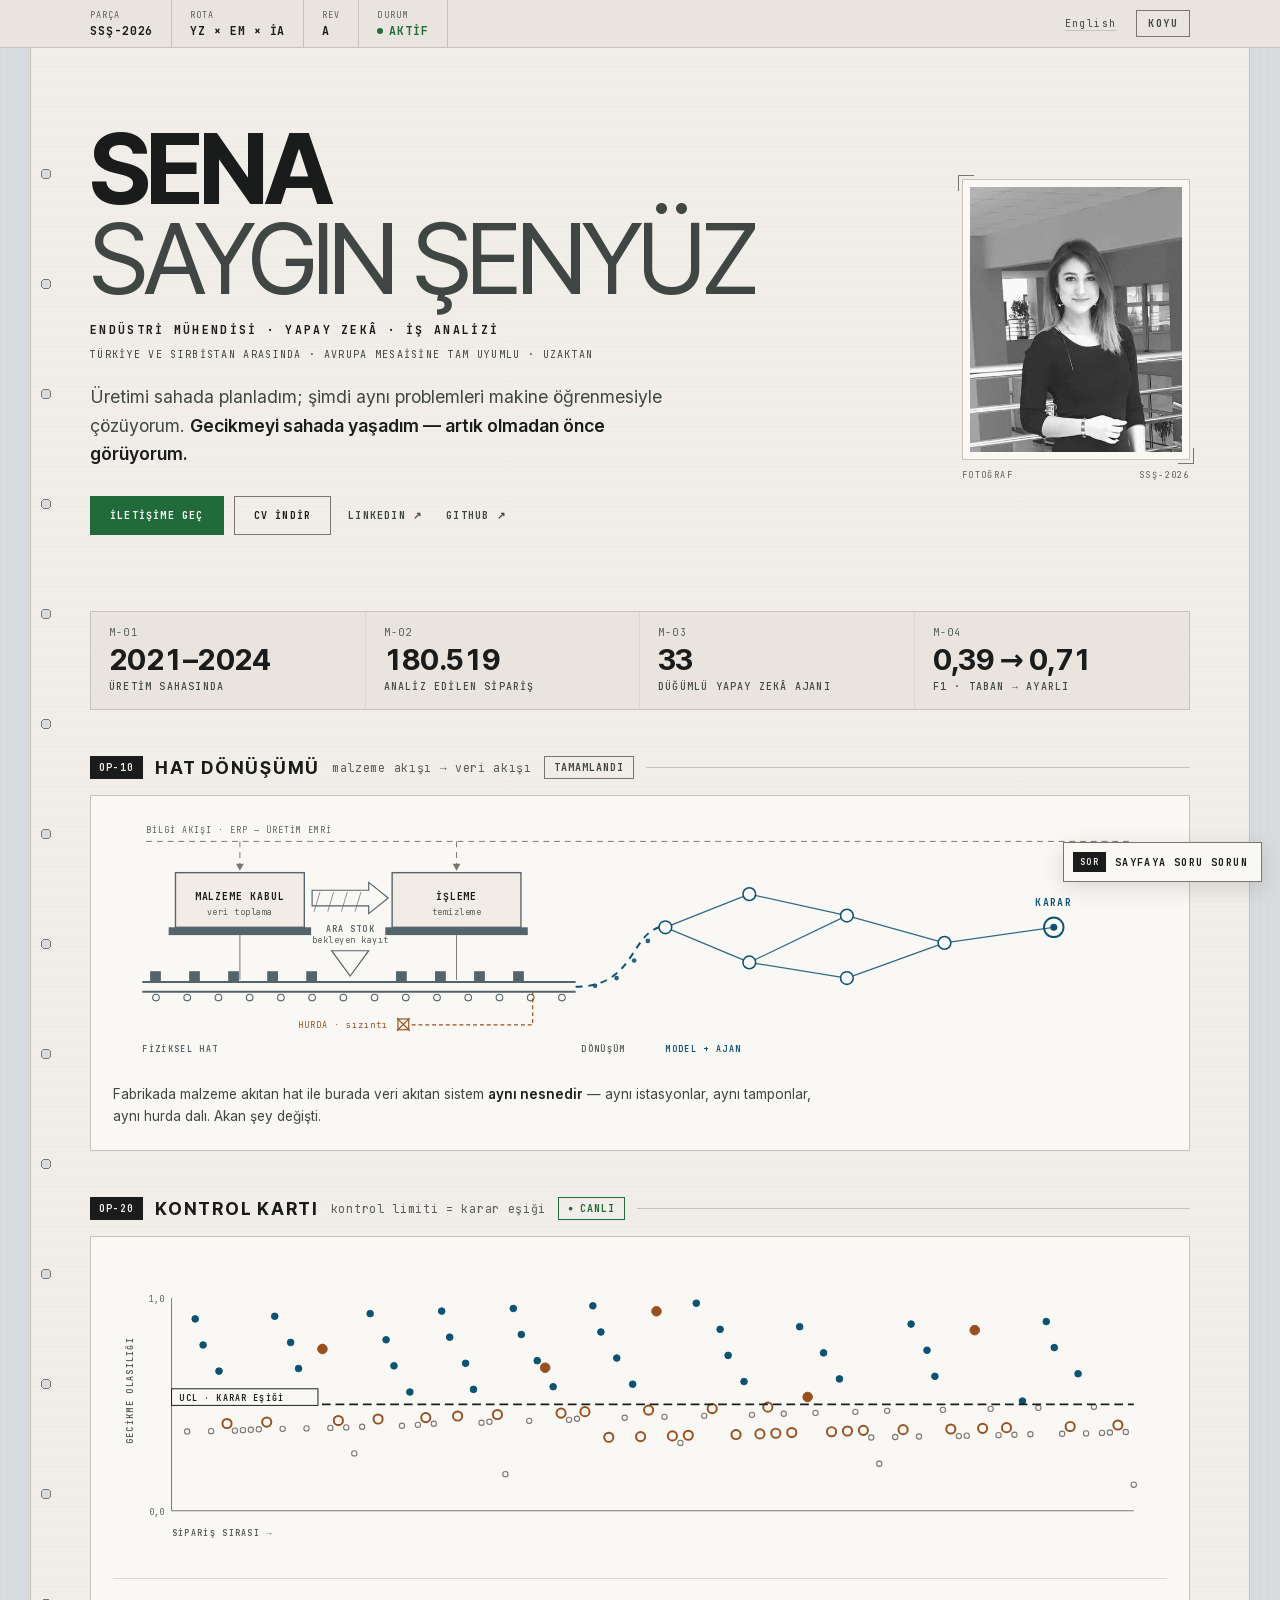
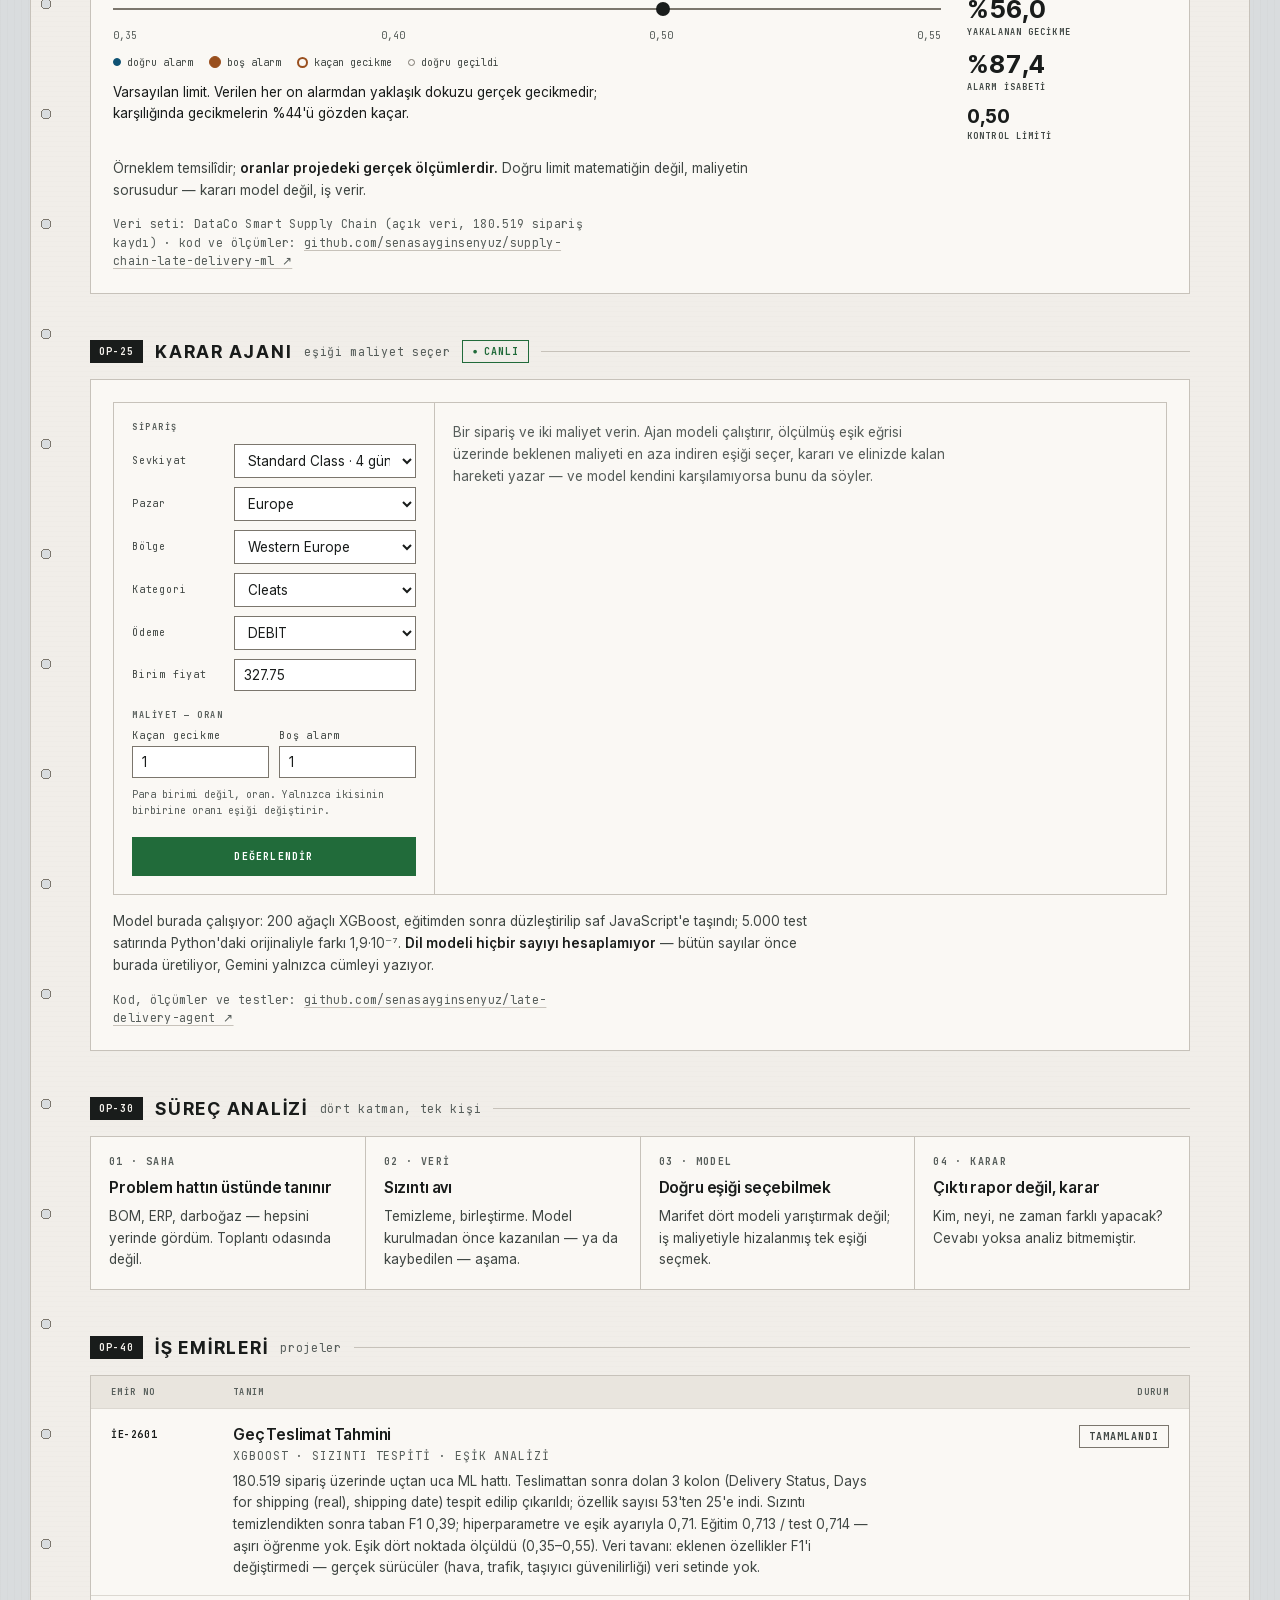
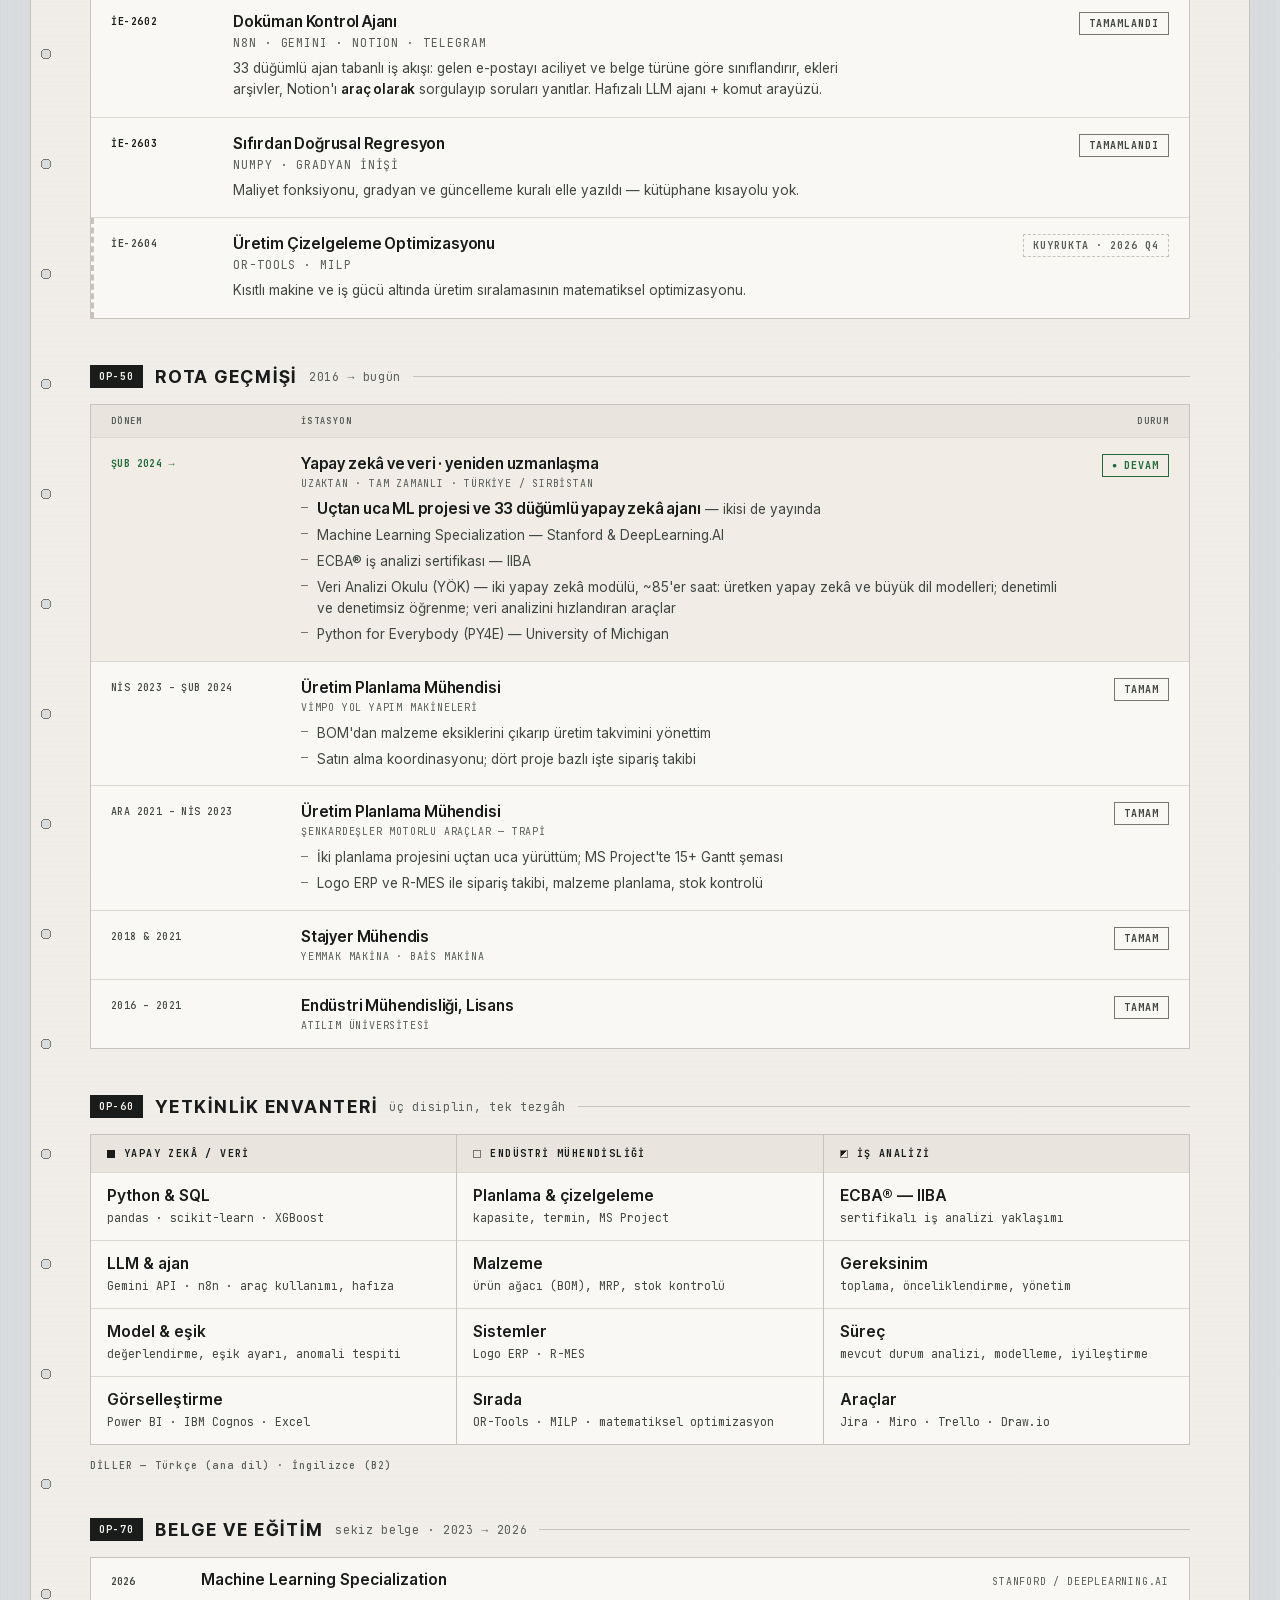
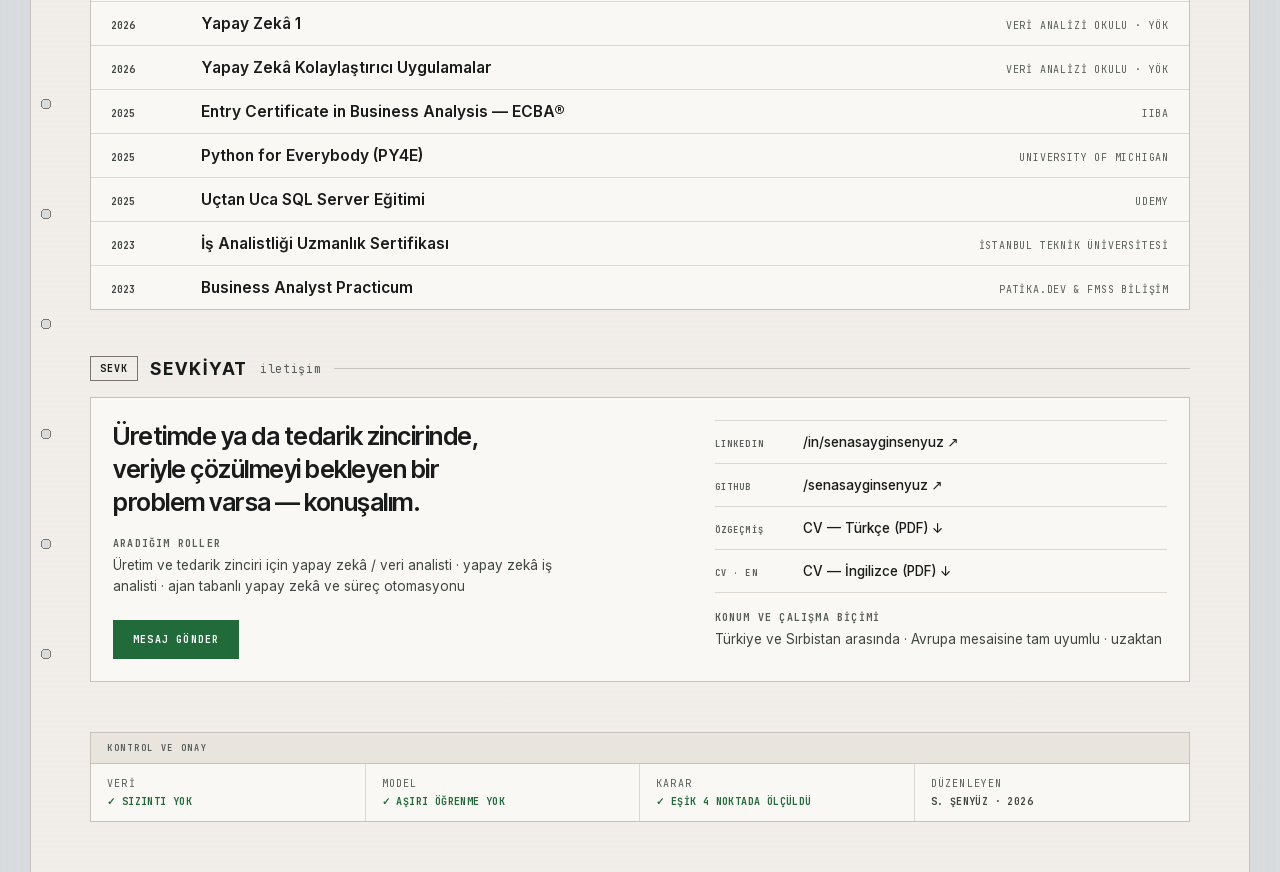
==== commit 93f6ec3f: "Sayfa ajanı sabit köşe kutusuna taşındı İletişim bölümünün dibinde duruyordu; çoğu ziyaretçi görmede" ====
--- a/index.html
+++ b/index.html
@@ -519,26 +519,7 @@
         </ul>
         <p class="ship__r"><i>KONUM VE ÇALIŞMA BİÇİMİ</i>Türkiye ve Sırbistan arasında ·
           Avrupa mesaisine tam uyumlu · uzaktan</p>
-      <div class="qa" id="qa">
-          <p class="qa__t">SAYFAYA SORU SORUN</p>
-          <form class="qa__f" id="qaForm" autocomplete="off">
-            <input id="qaQ" type="text" maxlength="500" placeholder="Örn. hangi modelleri kurdu?"
-              aria-label="Site hakkında sorunuz">
-            <button class="b" type="submit" id="qaGo">SOR</button>
-          </form>
-          <div class="qa__ex">
-            <button type="button" data-q="Hangi makine öğrenmesi projelerini yaptı?">ML projeleri</button>
-            <button type="button" data-q="Üretim planlama deneyimi ne kadar?">saha deneyimi</button>
-            <button type="button" data-q="Hangi araçları ve dilleri kullanıyor?">araçlar</button>
-            <button type="button" data-q="Which roles is she looking for?">roles (EN)</button>
-          </div>
-            <p class="qa__n">Yalnızca bu sitedeki bilgilerden yanıtlar; bilmediğini
-            uydurmaz, bilmediğinde söyler. Telefon ve e-posta paylaşmaz —
-            iletişim LinkedIn ve yandaki form üzerinden.</p>
-        </div>
-      </div>
-
-      <p class="qa__a" id="qaA"></p>
+      </div>
     </div>
   </section>
 
@@ -555,6 +536,36 @@
     </div>
   </footer>
 </main>
+
+<!-- ══ SAYFA AJANI — sabit köşe ══ -->
+<div class="ajan" id="ajan">
+  <button class="ajan__ac" id="ajanAc" type="button" aria-expanded="false" aria-controls="ajanPanel">
+    <span class="ajan__tag">SOR</span>SAYFAYA SORU SORUN
+  </button>
+
+  <section class="ajan__p" id="ajanPanel" role="dialog" aria-label="Sayfaya soru sorun" hidden>
+    <header class="ajan__h">
+      <b>SAYFA AJANI</b>
+      <button type="button" id="ajanKapat" aria-label="Kapat">&#10005;</button>
+    </header>
+
+    <div class="ajan__g">
+      <div class="qa__ex">
+        <button type="button" data-q="Hangi makine öğrenmesi projelerini yaptı?">ML projeleri</button>
+        <button type="button" data-q="Üretim planlama deneyimi ne kadar?">saha deneyimi</button>
+        <button type="button" data-q="Hangi araçları ve dilleri kullanıyor?">araçlar</button>
+        <button type="button" data-q="Which roles is she looking for?">roles (EN)</button>
+      </div>
+      <p class="qa__a" id="qaA" aria-live="polite"></p>
+    </div>
+
+    <form class="qa__f" id="qaForm" autocomplete="off">
+      <input id="qaQ" type="text" maxlength="500" placeholder="Örn. hangi modelleri kurdu?" aria-label="Site hakkında sorunuz">
+      <button class="b" type="submit" id="qaGo">SOR</button>
+    </form>
+    <p class="qa__n">Yalnızca bu sitedeki bilgilerden yanıtlar; bilmediğini uydurmaz, bilmediğinde söyler. Telefon ve e-posta paylaşmaz.</p>
+  </section>
+</div>
 
 <dialog class="modal" id="formModal" aria-labelledby="mformT">
   <form class="mform" id="mform" action="https://formspree.io/f/mzdnypzo" method="POST">
--- a/site.css
+++ b/site.css
@@ -365,6 +365,8 @@
   letter-spacing:.03em;color:var(--ink);overflow-wrap:anywhere}
 .ag__h{margin-top:18px;padding-top:13px;border-top:1px solid var(--rule);
   font:700 var(--m1) var(--mono);letter-spacing:.18em;color:var(--faint)}
+/* cümleyi yazan modelin künyesi — başlıktan bir ton soluk */
+.ag__h s{text-decoration:none;font-weight:400;opacity:.72}
 .ag__cf{margin-top:10px;display:grid;gap:1px;background:var(--rule);border:1px solid var(--rule)}
 .ag__cf li{display:grid;grid-template-columns:minmax(0,1fr) 62px 62px;gap:10px;
   align-items:baseline;background:var(--pan);padding:9px 12px;
@@ -392,28 +394,63 @@
   .ag__cf li{grid-template-columns:minmax(0,1fr) 56px;row-gap:2px}
   .ag__cf s{grid-column:2}}
 
-/* ══ site asistanı ══ */
-/* asistan sağ sütunda, bağlantıların altında — o sütun iletişim kanalları sütunu */
-.qa{margin-top:22px;padding-top:18px;border-top:1px solid var(--rule)}
-.qa__t{font:700 var(--m2) var(--mono);letter-spacing:.14em;color:var(--faint)}
-.qa__f{margin-top:11px;display:grid;grid-template-columns:minmax(0,1fr) auto;gap:9px}
-.qa input{width:100%;min-width:0;background:var(--field);border:1px solid var(--edge);
-  color:var(--ink);font:400 var(--t1) var(--sans);padding:9px 11px}
-.qa input:focus-visible{outline:2px solid var(--acc);outline-offset:1px}
-/* Yanıt iki sütunun ALTINDA, tam genişlikte: soru kutusu kanallar sütununda
-   dursun ama uzun yanıt o dar sütunu 1200px'e uzatmasın — sol sütunun altında
-   kalan boşluğu da bu doldurur. */
-.qa__a{grid-column:1/-1;margin-top:2px;padding-top:18px;border-top:1px solid var(--rule);
-  font-size:var(--t1);line-height:1.65;color:var(--ink);max-width:64ch;white-space:pre-wrap}
-.qa__a:empty{display:none}
-.qa__ex{margin-top:10px;display:flex;gap:7px;flex-wrap:wrap}
+/* ══ sayfa ajanı — sabit köşe ══
+   Hazır sohbet balonu değil: köşeli, mono künyeli, panelin dokusunda. Yuvarlak
+   mavi kabarcık sayfadaki tek şablon öğe olurdu. */
+/* column-reverse: düğme DOM'da önce (denetim, açtığı şeyden önce gelmeli) ama
+   ekranda altta dursun, panel yukarı doğru açılsın. */
+.ajan{position:fixed;right:18px;bottom:18px;z-index:70;
+  display:flex;flex-direction:column-reverse;align-items:flex-end;gap:10px}
+.ajan__ac{display:inline-flex;align-items:center;gap:9px;cursor:pointer;
+  padding:9px 13px 9px 9px;background:var(--pan);border:1px solid var(--edge);
+  color:var(--ink);font:700 var(--m2) var(--mono);letter-spacing:.14em;
+  box-shadow:0 6px 22px var(--shade);
+  transition:border-color .2s var(--e),color .2s var(--e)}
+.ajan__ac:hover{border-color:var(--acc);color:var(--acc)}
+.ajan__tag{flex:none;padding:4px 7px;background:var(--ink);color:var(--bg);
+  font:700 var(--m1) var(--mono);letter-spacing:.14em}
+.ajan__ac:hover .ajan__tag{background:var(--acc);color:var(--onacc)}
+.ajan.is-open .ajan__ac{border-color:var(--acc);color:var(--acc)}
+
+.ajan__p{width:min(392px,calc(100vw - 36px));background:var(--pan);
+  border:1px solid var(--rule2);box-shadow:0 14px 44px var(--shade);
+  display:flex;flex-direction:column;max-height:min(560px,calc(100vh - 120px))}
+.ajan__p[hidden]{display:none}
+.ajan__h{display:flex;align-items:center;justify-content:space-between;gap:12px;
+  padding:10px 8px 10px 14px;background:var(--head);border-bottom:1px solid var(--rule2)}
+.ajan__h b{font:700 var(--m2) var(--mono);letter-spacing:.18em;color:var(--ink)}
+.ajan__h button{width:30px;height:30px;display:grid;place-items:center;cursor:pointer;
+  background:none;border:0;color:var(--soft);font-size:15px}
+.ajan__h button:hover{color:var(--ink)}
+/* yanıt uzayınca panel değil bu alan kayar */
+.ajan__g{padding:14px;overflow-y:auto;min-height:0;
+  overscroll-behavior:contain;-webkit-overflow-scrolling:touch}
+
+.qa__ex{display:flex;gap:7px;flex-wrap:wrap}
 .qa__ex button{background:none;border:1px solid var(--rule2);color:var(--soft);cursor:pointer;
   font:400 var(--m2) var(--mono);letter-spacing:.06em;padding:5px 9px}
 .qa__ex button:hover{border-color:var(--acc);color:var(--acc)}
-.qa__n{margin-top:12px;font:400 var(--m2)/1.6 var(--mono);color:var(--faint);max-width:56ch}
+.qa__a{margin-top:13px;font-size:var(--t1);line-height:1.65;color:var(--ink);
+  white-space:pre-wrap}
+.qa__a:empty{display:none}
+.qa__f{display:grid;grid-template-columns:minmax(0,1fr) auto;gap:8px;
+  padding:12px 14px;border-top:1px solid var(--rule)}
+.ajan input{width:100%;min-width:0;background:var(--field);border:1px solid var(--edge);
+  color:var(--ink);font:400 var(--t1) var(--sans);padding:9px 11px}
+.ajan input:focus-visible{outline:2px solid var(--acc);outline-offset:1px}
+.ajan .b{padding:9px 14px}
+.qa__n{padding:0 14px 13px;font:400 var(--m2)/1.6 var(--mono);color:var(--faint)}
+
+/* dar ekranda köşe kutusu değil, alttan açılan tam genişlik tabaka */
+@media(max-width:560px){
+  .ajan{right:12px;left:12px;bottom:12px;align-items:stretch}
+  .ajan__p{order:0}
+  .ajan__ac{justify-content:center}
+  .ajan__p{width:auto;max-height:calc(100vh - 128px)}
+}
 
 /* Betik ya da uç nokta yoksa bölüm sessizce düşer; sayfa okunur kalır. */
-.no-js #op25,.no-js .qa{display:none}
+.no-js #op25,.no-js .ajan{display:none}
 
 /* ══ OP-30 katmanlar ══ */
 .lay{display:grid;grid-template-columns:repeat(4,1fr);gap:1px;background:var(--rule2);
@@ -593,7 +630,7 @@
   .rc,.punch,.atla,#formOpen,.ckui,.shint,.modal,.hero__cta{display:none!important}
   /* Kâğıtta tıklanacak bir şey yok: form ve asistan düşer, ajanı anlatan
      paragraf ve depo bağlantısı kalır. */
-  .ag,.qa__f,.qa__ex,.qa__a{display:none!important}
+  .ag,.ajan{display:none!important}
   #op25 .st--live{display:none!important}
   .js .yedek{display:block}
   .wrap{max-width:none;padding:0 12mm}
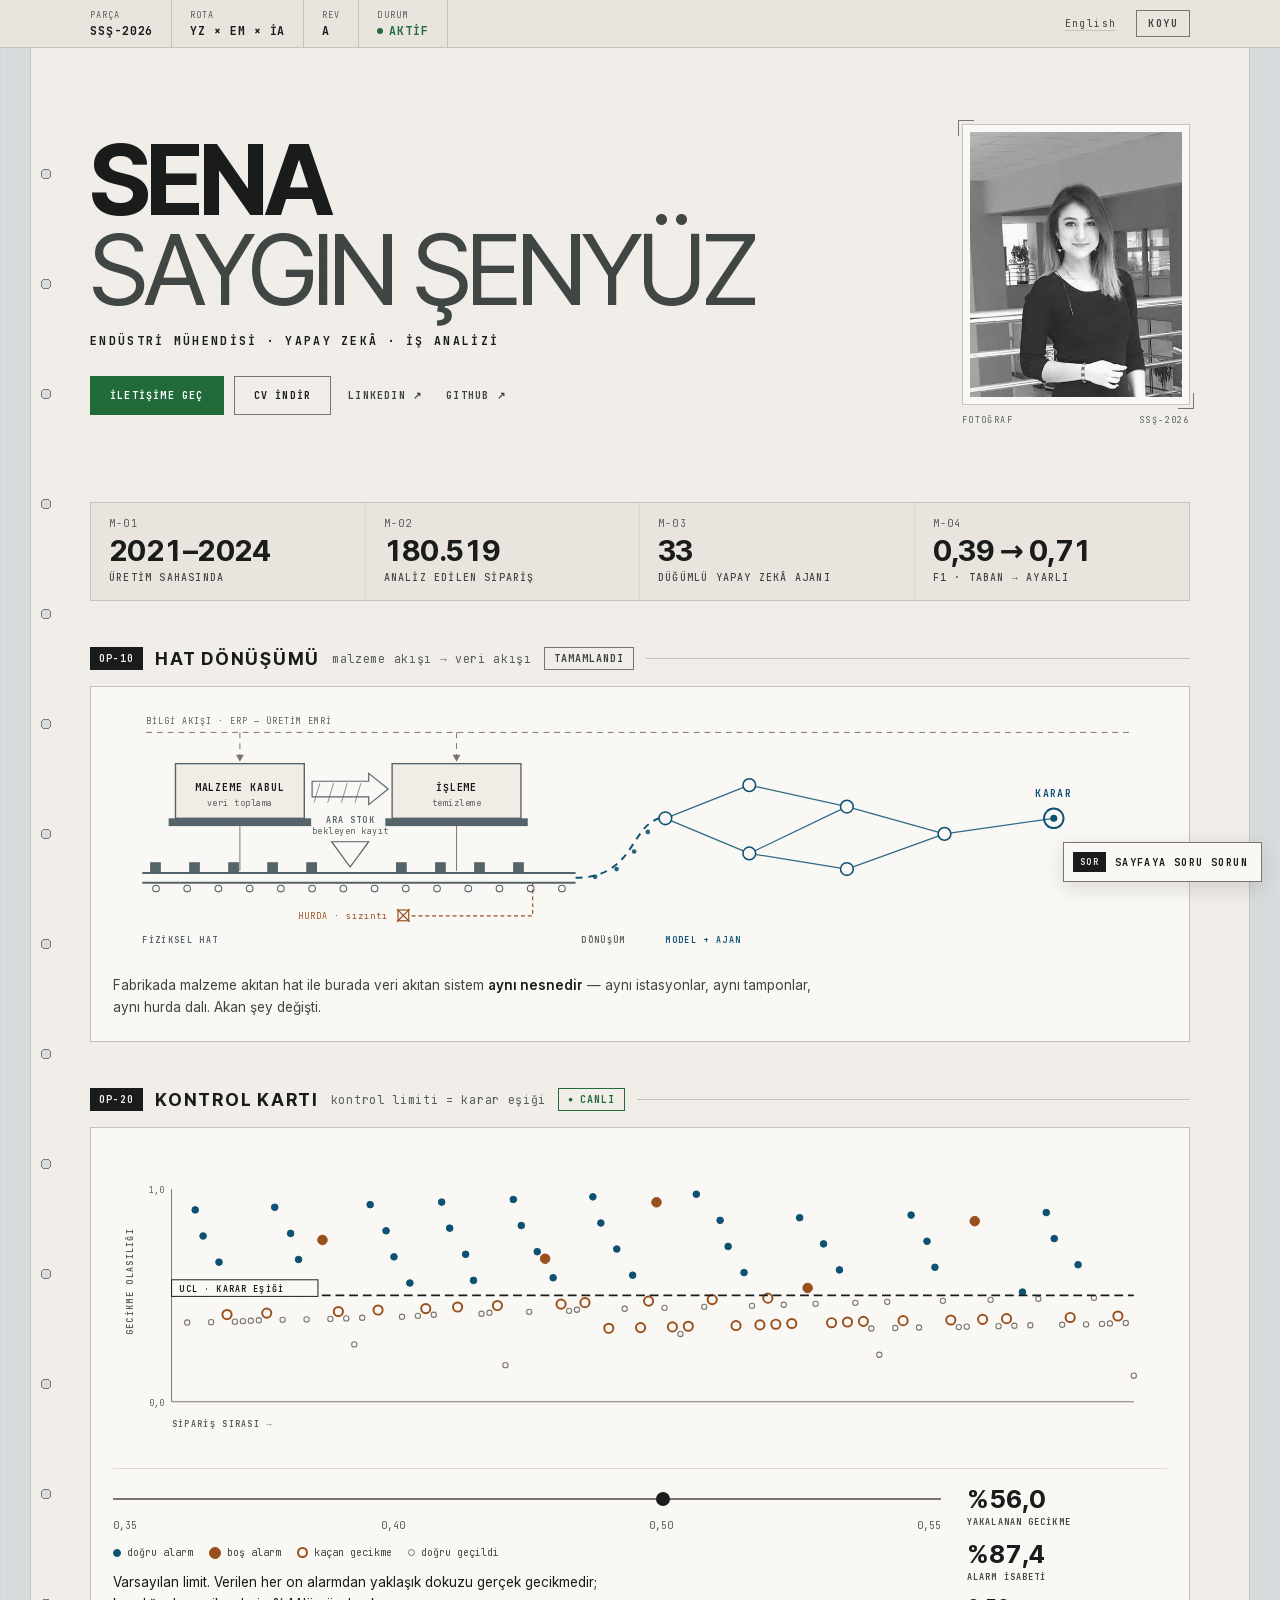
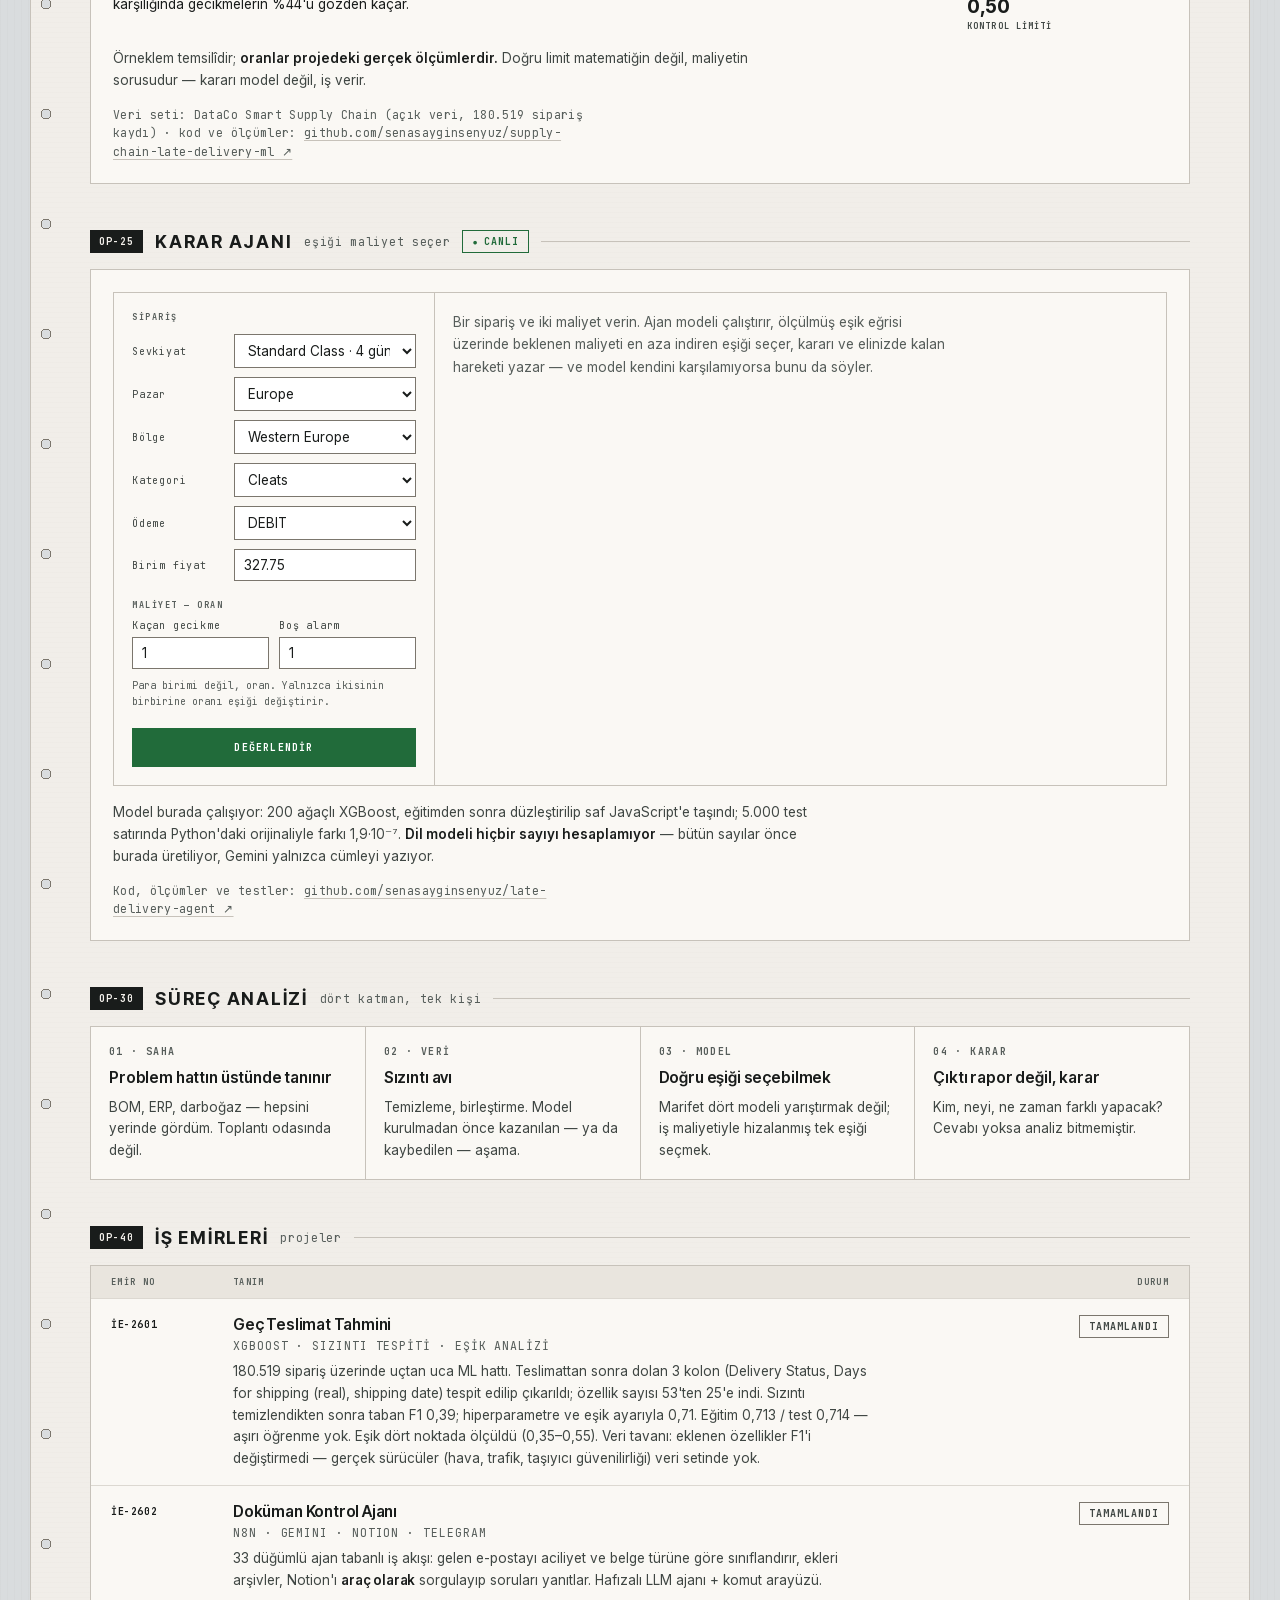
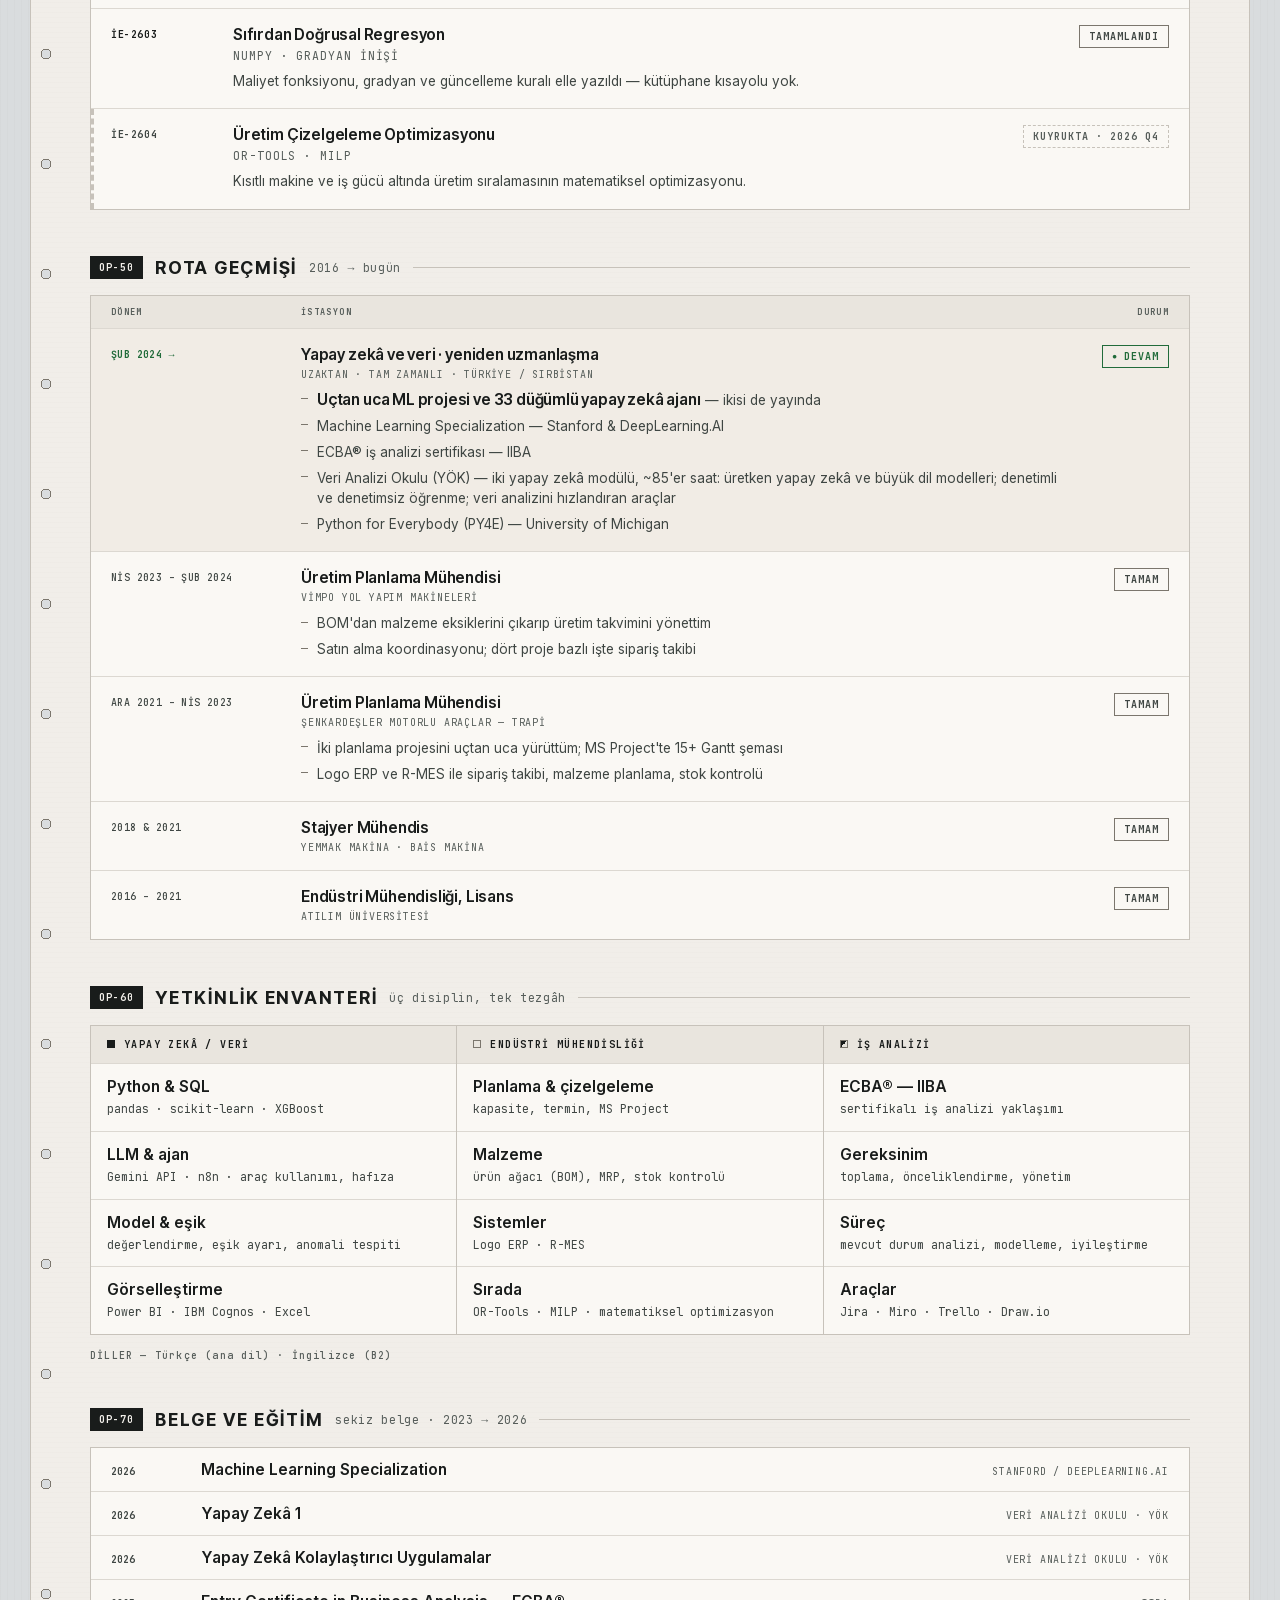
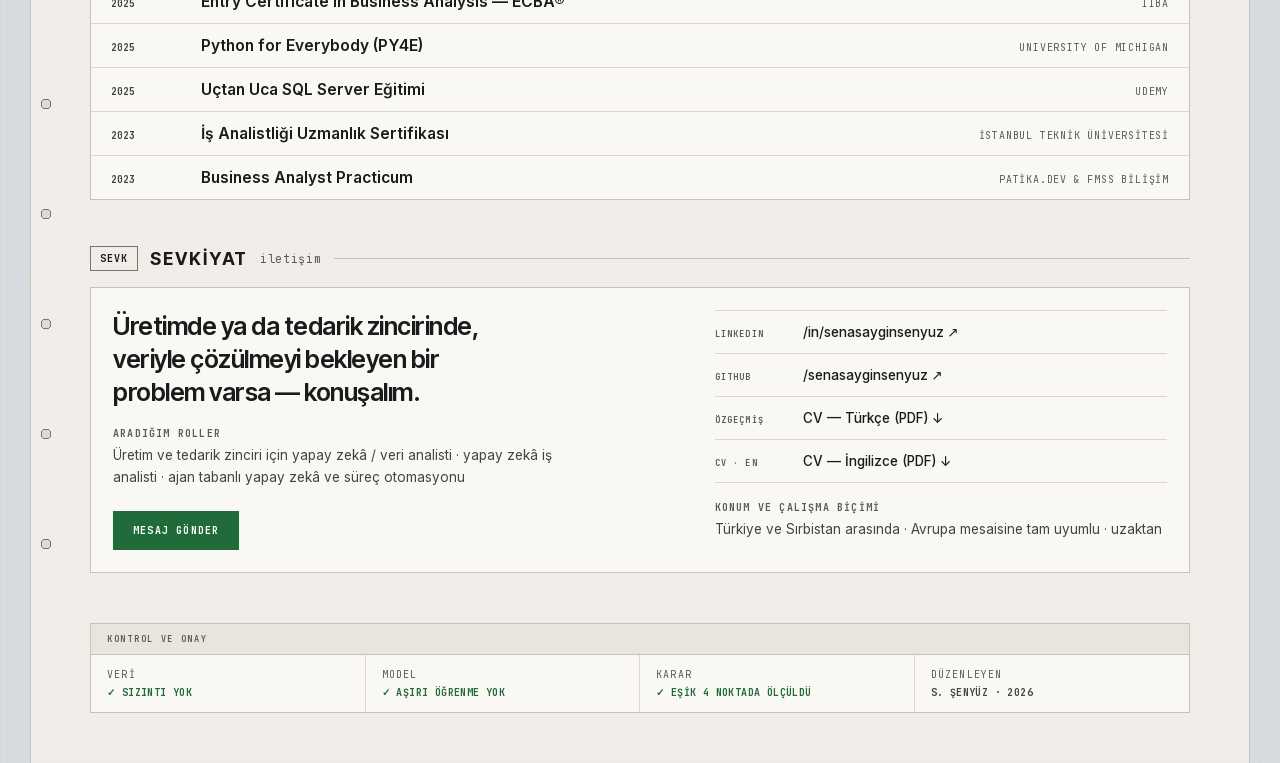
==== commit 631b1646: "Hero'dan konum satırı ve tanıtım cümlesi kaldırıldı Kullanıcı isteği. Hero artık isim, rol şeridi, d" ====
--- a/index.html
+++ b/index.html
@@ -61,9 +61,6 @@
     <div>
       <h1 class="hero__name">SENA <br><span>SAYGIN ŞENYÜZ</span></h1>
       <p class="hero__role">ENDÜSTRİ MÜHENDİSİ · YAPAY ZEKÂ · İŞ ANALİZİ</p>
-      <p class="hero__loc">TÜRKİYE VE SIRBİSTAN ARASINDA · AVRUPA MESAİSİNE TAM UYUMLU · UZAKTAN</p>
-      <p class="hero__lead">Üretimi sahada planladım; şimdi aynı problemleri makine öğrenmesiyle
-        çözüyorum. <b>Gecikmeyi sahada yaşadım — artık olmadan önce görüyorum.</b></p>
       <nav class="hero__cta">
         <a class="b b--fill" href="#sevkiyat">İLETİŞİME GEÇ</a>
         <a class="b" href="assets/Sena_Saygin_Senyuz_CV_TR.pdf" hreflang="tr" download>CV İNDİR</a>
--- a/site.css
+++ b/site.css
@@ -152,9 +152,6 @@
 .hero__name span{display:block;font-weight:400;color:var(--soft)}
 .hero__role{margin-top:18px;font:700 var(--m3) var(--mono);letter-spacing:.2em;color:var(--ink)}
 /* konum ve çalışma biçimi — rota kartı künye dili */
-.hero__loc{margin-top:9px;font:400 var(--m2)/1.7 var(--mono);letter-spacing:.13em;color:var(--soft)}
-.hero__lead{margin-top:20px;max-width:54ch;color:var(--soft);font-size:var(--t3)}
-.hero__lead b{color:var(--ink);font-weight:600}
 .hero__cta{margin-top:28px;display:flex;gap:10px;flex-wrap:wrap;align-items:center}
 /* background:none olmazsa <button class="b"> tarayıcının gri düğme dolgusunu
    alır; sınıf bugüne dek yalnızca <a> üzerinde kullanıldığı için görünmüyordu. */
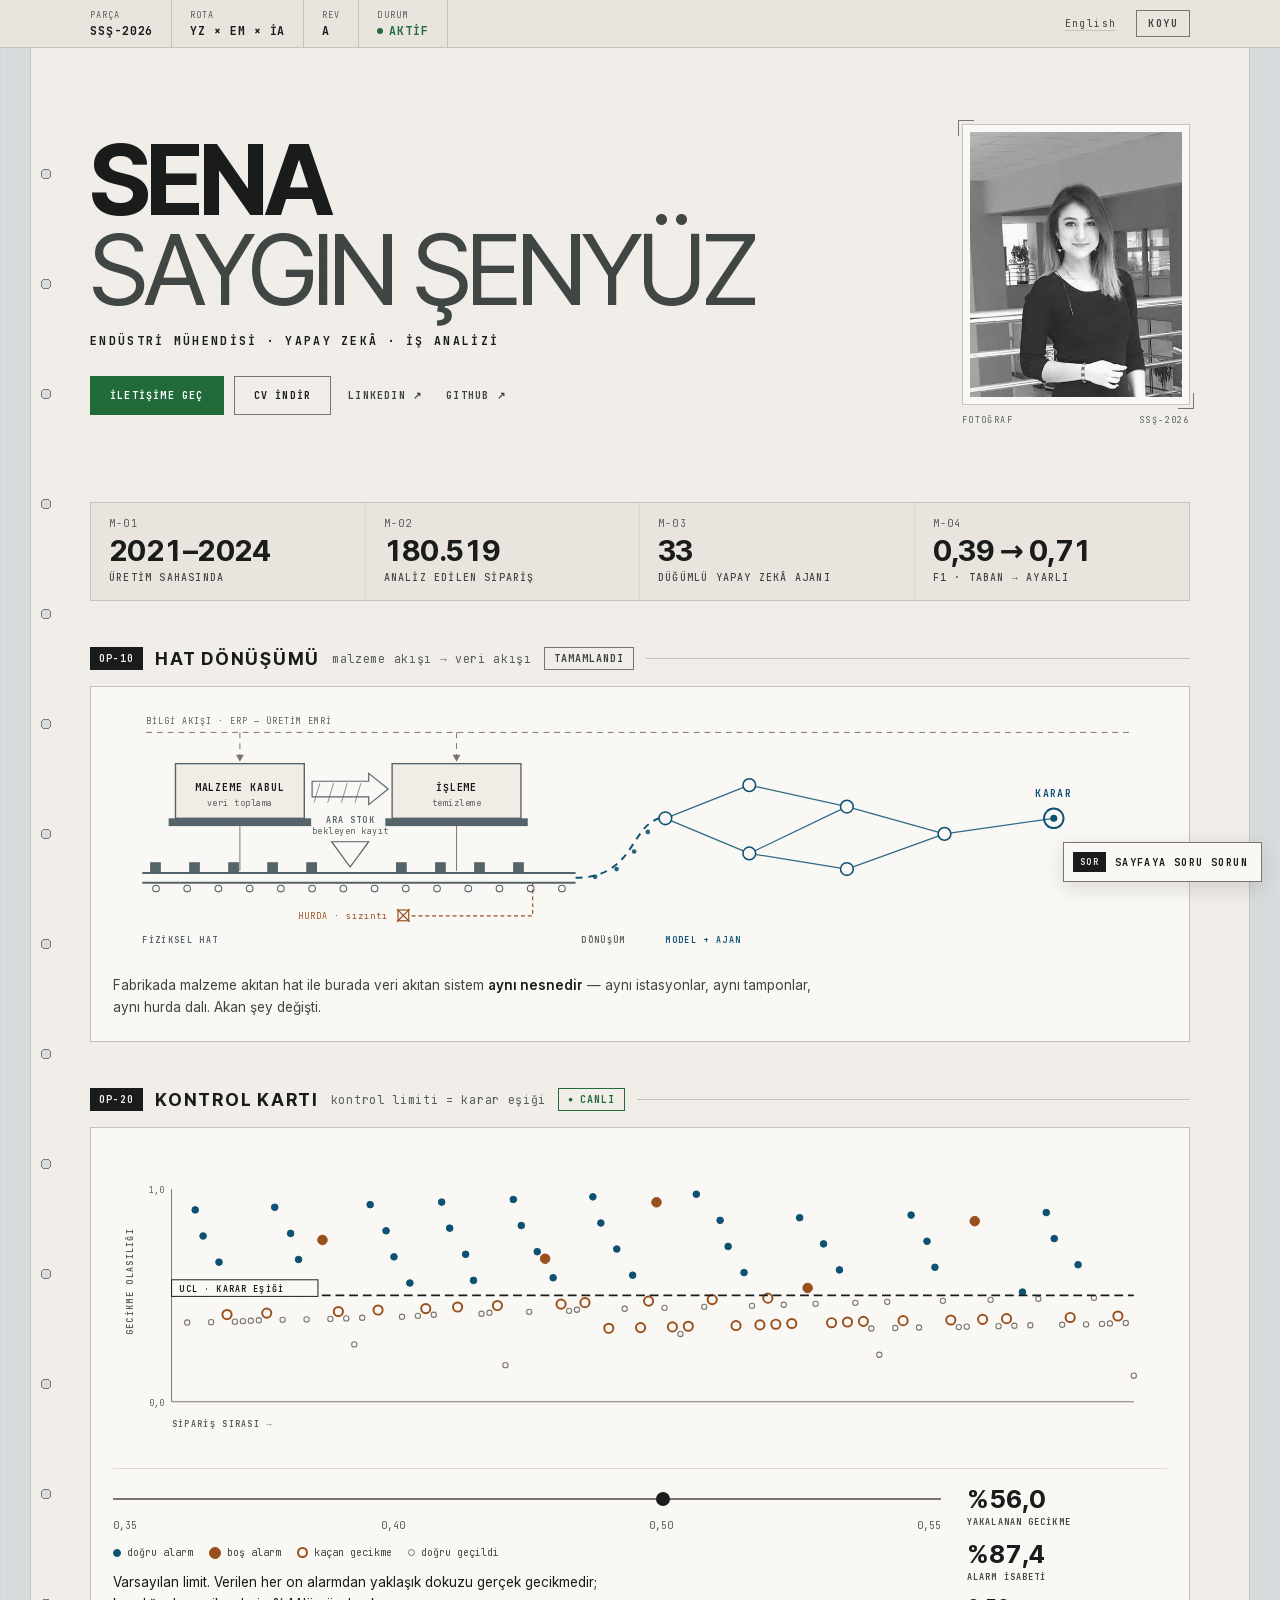
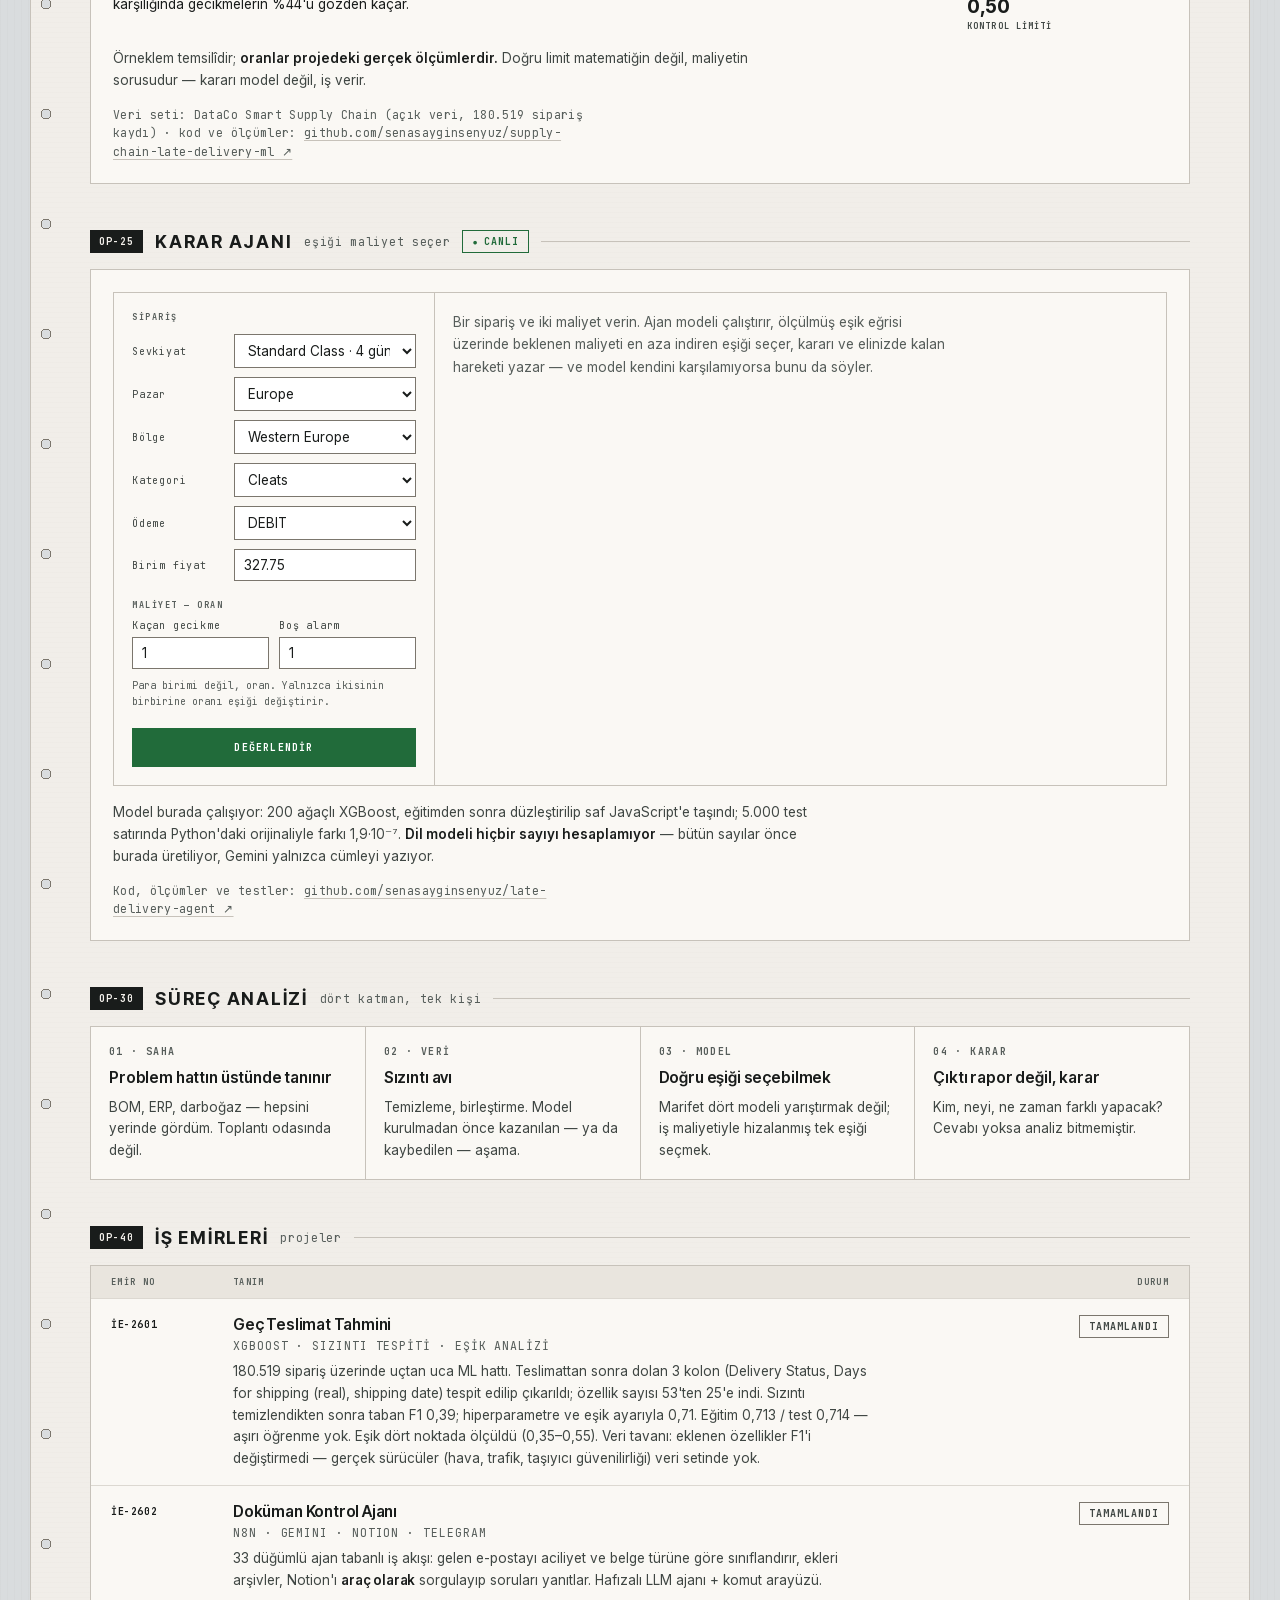
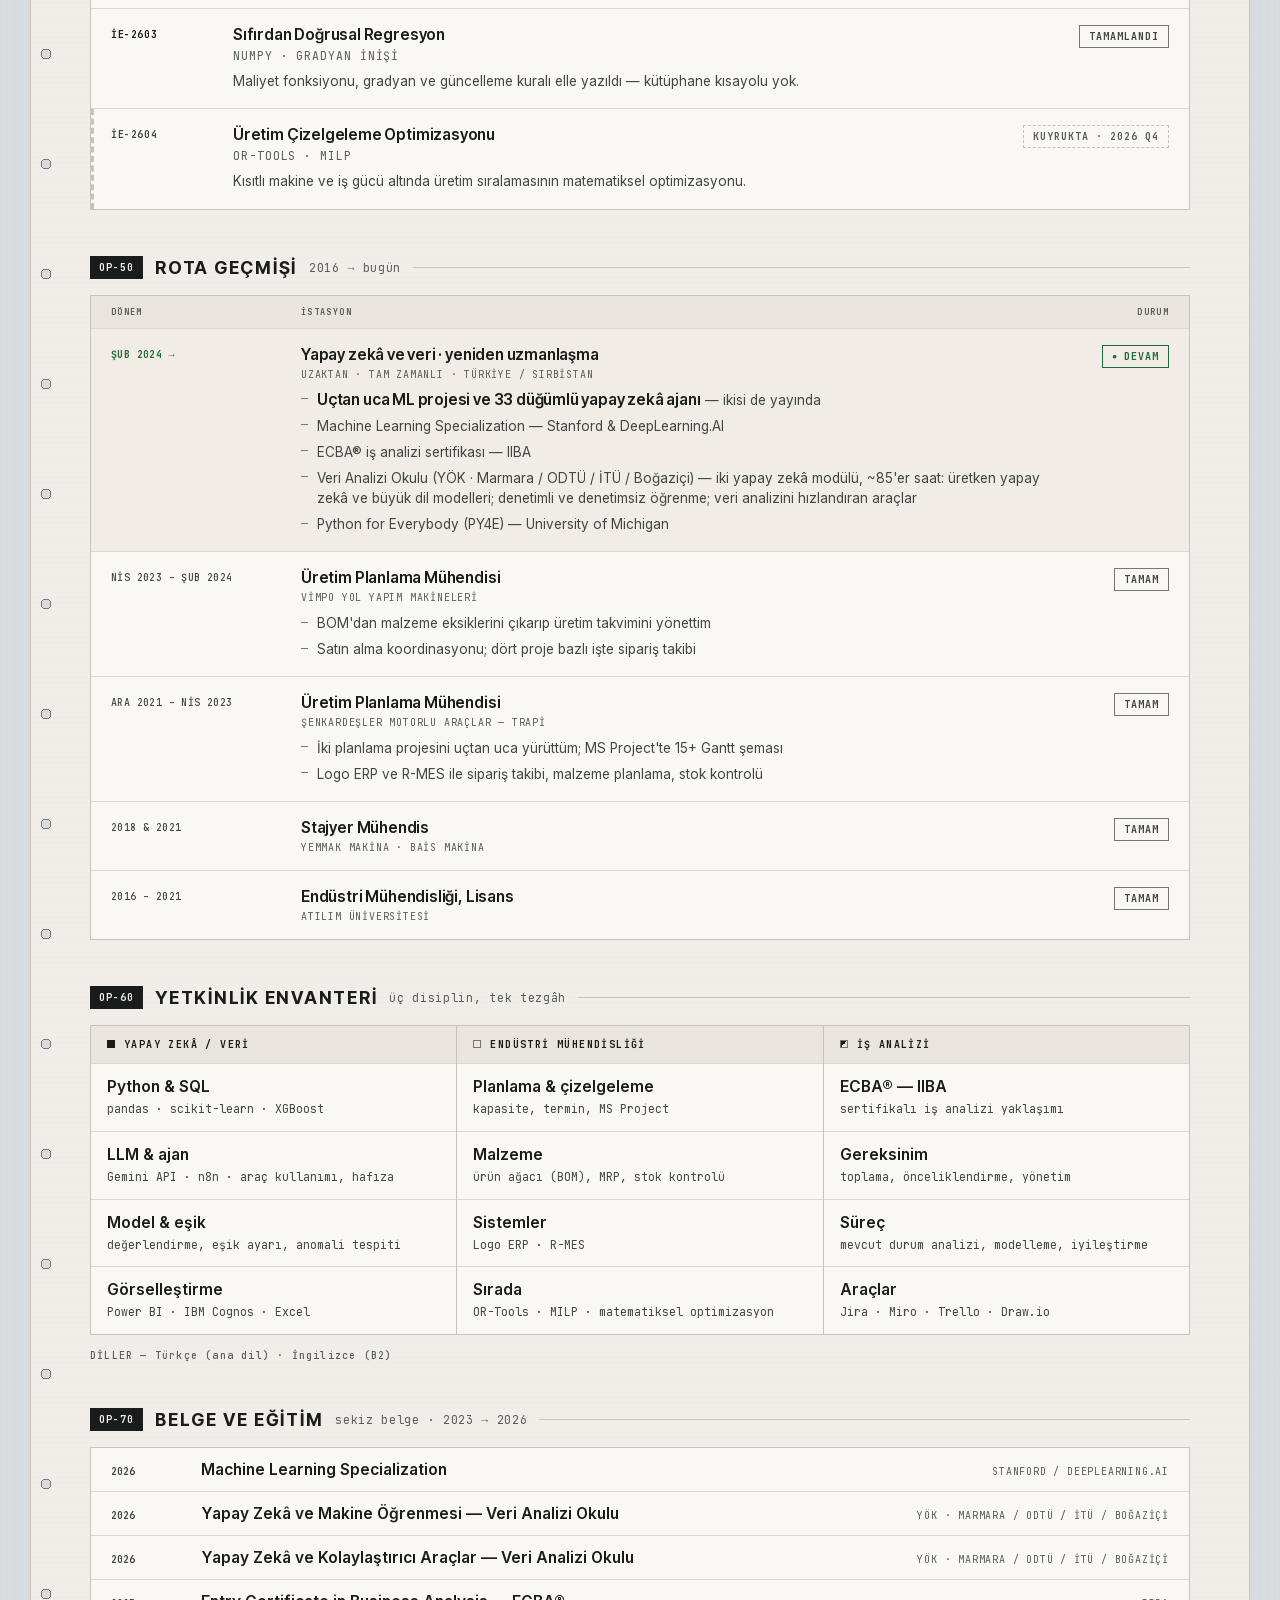
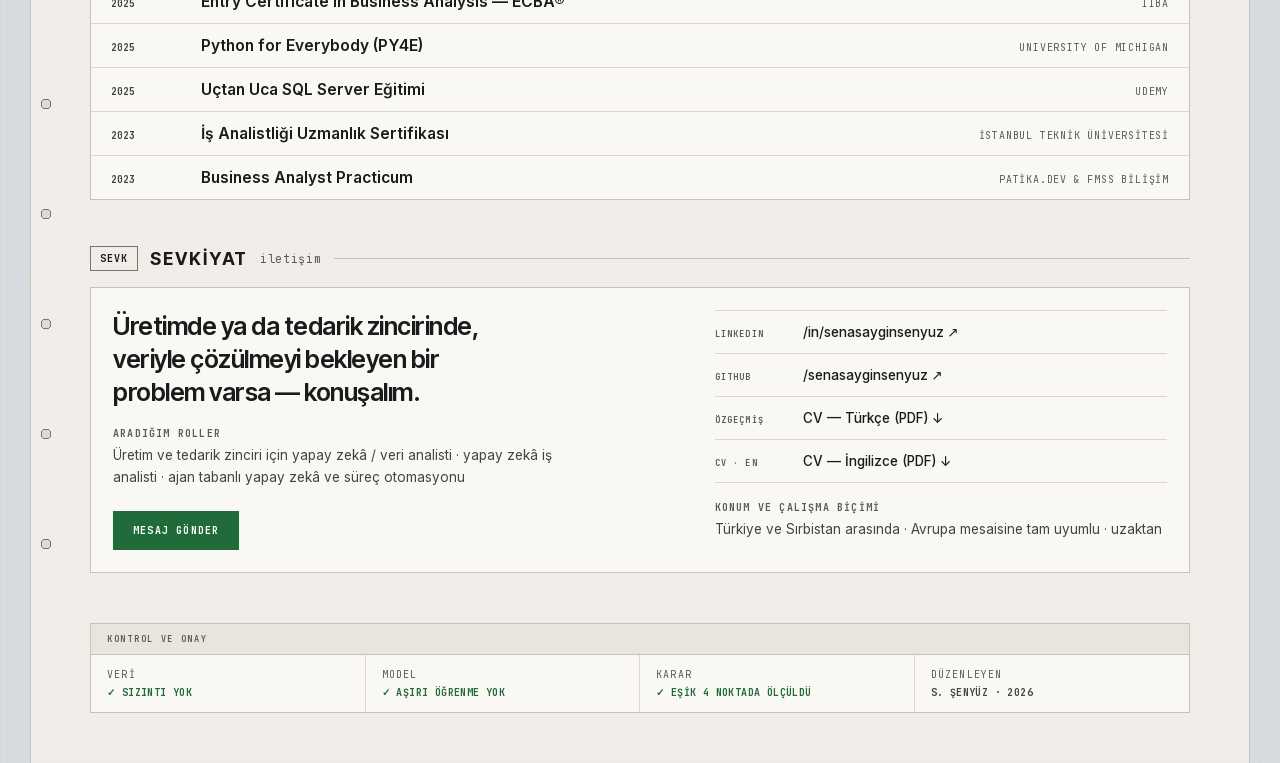
==== commit 12d5116c: "Sertifika programlarının tam adları; tanıtım cümlesi paylaşım kartından da kaldırıldı Veri Analizi O" ====
--- a/index.html
+++ b/index.html
@@ -18,7 +18,7 @@
 <meta property="og:url" content="https://senasayginsenyuz.com/">
 <meta property="og:site_name" content="Sena Saygın Şenyüz">
 <meta property="og:title" content="Sena Saygın Şenyüz — Endüstri mühendisi · Yapay zekâ · İş analizi">
-<meta property="og:description" content="Gecikmeyi sahada yaşadım — artık olmadan önce görüyorum. 180.519 siparişlik tedarik zinciri kaydında geç teslimat tahmini: F1 0,39 → 0,71.">
+<meta property="og:description" content="180.519 siparişlik tedarik zinciri kaydında geç teslimat tahmini: F1 0,39 → 0,71. Maliyet yapısına göre eşiğini seçen, kendi katkısının olmadığı yeri söyleyen canlı karar ajanı.">
 <meta property="og:image" content="https://senasayginsenyuz.com/assets/og.png">
 <meta property="og:image:width" content="1200">
 <meta property="og:image:height" content="630">
@@ -417,7 +417,8 @@
           <ul><li><b>Uçtan uca ML projesi ve 33 düğümlü yapay zekâ ajanı</b> — ikisi de yayında</li>
               <li>Machine Learning Specialization — Stanford &amp; DeepLearning.AI</li>
               <li>ECBA® iş analizi sertifikası — IIBA</li>
-              <li>Veri Analizi Okulu (YÖK) — iki yapay zekâ modülü, ~85'er saat:
+              <li>Veri Analizi Okulu (YÖK · Marmara / ODTÜ / İTÜ / Boğaziçi) — iki yapay zekâ
+                modülü, ~85'er saat:
                 üretken yapay zekâ ve büyük dil modelleri; denetimli ve denetimsiz öğrenme;
                 veri analizini hızlandıran araçlar</li>
               <li>Python for Everybody (PY4E) — University of Michigan</li></ul></span>
@@ -484,8 +485,8 @@
     <h2 class="oph"><span class="opn">OP-70</span>BELGE VE EĞİTİM<em>sekiz belge · 2023 → 2026</em></h2>
     <div class="pan">
       <div class="cert"><span>2026</span><b>Machine Learning Specialization</b><i>STANFORD / DEEPLEARNING.AI</i></div>
-      <div class="cert"><span>2026</span><b>Yapay Zekâ 1</b><i>VERİ ANALİZİ OKULU · YÖK</i></div>
-      <div class="cert"><span>2026</span><b>Yapay Zekâ Kolaylaştırıcı Uygulamalar</b><i>VERİ ANALİZİ OKULU · YÖK</i></div>
+      <div class="cert"><span>2026</span><b>Yapay Zekâ ve Makine Öğrenmesi — Veri Analizi Okulu</b><i>YÖK · MARMARA / ODTÜ / İTÜ / BOĞAZİÇİ</i></div>
+      <div class="cert"><span>2026</span><b>Yapay Zekâ ve Kolaylaştırıcı Araçlar — Veri Analizi Okulu</b><i>YÖK · MARMARA / ODTÜ / İTÜ / BOĞAZİÇİ</i></div>
       <div class="cert"><span>2025</span><b>Entry Certificate in Business Analysis — ECBA®</b><i>IIBA</i></div>
       <div class="cert"><span>2025</span><b>Python for Everybody (PY4E)</b><i>UNIVERSITY OF MICHIGAN</i></div>
       <div class="cert"><span>2025</span><b>Uçtan Uca SQL Server Eğitimi</b><i>UDEMY</i></div>
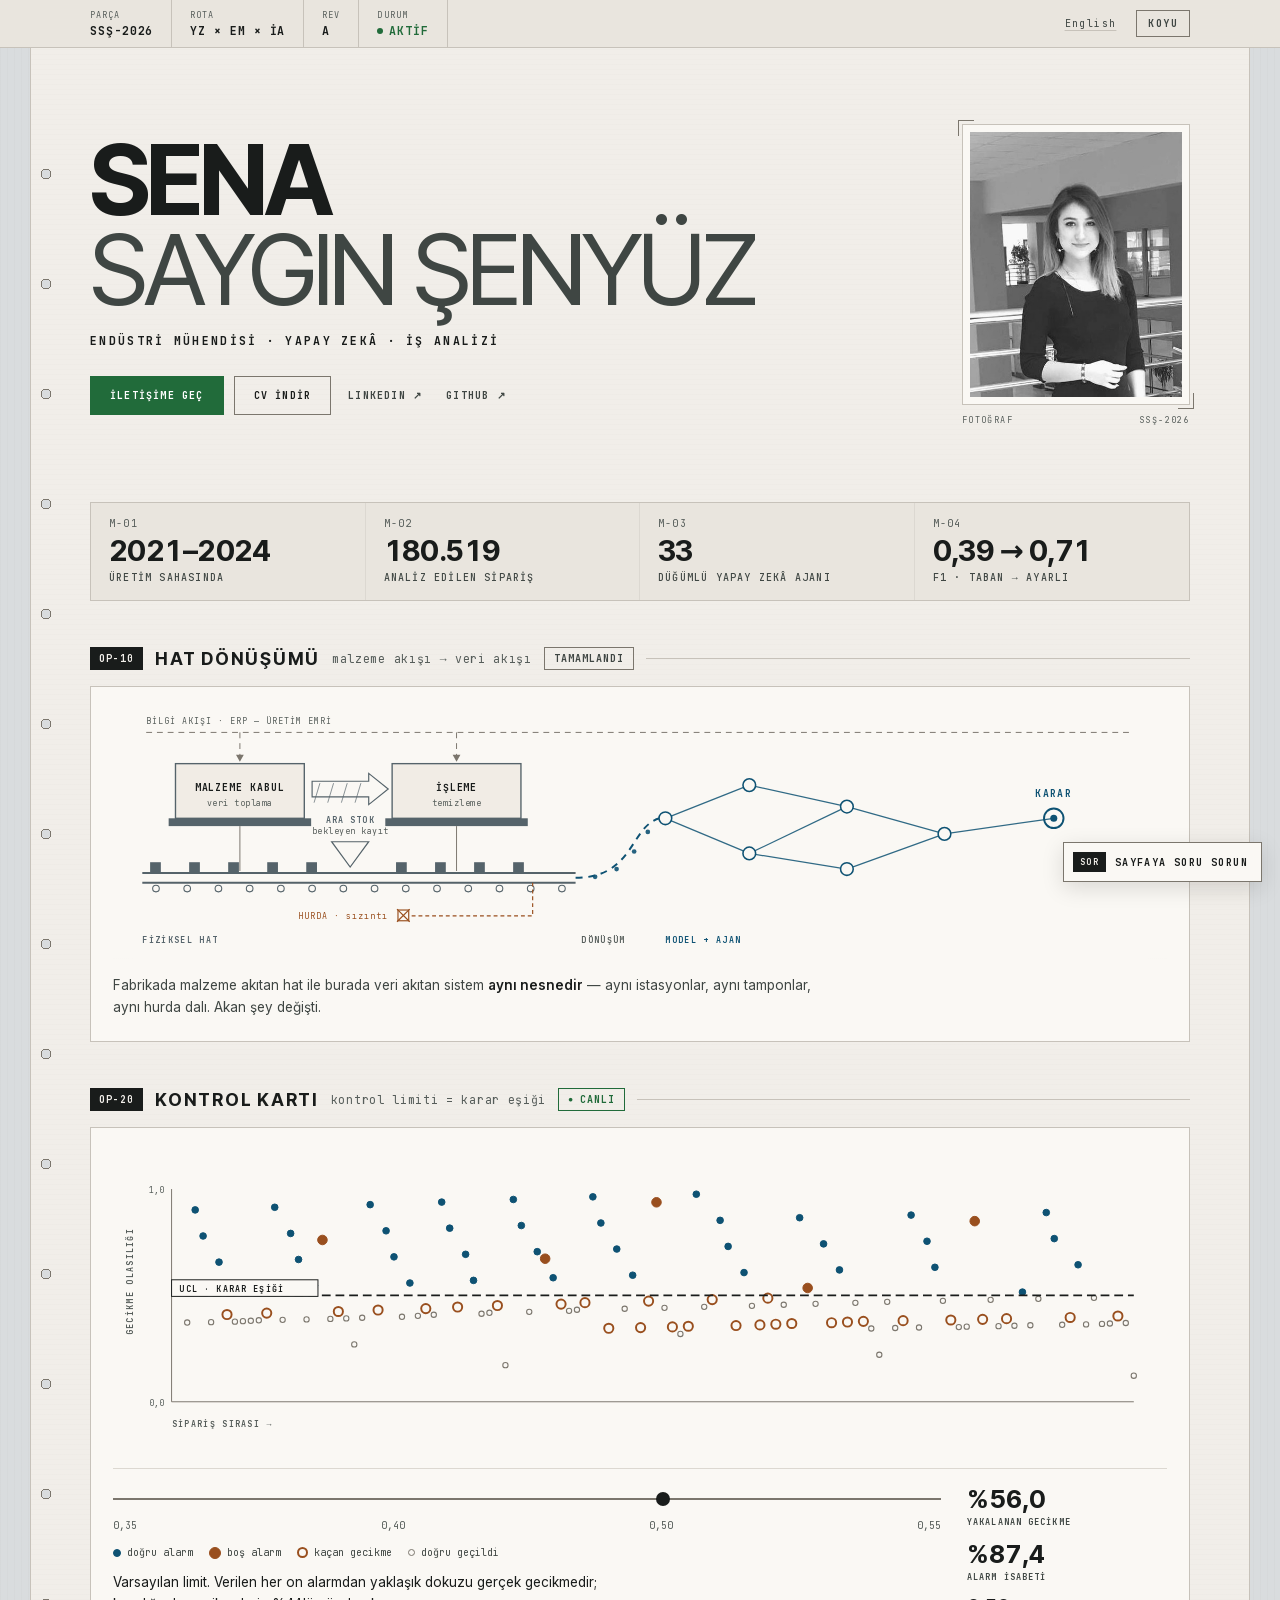
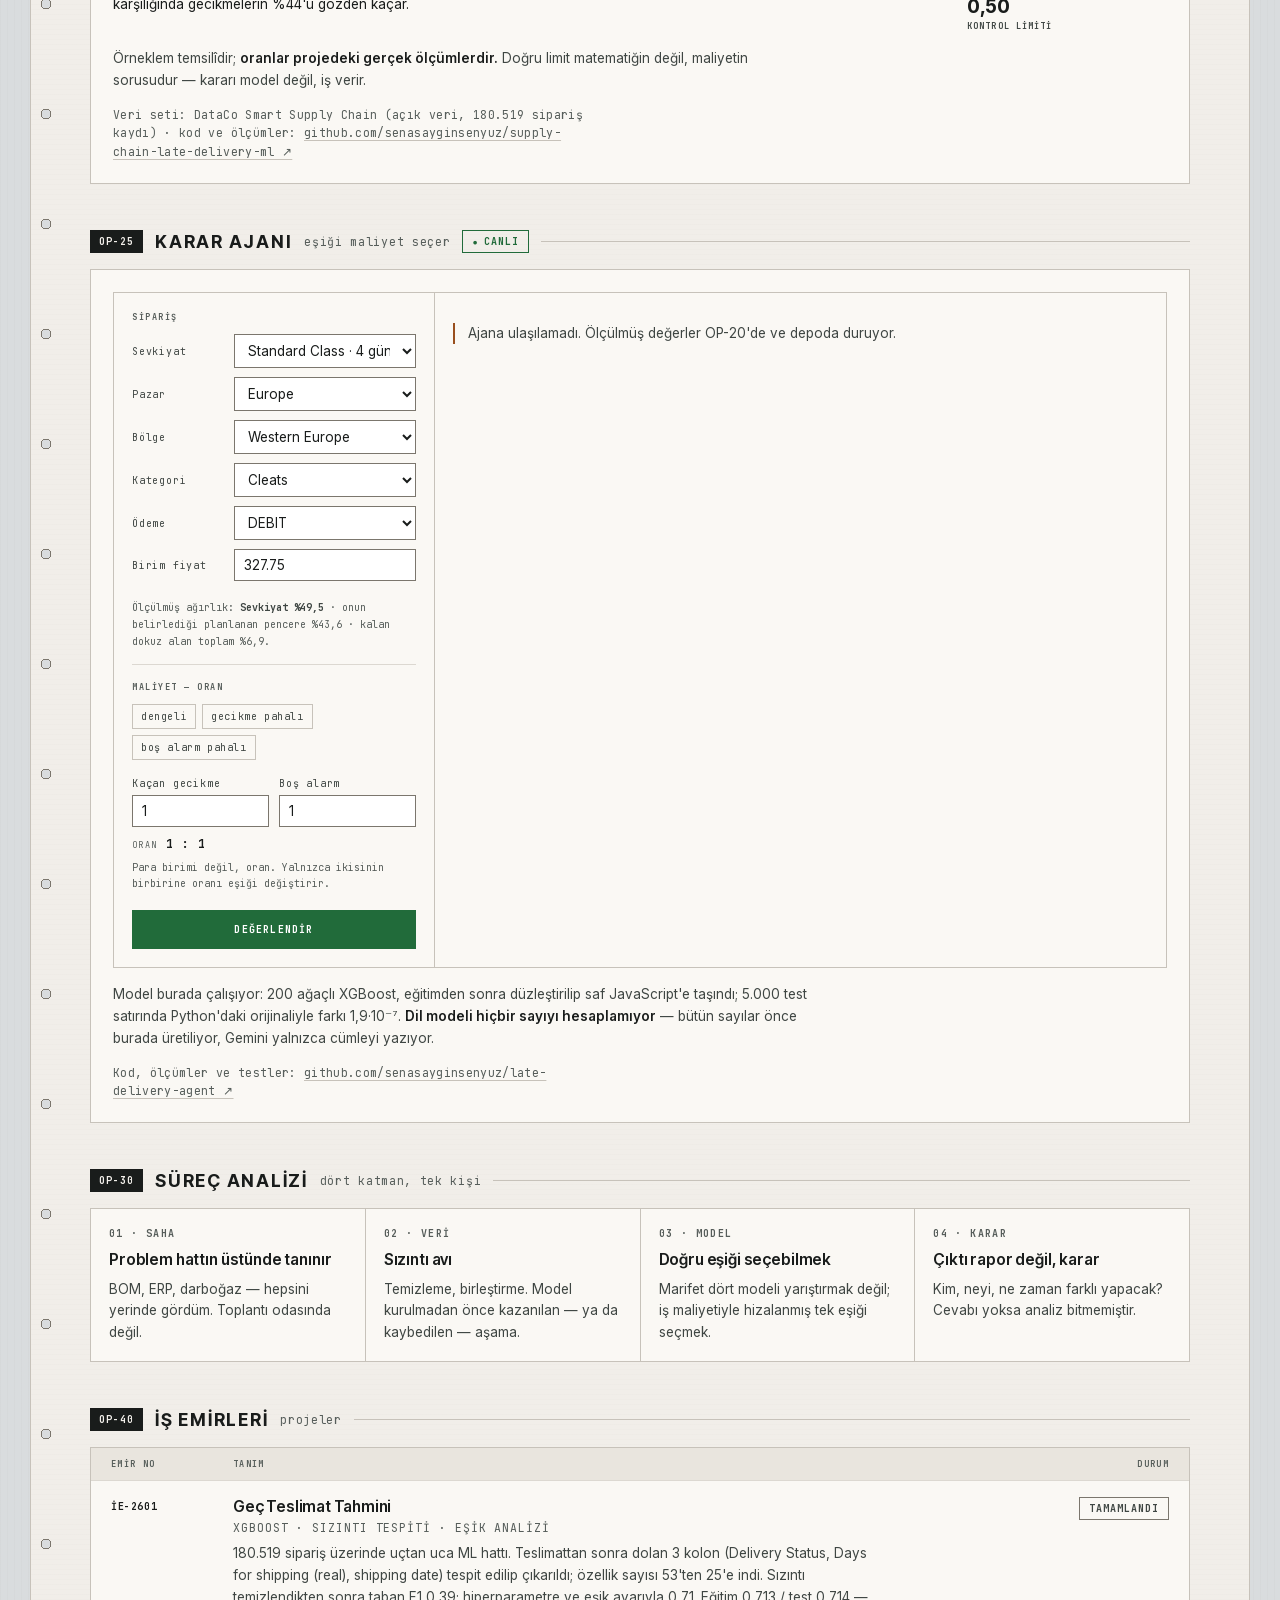
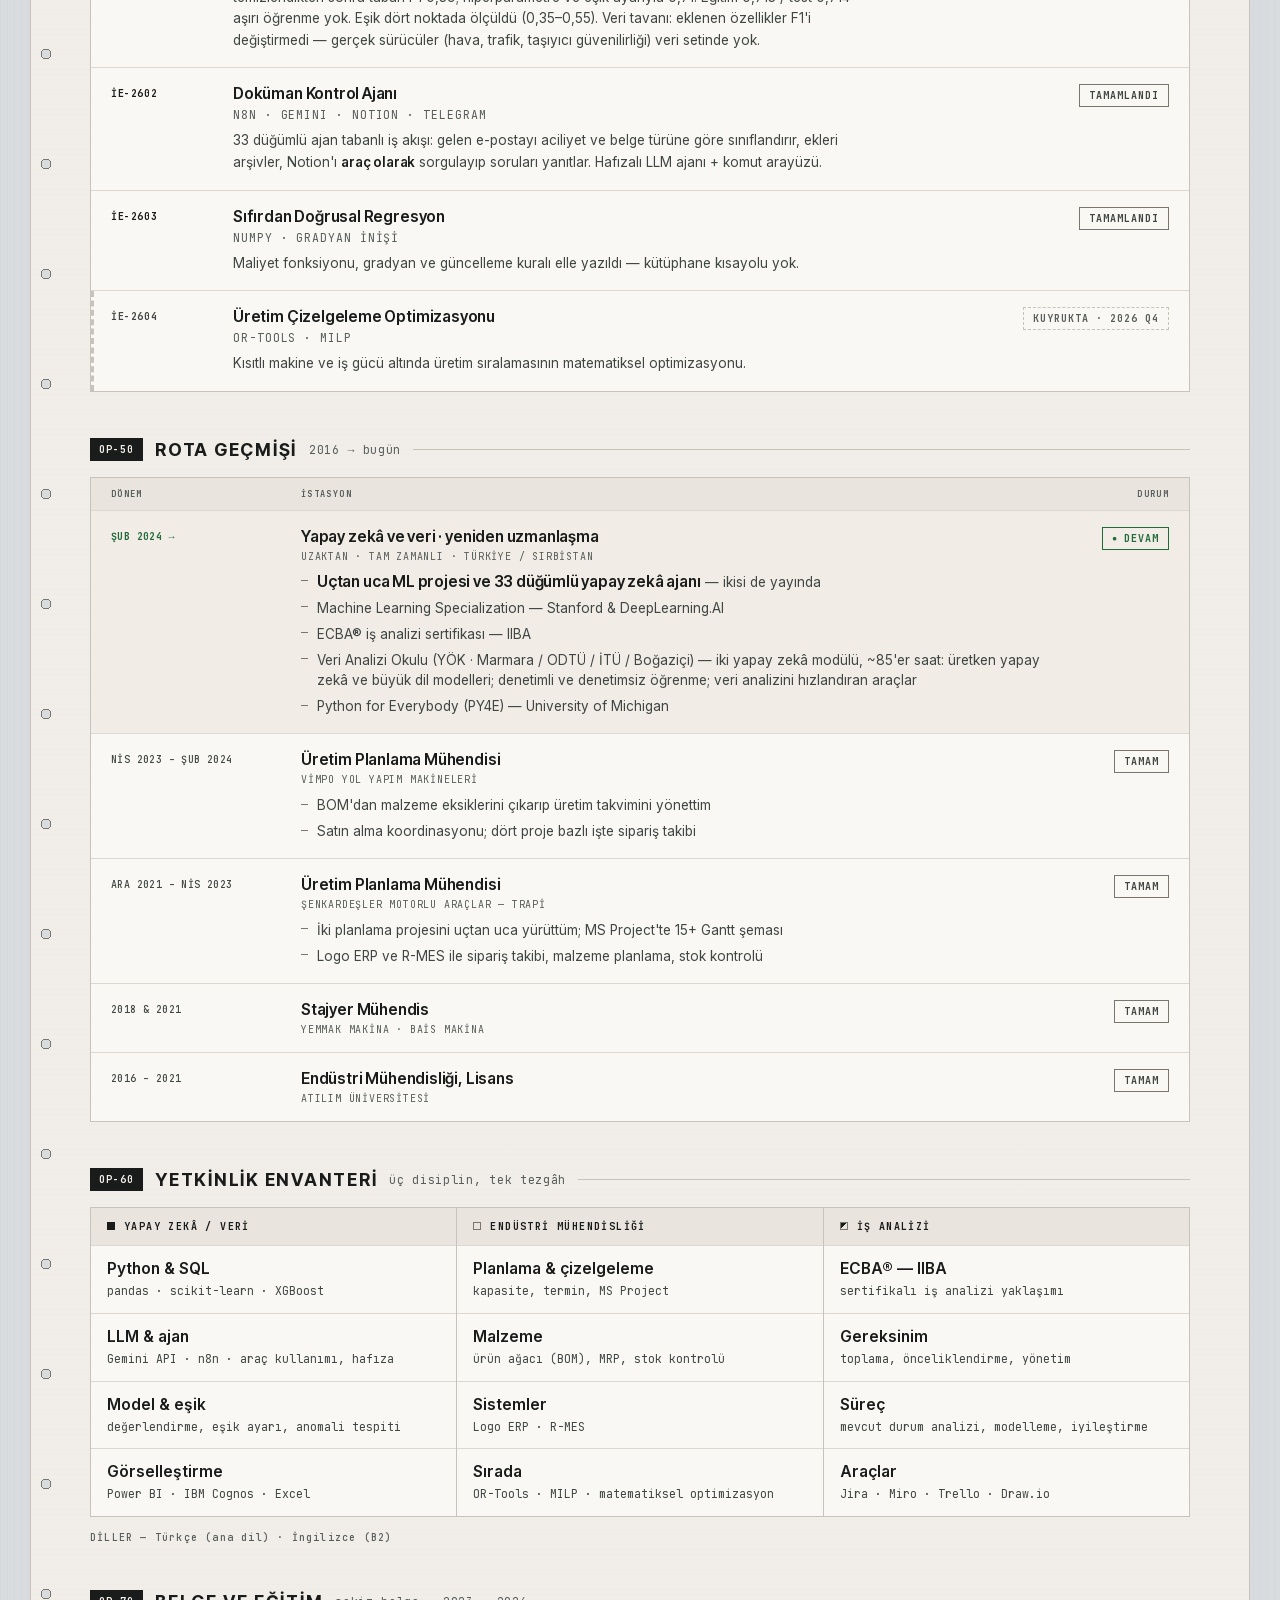
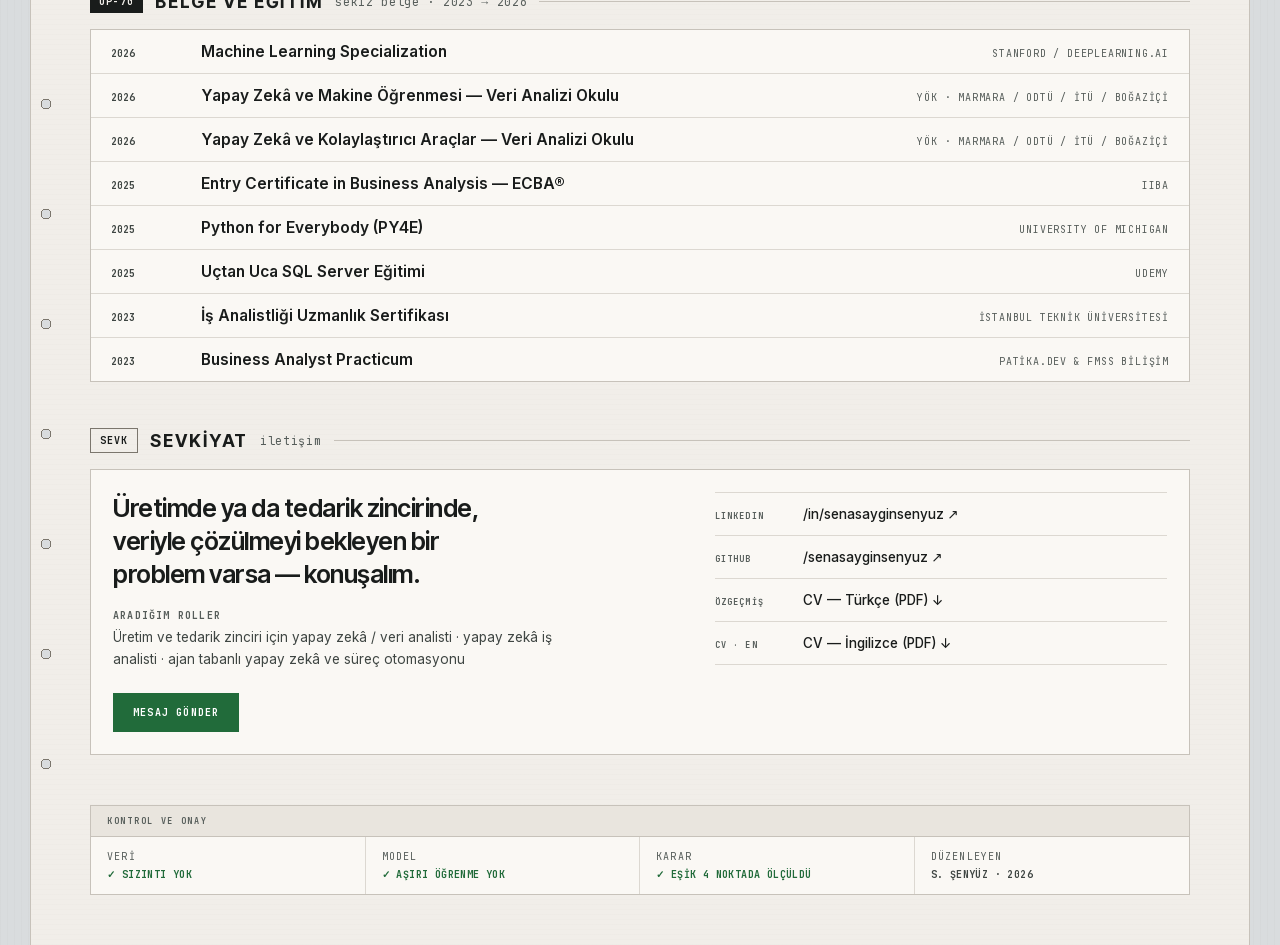
==== commit 15d39af3: "OP-25 elden geçirildi: bölüm artık kendini gösteriyor Eski hâlde bölüm ilk bakışta ölüydü — beş açıl" ====
--- a/index.html
+++ b/index.html
@@ -4,7 +4,7 @@
 <meta charset="utf-8">
 <meta name="viewport" content="width=device-width,initial-scale=1">
 <title>Sena Saygın Şenyüz — Endüstri Mühendisi · Yapay Zekâ · İş Analizi</title>
-<meta name="description" content="Sena Saygın Şenyüz — endüstri mühendisi · yapay zekâ · iş analizi. Üretimi sahada planladım; şimdi tedarik zincirinde geç teslimatı, teslimat gerçekleşmeden önce tahmin eden modeller kuruyorum. Türkiye ve Sırbistan arasında · Avrupa mesaisine tam uyumlu · uzaktan.">
+<meta name="description" content="Sena Saygın Şenyüz — endüstri mühendisi · yapay zekâ · iş analizi. Üretimi sahada planladım; şimdi tedarik zincirinde geç teslimatı, teslimat gerçekleşmeden önce tahmin eden modeller kuruyorum.">
 <meta name="author" content="Sena Saygın Şenyüz">
 <meta name="theme-color" content="#F1EEE9" media="(prefers-color-scheme:light)">
 <meta name="theme-color" content="#1C1E1D" media="(prefers-color-scheme:dark)">
@@ -32,7 +32,7 @@
 {"@context":"https://schema.org","@type":"Person","name":"Sena Saygın Şenyüz",
 "jobTitle":"Endüstri Mühendisi · Yapay Zekâ · İş Analizi",
 "url":"https://senasayginsenyuz.com/","image":"https://senasayginsenyuz.com/assets/portre.jpg",
-"description":"Endüstri mühendisi; üretim ve tedarik zinciri için yapay zekâ ve veri analizi. Türkiye ve Sırbistan arasında, Avrupa mesaisine tam uyumlu, uzaktan çalışır.",
+"description":"Endüstri mühendisi; üretim ve tedarik zinciri için yapay zekâ ve veri analizi.",
 "knowsLanguage":[{"@type":"Language","name":"Turkish"},{"@type":"Language","name":"English"}],
 "alumniOf":{"@type":"CollegeOrUniversity","name":"Atılım Üniversitesi"},
 "knowsAbout":["Makine öğrenmesi","Tedarik zinciri analitiği","Üretim planlama","İş analizi"],
@@ -321,14 +321,22 @@
                 <input id="agPrice" type="number" min="0" max="5000" step="0.01" value="327.75"></label>
             </div>
           </fieldset>
+          <p class="ag__agir">Ölçülmüş ağırlık: <b>Sevkiyat %49,5</b> · onun belirlediği planlanan pencere %43,6 · kalan dokuz alan toplam %6,9.</p>
+
           <fieldset>
             <legend>MALİYET — ORAN</legend>
+            <div class="ag__on">
+              <button type="button" data-m="1" data-f="1">dengeli</button>
+              <button type="button" data-m="10" data-f="1">gecikme pahalı</button>
+              <button type="button" data-m="1" data-f="10">boş alarm pahalı</button>
+            </div>
             <div class="ag__pair">
               <label><span>Kaçan gecikme</span>
                 <input id="agMiss" type="number" min="0" max="1000" step="1" value="1"></label>
               <label><span>Boş alarm</span>
                 <input id="agFalse" type="number" min="0" max="1000" step="1" value="1"></label>
             </div>
+            <p class="ag__oran"><i>ORAN</i><b id="agOran">1 : 1</b></p>
             <p class="ag__note">Para birimi değil, oran. Yalnızca ikisinin
               birbirine oranı eşiği değiştirir.</p>
           </fieldset>
@@ -515,8 +523,6 @@
           <li><a href="assets/Sena_Saygin_Senyuz_CV_TR.pdf" hreflang="tr" download><i>ÖZGEÇMİŞ</i>CV — Türkçe (PDF) ↓</a></li>
         <li><a href="assets/Sena_Saygin_Senyuz_CV_EN.pdf" hreflang="en" download><i>CV · EN</i>CV — İngilizce (PDF) ↓</a></li>
         </ul>
-        <p class="ship__r"><i>KONUM VE ÇALIŞMA BİÇİMİ</i>Türkiye ve Sırbistan arasında ·
-          Avrupa mesaisine tam uyumlu · uzaktan</p>
       </div>
     </div>
   </section>
--- a/site.css
+++ b/site.css
@@ -347,6 +347,32 @@
 .ag__pair label{grid-template-columns:1fr;gap:5px}
 .ag__note{margin-top:9px;font:400 var(--m2)/1.6 var(--mono);color:var(--faint)}
 .ag__go{width:100%}
+
+/* hazır maliyet senaryoları + oran göstergesi */
+.ag__on{display:flex;gap:6px;flex-wrap:wrap;margin-top:11px}
+.ag__on button{background:none;border:1px solid var(--rule2);color:var(--soft);cursor:pointer;
+  font:400 var(--m2) var(--mono);letter-spacing:.06em;padding:5px 8px}
+.ag__on button:hover{border-color:var(--acc);color:var(--acc)}
+.ag__pair{margin-top:9px}
+.ag__oran{margin-top:9px;display:flex;align-items:baseline;gap:9px}
+.ag__oran i{font:400 var(--m1) var(--mono);font-style:normal;letter-spacing:.16em;color:var(--faint)}
+.ag__oran b{font:700 var(--m3) var(--mono);letter-spacing:.08em;color:var(--ink);
+  font-variant-numeric:tabular-nums}
+/* formun neden böyle olduğunu söyleyen ölçülmüş ağırlık satırı */
+.ag__agir{margin:0 0 16px;padding-bottom:14px;border-bottom:1px solid var(--rule);
+  font:400 var(--m2)/1.7 var(--mono);color:var(--faint)}
+.ag__agir b{color:var(--soft);font-weight:700}
+
+/* maliyet eğrisi — eşiğin nereden geldiğini gösteren tek kare */
+.ag__eg{width:100%;height:auto;margin-top:10px;overflow:visible}
+.eg-ax{stroke:var(--rule2);stroke-width:1}
+.eg-base{stroke:var(--edge);stroke-width:1;stroke-dasharray:5 4}
+.eg-line{fill:none;stroke:var(--dat);stroke-width:1.8;stroke-linejoin:round}
+.eg-dot{fill:var(--dat);stroke:var(--pan);stroke-width:2}
+.eg-dot.kotu{fill:var(--warn)}
+.eg-lab{font:400 var(--m1) var(--mono);fill:var(--faint);letter-spacing:.1em}
+.eg-sec{font:700 var(--m1) var(--mono);fill:var(--dat);letter-spacing:.06em}
+.eg-sec.kotu{fill:var(--warn)}
 
 /* çıktı */
 .ag__p{display:flex;align-items:baseline;gap:12px;flex-wrap:wrap}
